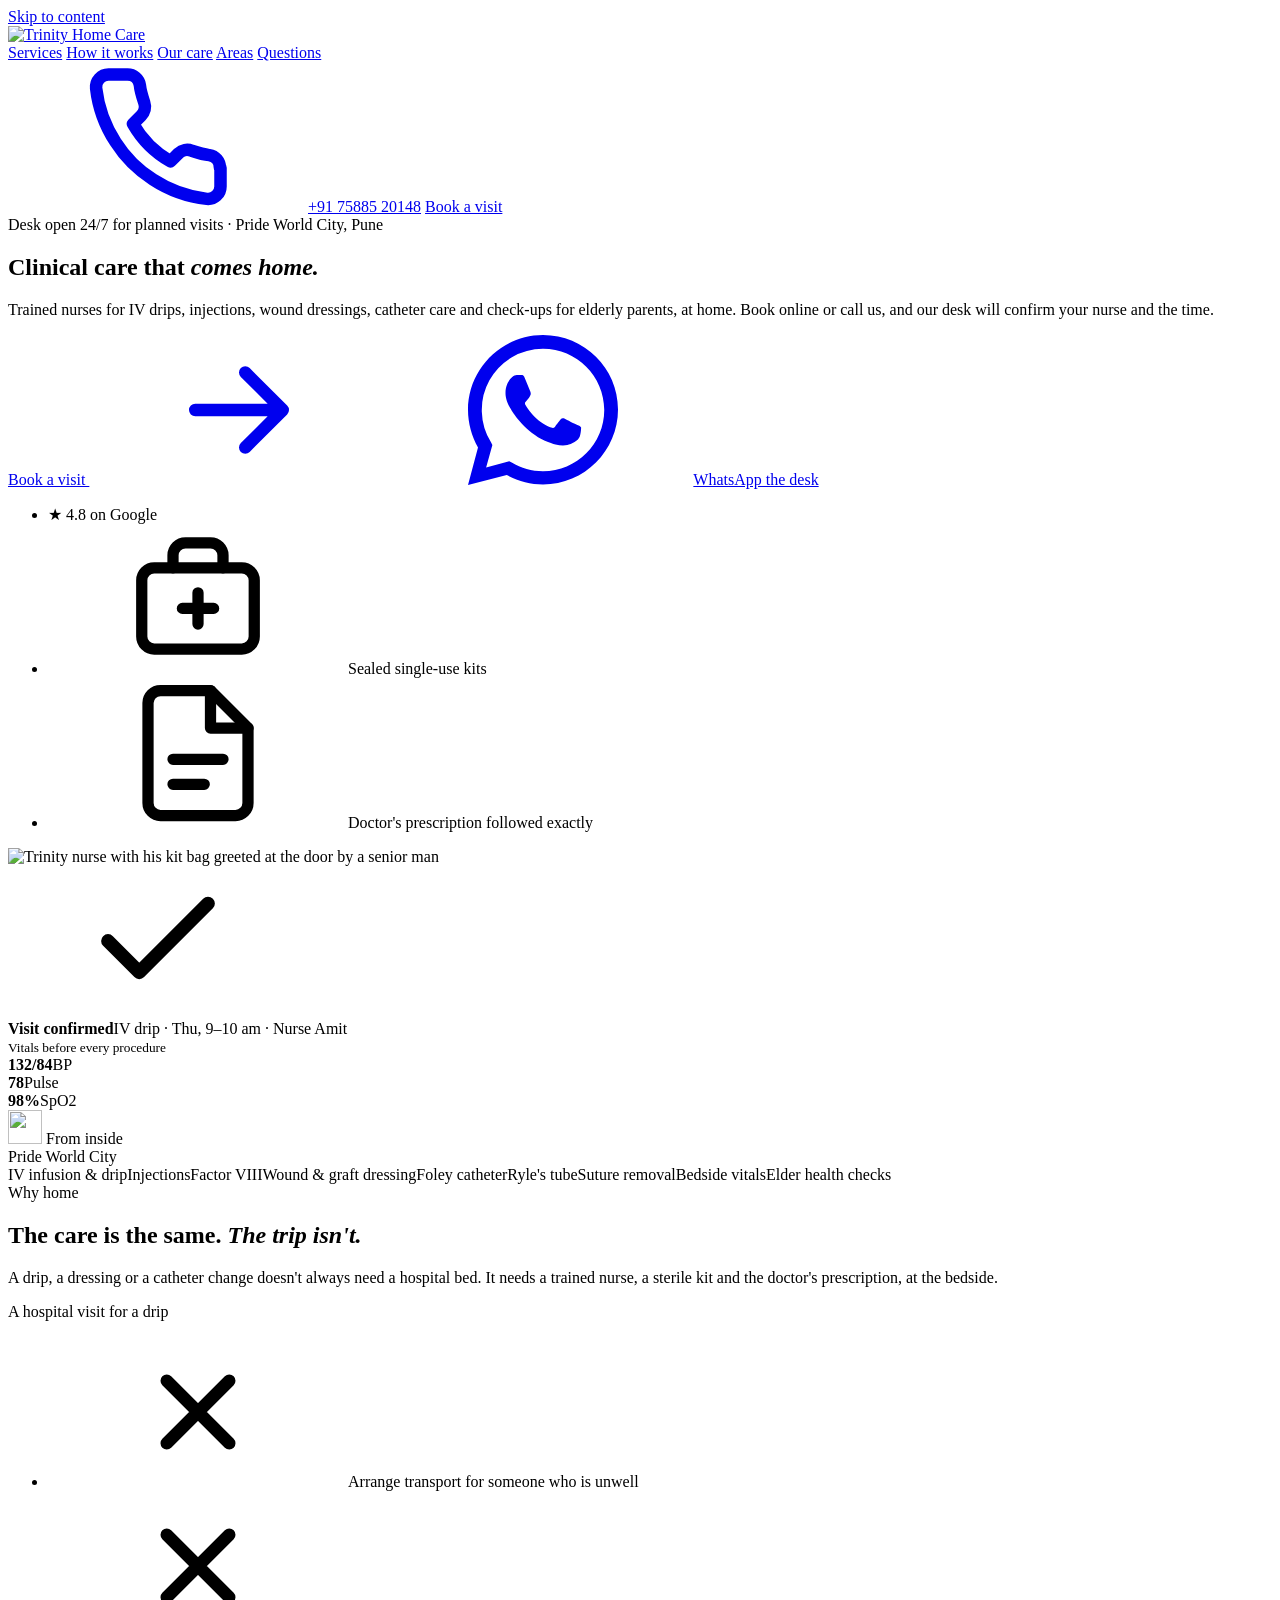
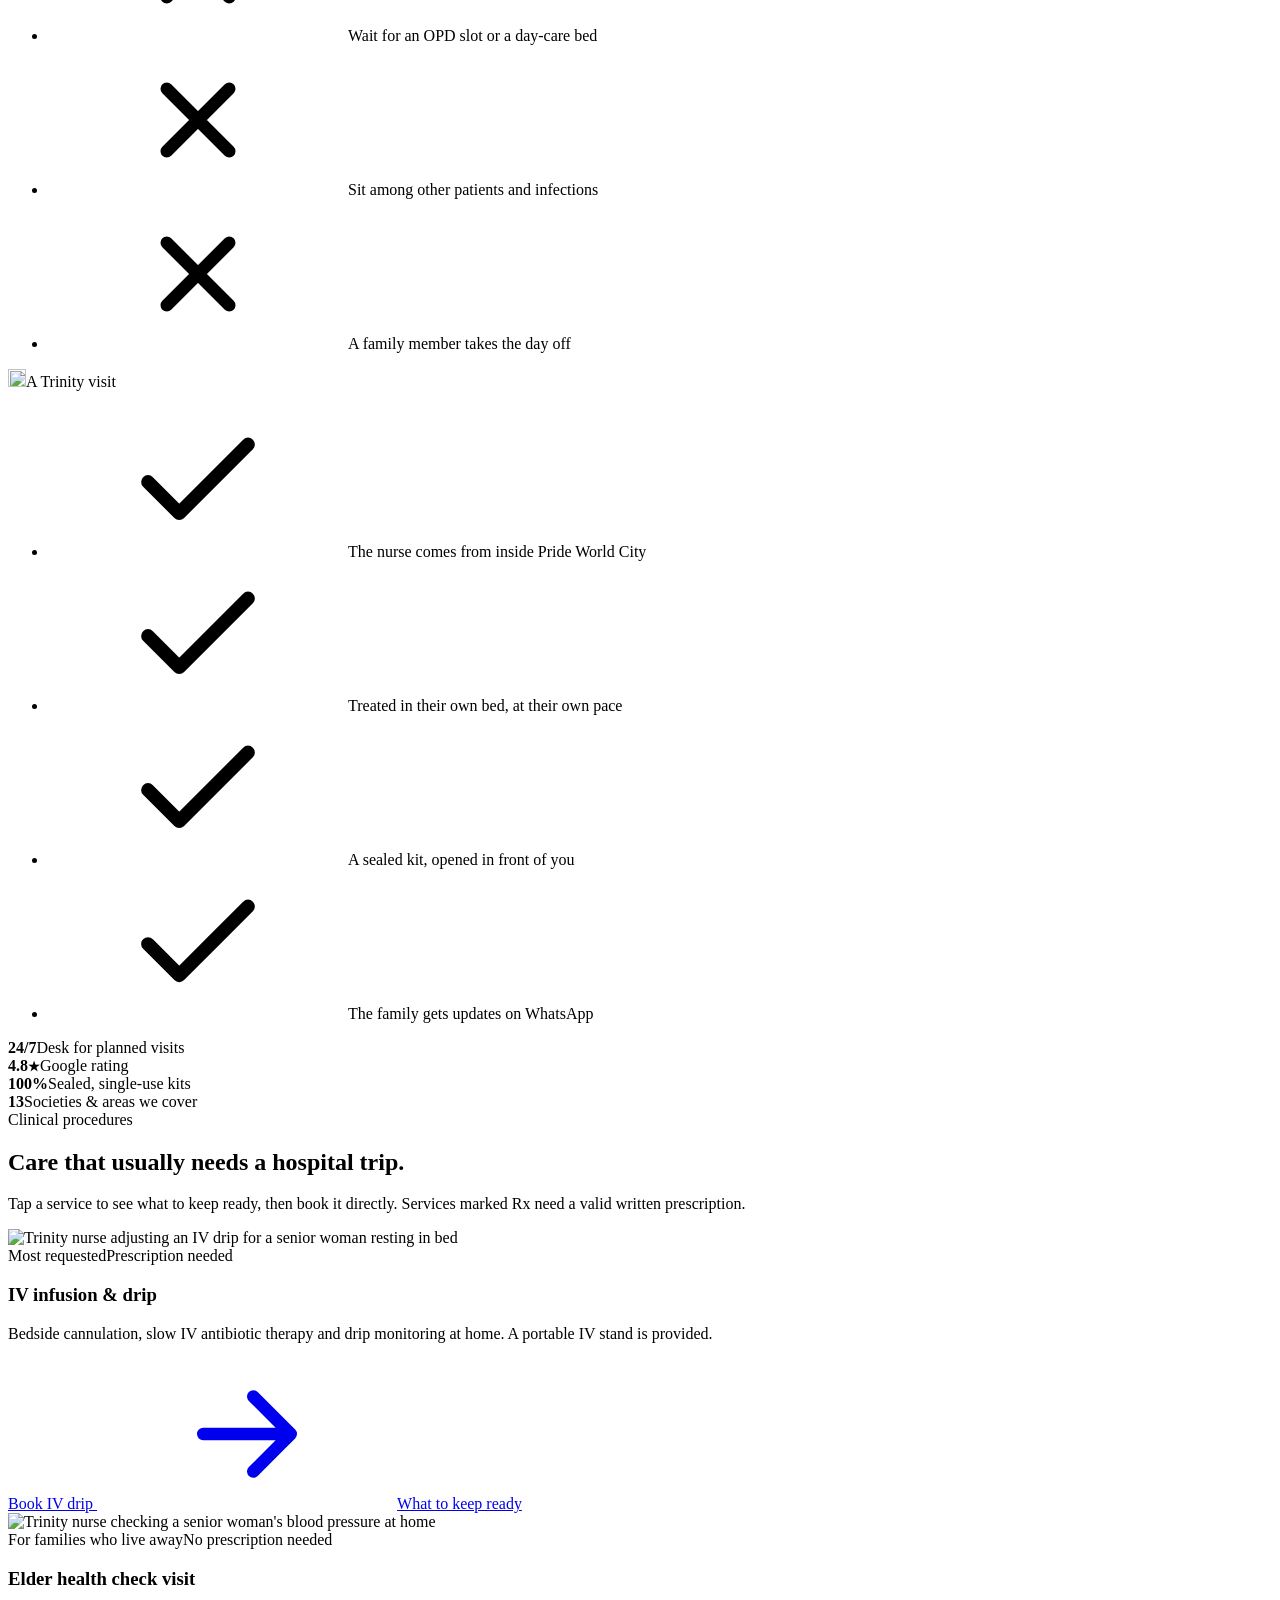
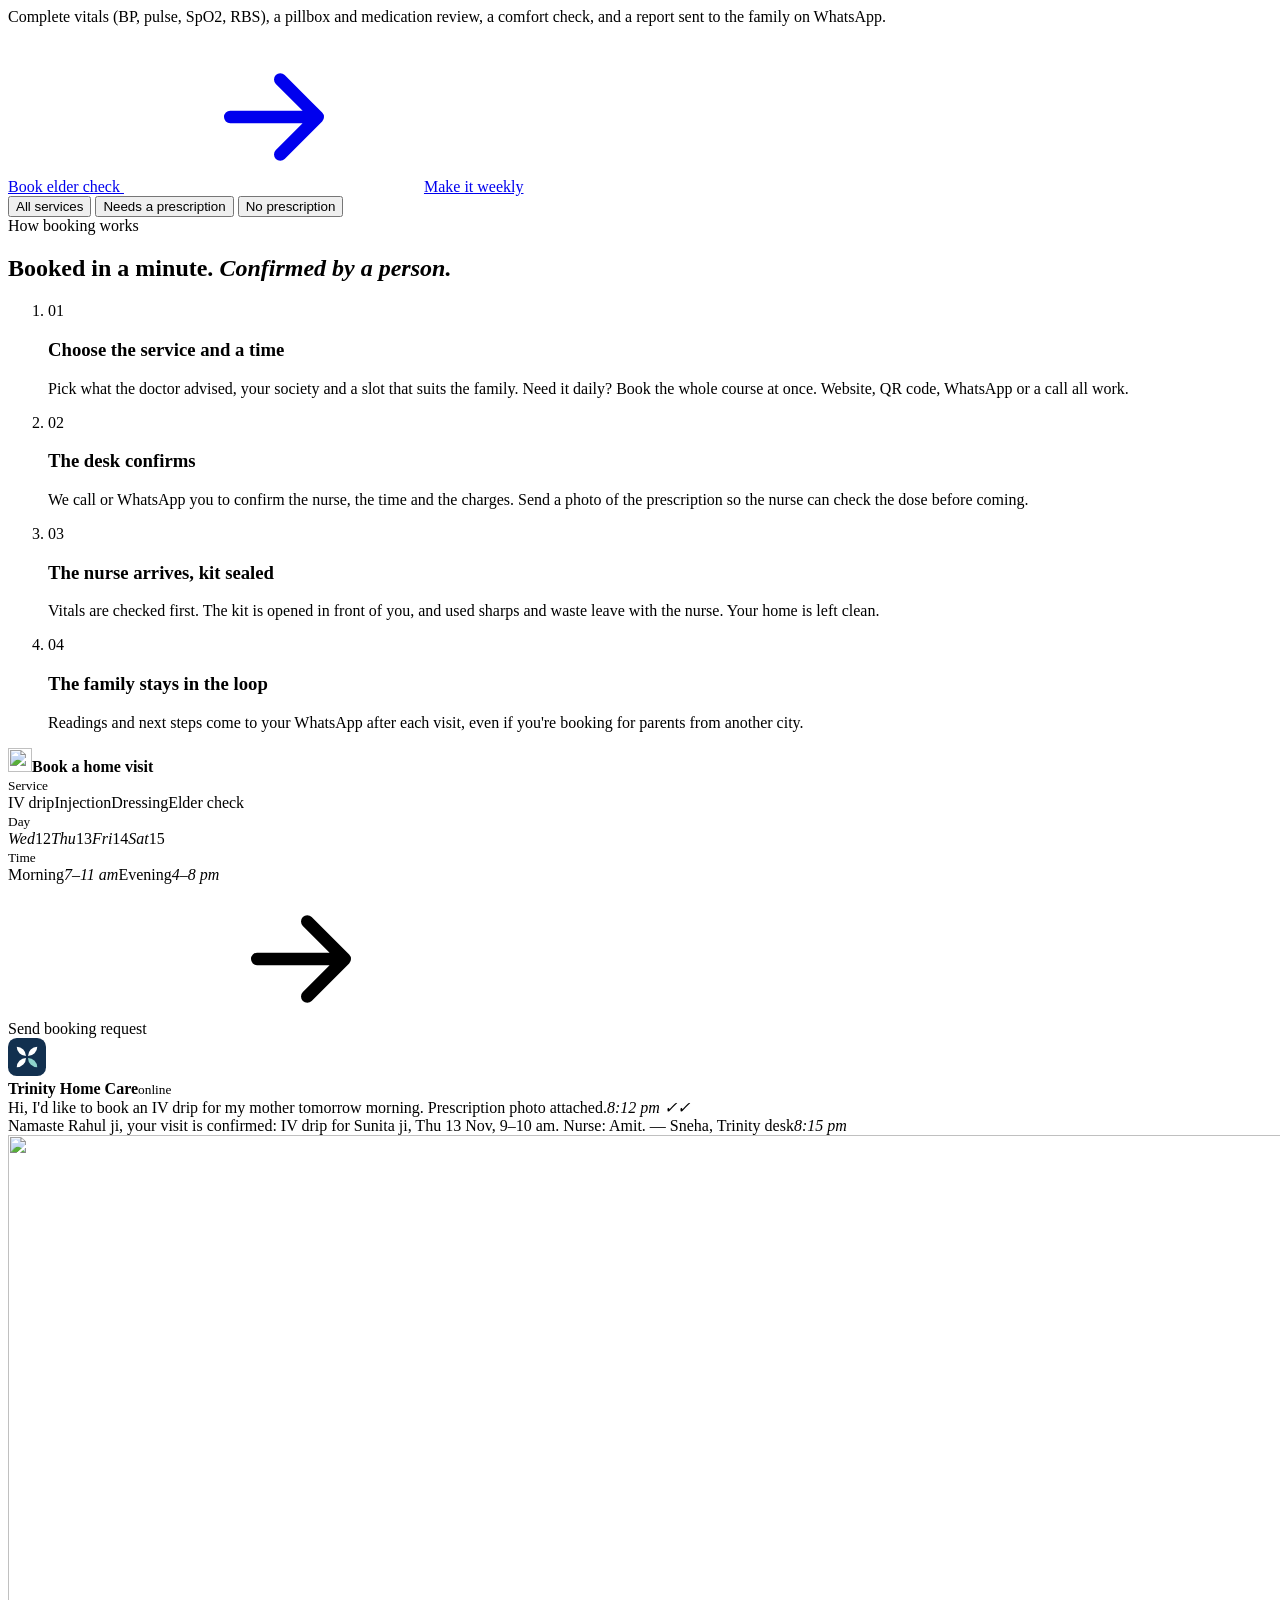
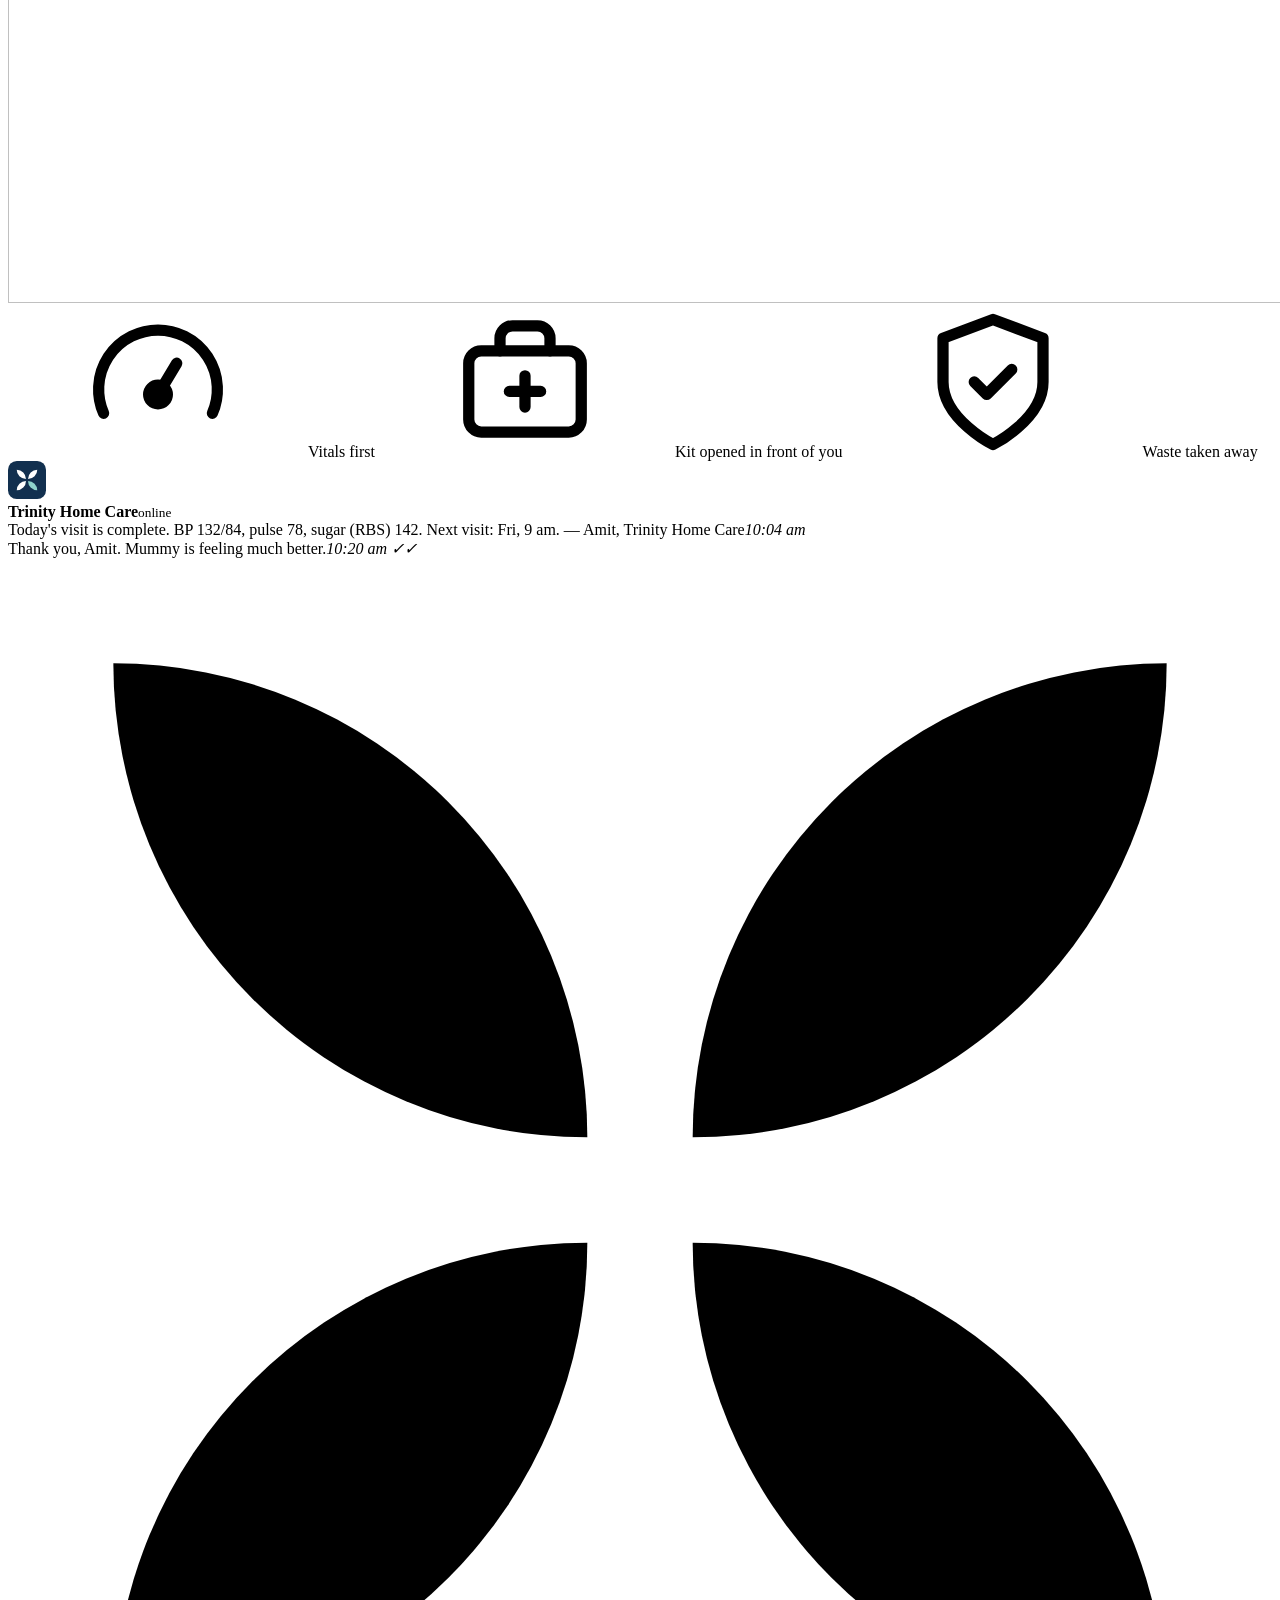
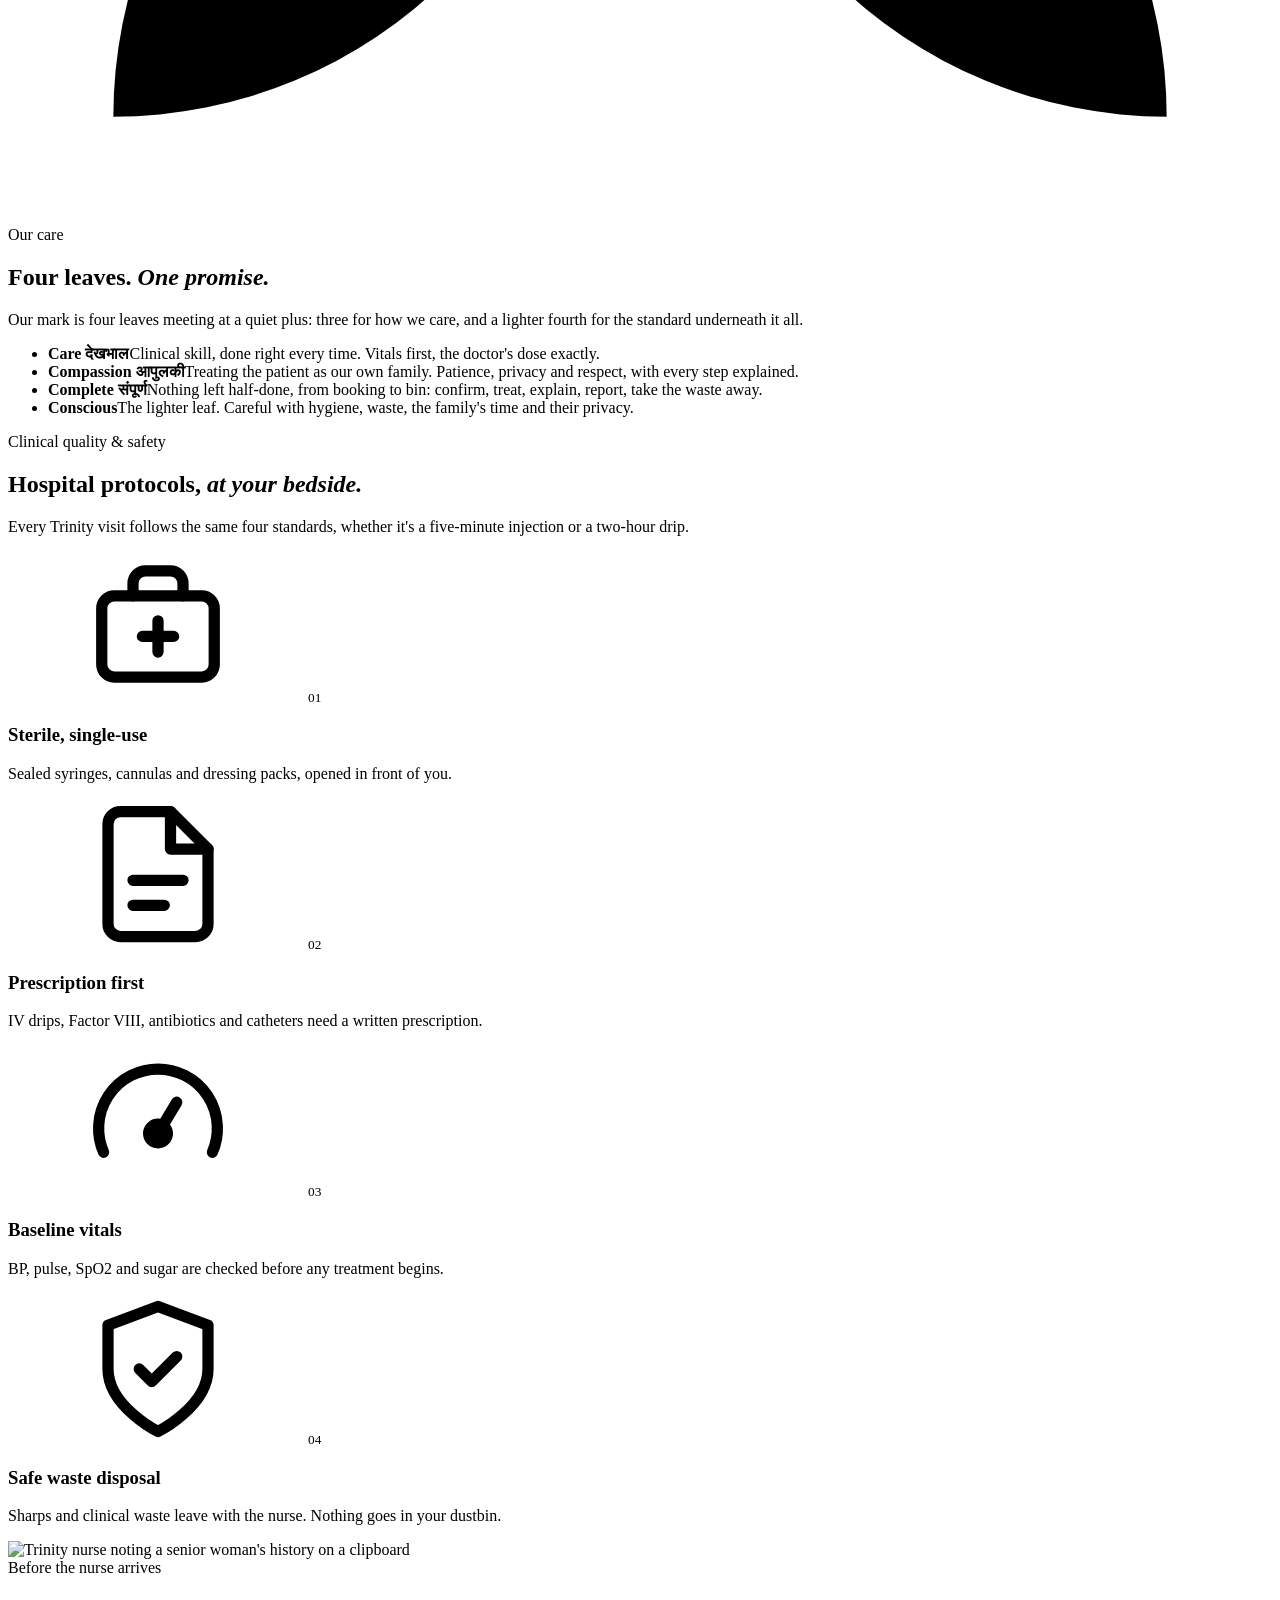
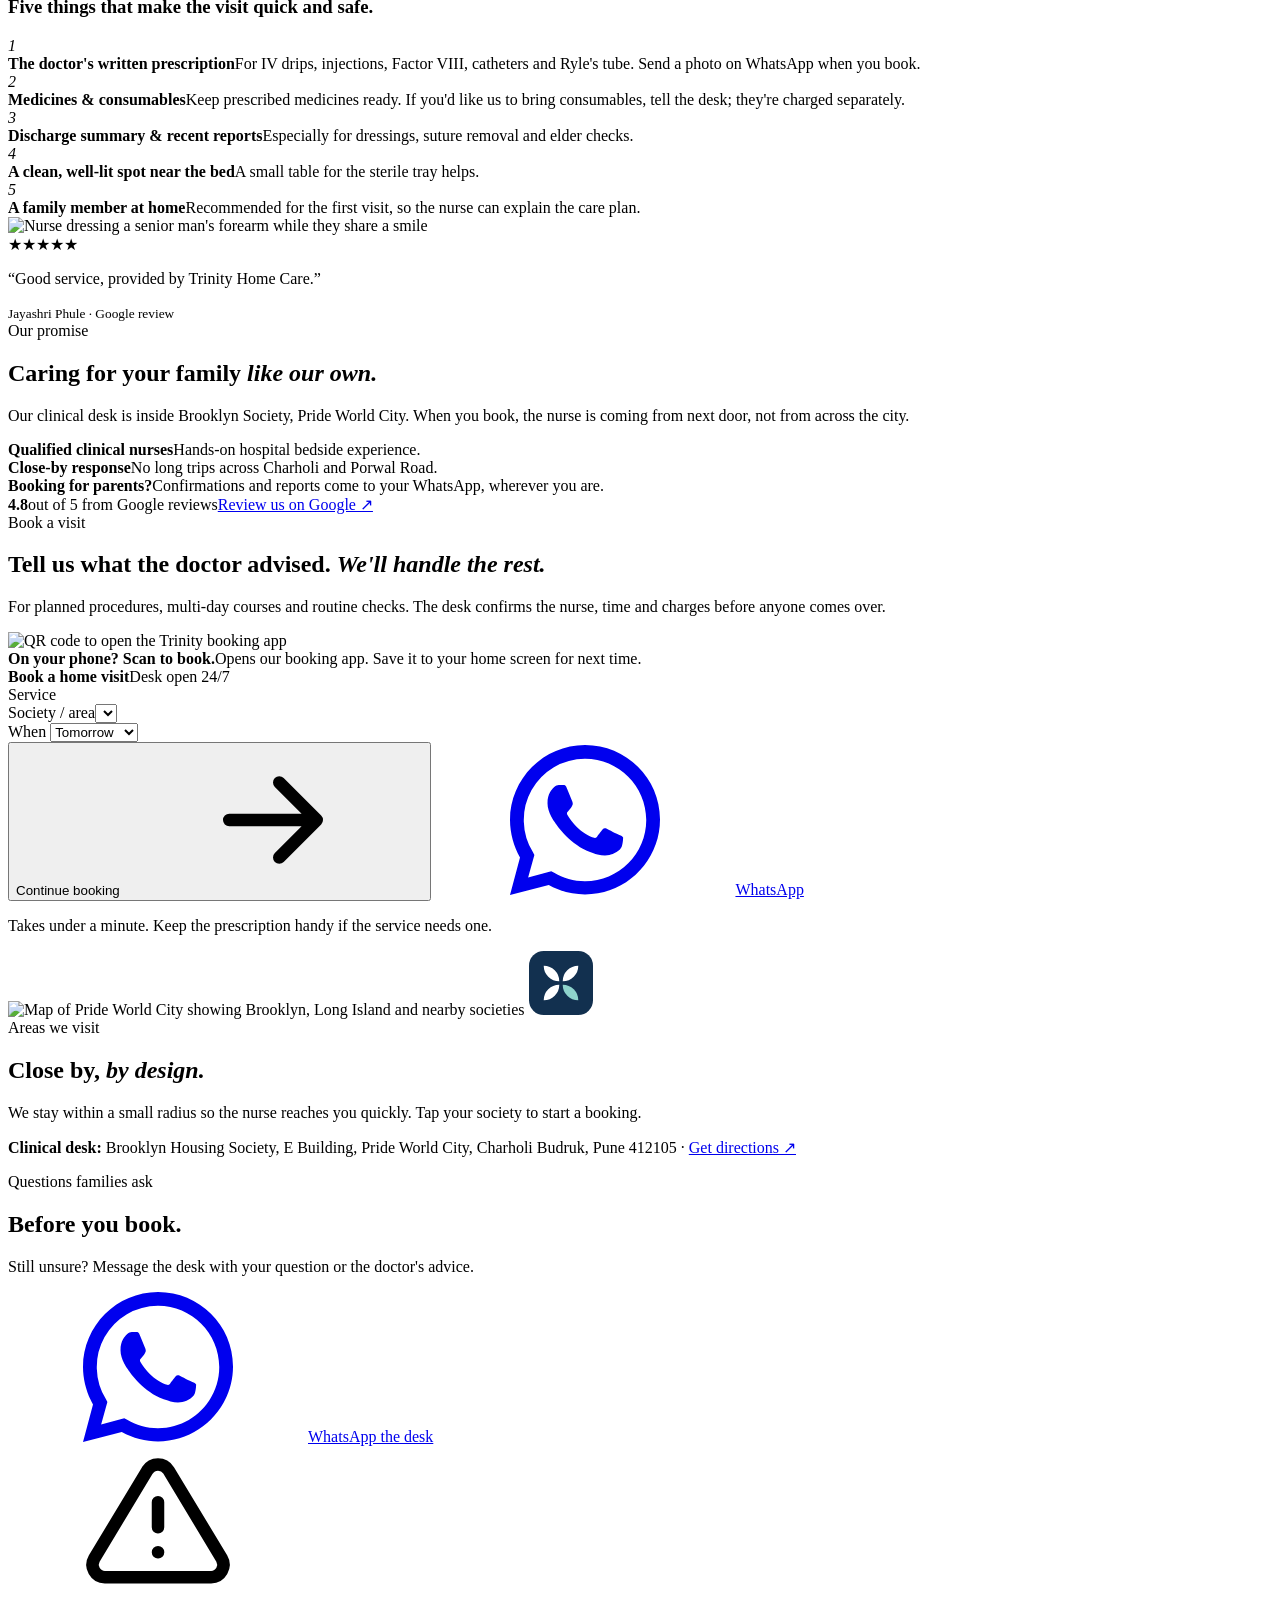
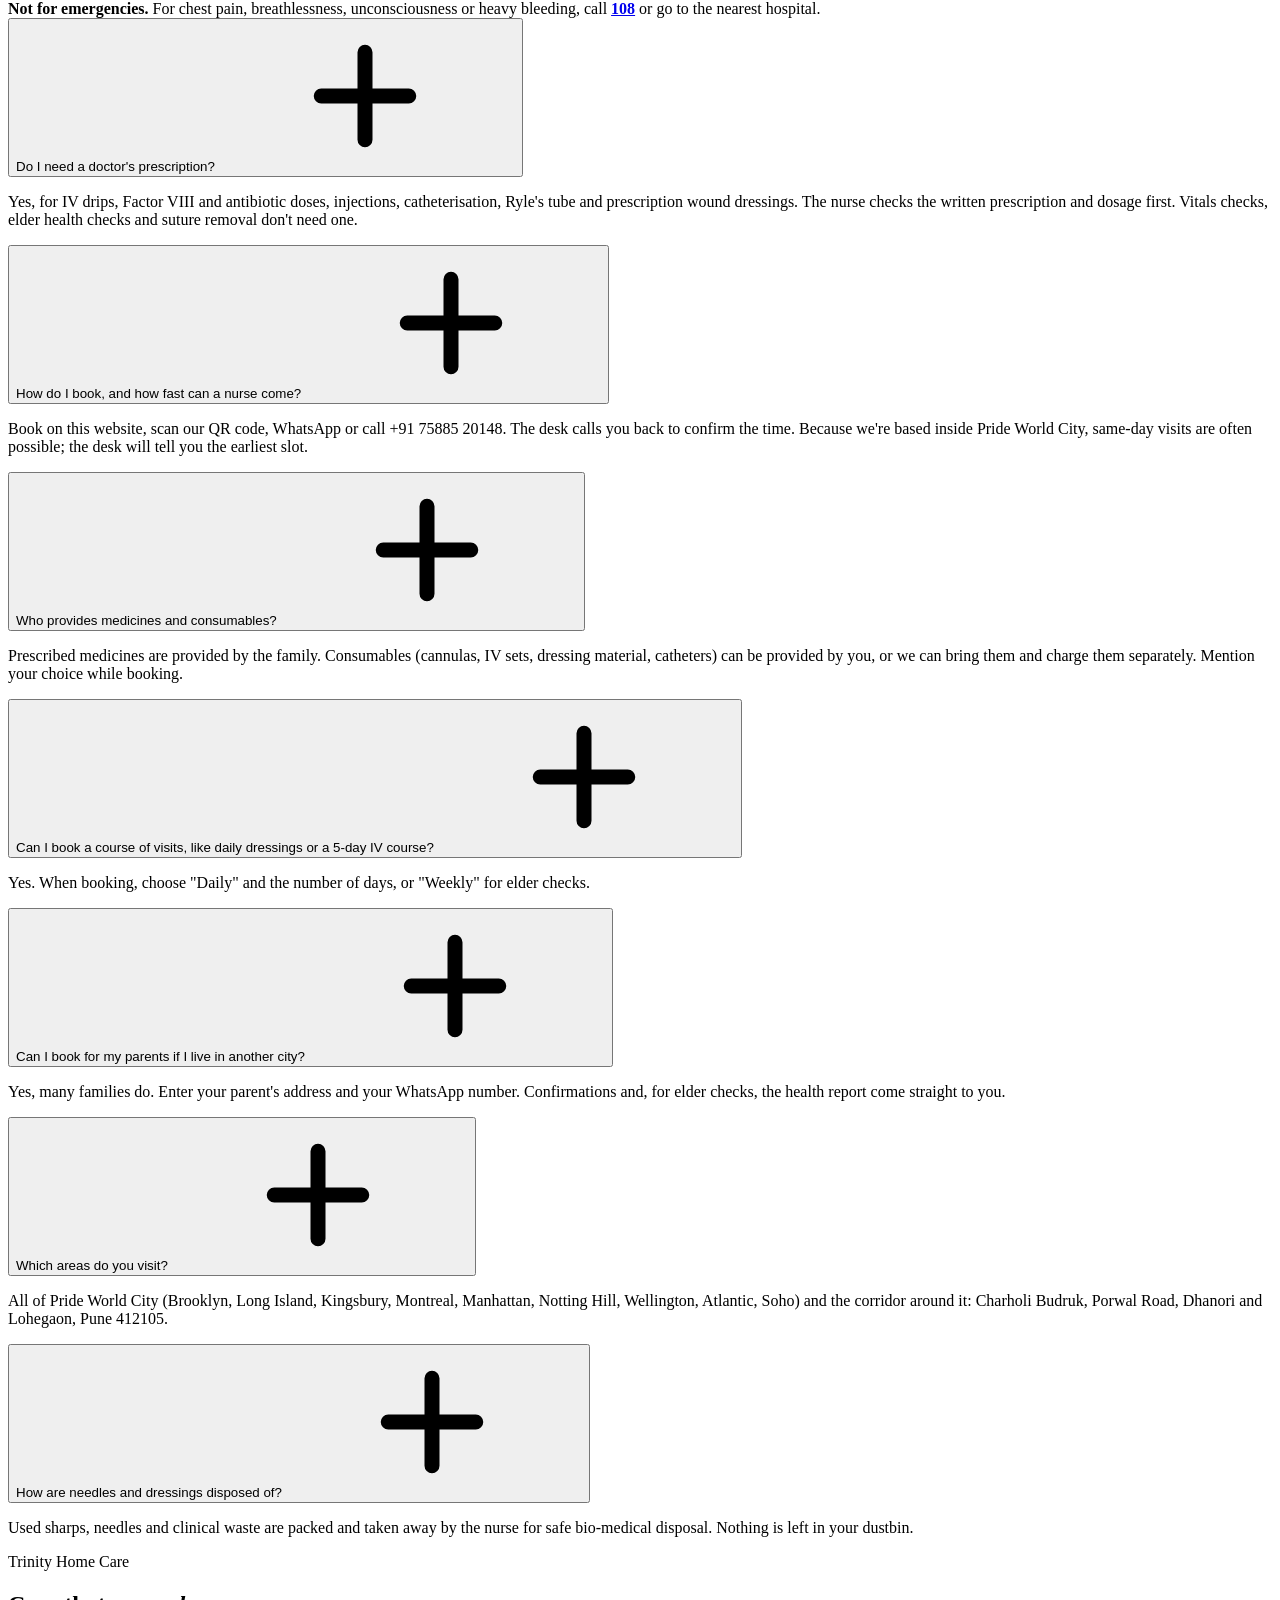
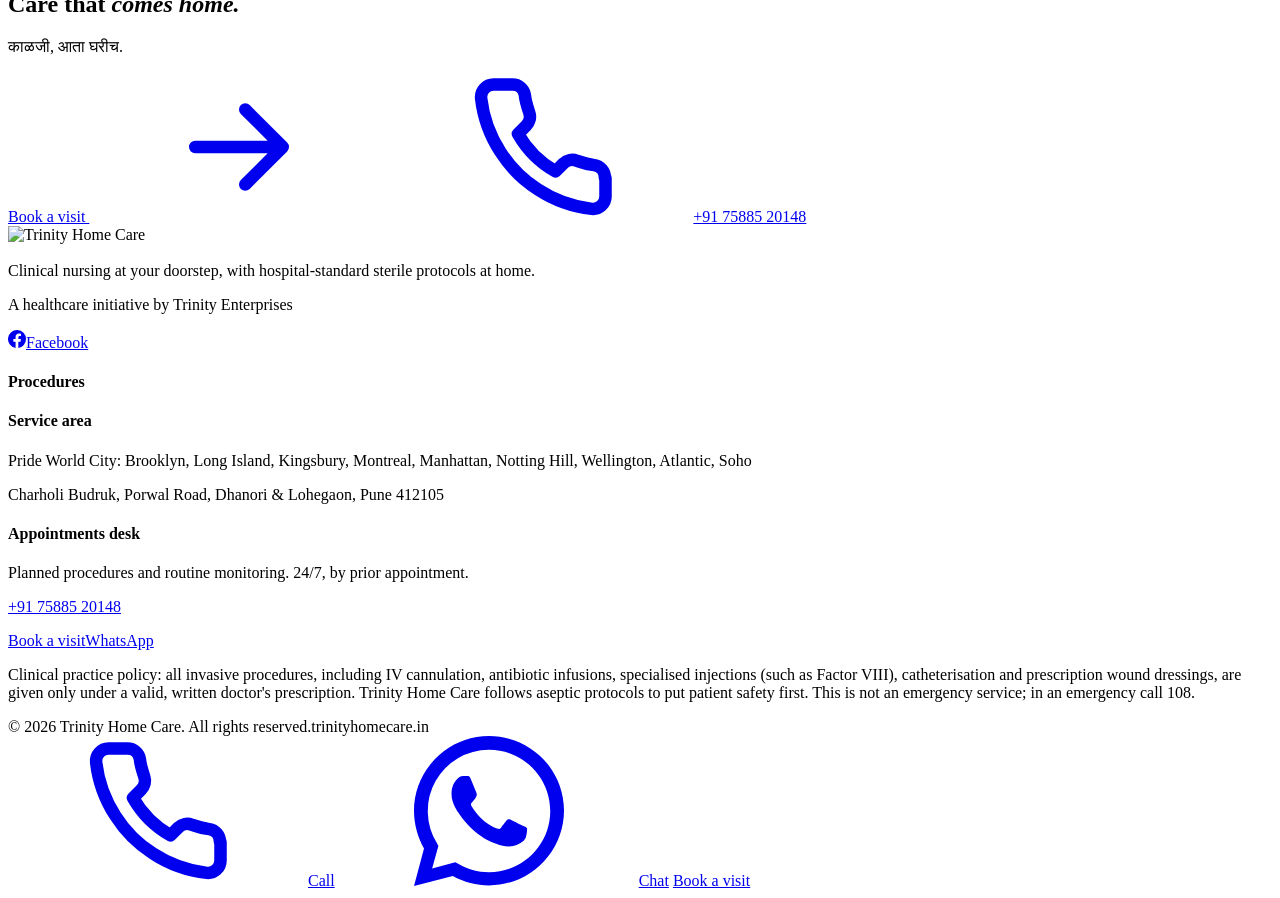
==== index.html @ 2295a2dd "Add files via upload" ====
<!doctype html>
<html lang="en">
<head>
<meta charset="utf-8">
<meta name="viewport" content="width=device-width,initial-scale=1,viewport-fit=cover">
<title>Trinity Home Care · Clinical nursing at home in Pride World City, Pune</title>
<meta name="description" content="Book a qualified nurse at home in Pride World City, Charholi, Porwal Road, Dhanori and Lohegaon. IV drips, injections, wound dressing, catheter and Ryle's tube care, and elder health checks. Sealed single-use kits. Desk open 24/7 for planned visits.">
<meta name="theme-color" content="#12304F">
<link rel="icon" href="favicon.svg" type="image/svg+xml">
<link rel="icon" href="favicon.png" sizes="32x32">
<link rel="apple-touch-icon" href="img/apple-touch-icon.png">
<meta property="og:title" content="Trinity Home Care · Care that comes home">
<meta property="og:description" content="Qualified nurses for IV drips, injections, dressings and elder checks in Pride World City & Porwal Road. Book in a minute; a real person confirms.">
<meta property="og:image" content="https://trinityhomecare.in/img/hero-main.webp">
<meta property="og:url" content="https://trinityhomecare.in/">
<link rel="preload" href="assets/fonts/newsreader-latin-500-normal.woff2" as="font" type="font/woff2" crossorigin>
<link rel="stylesheet" href="assets/fonts.css">
<link rel="stylesheet" href="assets/site.css">
<script type="application/ld+json">
{"@context":"https://schema.org","@type":"MedicalBusiness","name":"Trinity Home Care","url":"https://trinityhomecare.in/","telephone":"+917588520148","image":"https://trinityhomecare.in/img/hero-main.webp","logo":"https://trinityhomecare.in/img/logo-512.png","slogan":"Care that comes home","description":"Doorstep clinical nursing: IV infusions, injections, wound and graft dressing, catheter and Ryle's tube care, elder health checks.","address":{"@type":"PostalAddress","streetAddress":"Brooklyn Housing Society, E Building, Pride World City","addressLocality":"Charholi Budruk, Pune","postalCode":"412105","addressRegion":"Maharashtra","addressCountry":"IN"},"areaServed":["Pride World City","Charholi Budruk","Porwal Road","Dhanori","Lohegaon"],"openingHours":"Mo-Su 00:00-23:59","parentOrganization":{"@type":"Organization","name":"Trinity Enterprises"}}
</script>
</head>
<body>
<svg width="0" height="0" style="position:absolute" aria-hidden="true">
  <symbol id="i-phone" viewBox="0 0 24 24" fill="none" stroke="currentColor" stroke-width="2" stroke-linecap="round" stroke-linejoin="round"><path d="M22 16.9v3a2 2 0 0 1-2.2 2 19.8 19.8 0 0 1-8.6-3.1 19.5 19.5 0 0 1-6-6A19.8 19.8 0 0 1 2.1 4.2 2 2 0 0 1 4.1 2h3a2 2 0 0 1 2 1.7c.1 1 .4 1.9.7 2.8a2 2 0 0 1-.5 2.1L8 9.9a16 16 0 0 0 6 6l1.3-1.3a2 2 0 0 1 2.1-.4c.9.3 1.8.6 2.8.7a2 2 0 0 1 1.7 2z"/></symbol>
  <symbol id="i-wa" viewBox="0 0 24 24" fill="currentColor"><path d="M17.5 14.4c-.3-.1-1.8-.9-2-1-.3-.1-.5-.1-.7.1-.2.3-.8 1-.9 1.2-.2.2-.3.2-.6.1-.3-.1-1.3-.5-2.4-1.5-.9-.8-1.5-1.8-1.7-2.1-.2-.3 0-.5.1-.6l.4-.5c.2-.2.2-.3.3-.5.1-.2 0-.4 0-.5l-.9-2.2c-.2-.6-.5-.5-.7-.5h-.6c-.2 0-.5.1-.8.4-.3.3-1 1-1 2.5s1.1 2.9 1.2 3.1c.1.2 2.1 3.2 5.1 4.5.7.3 1.3.5 1.7.6.7.2 1.4.2 1.9.1.6-.1 1.8-.7 2-1.4.2-.7.2-1.3.2-1.4-.1-.2-.3-.3-.6-.4zM12 21.8c-1.8 0-3.5-.5-5-1.4l-.4-.2-3.7 1 1-3.6-.2-.4A9.8 9.8 0 0 1 12 2.2c5.4 0 9.8 4.4 9.8 9.8s-4.4 9.8-9.8 9.8zM12 0C5.4 0 0 5.4 0 12c0 2.1.6 4.2 1.6 6L0 24l6.2-1.6c1.8 1 3.8 1.5 5.8 1.5 6.6 0 12-5.4 12-12S18.6 0 12 0z"/></symbol>
  <symbol id="i-arrow" viewBox="0 0 24 24" fill="none" stroke="currentColor" stroke-width="2" stroke-linecap="round" stroke-linejoin="round"><path d="M5 12h14M13 6l6 6-6 6"/></symbol>
  <symbol id="i-plus" viewBox="0 0 24 24" fill="none" stroke="currentColor" stroke-width="2.4" stroke-linecap="round"><path d="M12 5v14M5 12h14"/></symbol>
  <symbol id="i-pin" viewBox="0 0 24 24" fill="none" stroke="currentColor" stroke-width="2" stroke-linecap="round" stroke-linejoin="round"><path d="M20 10c0 6-8 12-8 12S4 16 4 10a8 8 0 0 1 16 0z"/><circle cx="12" cy="10" r="3"/></symbol>
  <symbol id="i-clock" viewBox="0 0 24 24" fill="none" stroke="currentColor" stroke-width="2" stroke-linecap="round"><circle cx="12" cy="12" r="9"/><path d="M12 7v5l3 2"/></symbol>
  <symbol id="i-shield" viewBox="0 0 24 24" fill="none" stroke="currentColor" stroke-width="1.8" stroke-linecap="round" stroke-linejoin="round"><path d="M12 22s8-4 8-10V5l-8-3-8 3v7c0 6 8 10 8 10z"/><path d="m9 12 2 2 4-4"/></symbol>
  <symbol id="i-kit" viewBox="0 0 24 24" fill="none" stroke="currentColor" stroke-width="1.8" stroke-linecap="round" stroke-linejoin="round"><rect x="3" y="7" width="18" height="13" rx="2"/><path d="M8 7V5a2 2 0 0 1 2-2h4a2 2 0 0 1 2 2v2M12 11v5M9.5 13.5h5"/></symbol>
  <symbol id="i-rx" viewBox="0 0 24 24" fill="none" stroke="currentColor" stroke-width="1.8" stroke-linecap="round" stroke-linejoin="round"><path d="M14 2H6a2 2 0 0 0-2 2v16a2 2 0 0 0 2 2h12a2 2 0 0 0 2-2V8z"/><path d="M14 2v6h6M8 13h8M8 17h5"/></symbol>
  <symbol id="i-home" viewBox="0 0 24 24" fill="none" stroke="currentColor" stroke-width="1.8" stroke-linecap="round" stroke-linejoin="round"><path d="m3 10 9-7 9 7v10a2 2 0 0 1-2 2H5a2 2 0 0 1-2-2z"/><path d="M9 22V12h6v10"/></symbol>
  <symbol id="i-drop" viewBox="0 0 24 24" fill="none" stroke="currentColor" stroke-width="1.8" stroke-linecap="round" stroke-linejoin="round"><path d="M12 2.7s6 6.4 6 11.3a6 6 0 0 1-12 0c0-4.9 6-11.3 6-11.3z"/></symbol>
  <symbol id="i-syringe" viewBox="0 0 24 24" fill="none" stroke="currentColor" stroke-width="1.8" stroke-linecap="round" stroke-linejoin="round"><path d="m18 2 4 4M17 7l3-3M19 9 8.7 19.3a1 1 0 0 1-1.4 0l-2.6-2.6a1 1 0 0 1 0-1.4L15 5M9 11l4 4M5 19l-3 3M14 4l6 6"/></symbol>
  <symbol id="i-band" viewBox="0 0 24 24" fill="none" stroke="currentColor" stroke-width="1.8" stroke-linecap="round" stroke-linejoin="round"><path d="M18.5 5.5a3.5 3.5 0 0 0-5 0l-8 8a3.5 3.5 0 0 0 5 5l8-8a3.5 3.5 0 0 0 0-5z"/><path d="M12 12h.01M14 10h.01M10 14h.01M12 8.5l3.5 3.5M8.5 12l3.5 3.5"/></symbol>
  <symbol id="i-heart" viewBox="0 0 24 24" fill="none" stroke="currentColor" stroke-width="1.8" stroke-linecap="round" stroke-linejoin="round"><path d="M20.8 4.6a5.5 5.5 0 0 0-7.8 0L12 5.7l-1-1.1a5.5 5.5 0 0 0-7.8 7.8l1 1L12 21l7.8-7.6 1-1a5.5 5.5 0 0 0 0-7.8z"/><path d="M3.5 12h4l2-3 3 6 2-3h6"/></symbol>
  <symbol id="i-tube" viewBox="0 0 24 24" fill="none" stroke="currentColor" stroke-width="1.8" stroke-linecap="round" stroke-linejoin="round"><path d="M6 3v6a6 6 0 0 0 12 0V3M18 9v4a4 4 0 0 1-4 4h-1v4"/></symbol>
  <symbol id="i-cut" viewBox="0 0 24 24" fill="none" stroke="currentColor" stroke-width="1.8" stroke-linecap="round" stroke-linejoin="round"><circle cx="6" cy="6" r="3"/><circle cx="6" cy="18" r="3"/><path d="M20 4 8.1 15.9M14.5 14.5 20 20M8.1 8.1 12 12"/></symbol>
  <symbol id="i-gauge" viewBox="0 0 24 24" fill="none" stroke="currentColor" stroke-width="1.8" stroke-linecap="round" stroke-linejoin="round"><path d="M12 14 15 9"/><circle cx="12" cy="14" r="1.5"/><path d="M3.3 17a9.5 9.5 0 1 1 17.4 0"/></symbol>
  <symbol id="i-users" viewBox="0 0 24 24" fill="none" stroke="currentColor" stroke-width="1.8" stroke-linecap="round" stroke-linejoin="round"><path d="M17 21v-2a4 4 0 0 0-4-4H5a4 4 0 0 0-4 4v2"/><circle cx="9" cy="7" r="4"/><path d="M23 21v-2a4 4 0 0 0-3-3.9M16 3.1a4 4 0 0 1 0 7.8"/></symbol>
  <symbol id="i-pills" viewBox="0 0 24 24" fill="none" stroke="currentColor" stroke-width="1.8" stroke-linecap="round" stroke-linejoin="round"><path d="m10.5 20.5 10-10a4.9 4.9 0 1 0-7-7l-10 10a4.9 4.9 0 1 0 7 7zM8.5 8.5l7 7"/></symbol>
  <symbol id="i-file" viewBox="0 0 24 24" fill="none" stroke="currentColor" stroke-width="1.8" stroke-linecap="round" stroke-linejoin="round"><path d="M9 2h6v4H9zM16 4h2a2 2 0 0 1 2 2v14a2 2 0 0 1-2 2H6a2 2 0 0 1-2-2V6a2 2 0 0 1 2-2h2"/><path d="m9 14 2 2 4-4"/></symbol>
  <symbol id="i-alert" viewBox="0 0 24 24" fill="none" stroke="currentColor" stroke-width="2" stroke-linecap="round" stroke-linejoin="round"><path d="M10.3 3.9 1.8 18a2 2 0 0 0 1.7 3h17a2 2 0 0 0 1.7-3L13.7 3.9a2 2 0 0 0-3.4 0zM12 9v4M12 17h.01"/></symbol>
  <symbol id="i-ext" viewBox="0 0 24 24" fill="none" stroke="currentColor" stroke-width="2" stroke-linecap="round" stroke-linejoin="round"><path d="M18 13v6a2 2 0 0 1-2 2H5a2 2 0 0 1-2-2V8a2 2 0 0 1 2-2h6M15 3h6v6M10 14 21 3"/></symbol>
  <symbol id="i-star" viewBox="0 0 24 24" fill="currentColor"><path d="m12 2 3.1 6.3 6.9 1-5 4.9 1.2 6.8L12 17.8 5.8 21l1.2-6.8-5-4.9 6.9-1z"/></symbol>
  <symbol id="i-fb" viewBox="0 0 24 24" fill="currentColor"><path d="M24 12a12 12 0 1 0-13.9 11.9v-8.4h-3V12h3V9.4c0-3 1.8-4.7 4.5-4.7 1.3 0 2.7.2 2.7.2v3h-1.5c-1.5 0-2 .9-2 1.9V12h3.4l-.5 3.5h-2.9v8.4A12 12 0 0 0 24 12z"/></symbol>
  <symbol id="i-check" viewBox="0 0 24 24" fill="none" stroke="currentColor" stroke-width="2.2" stroke-linecap="round" stroke-linejoin="round"><path d="M20 6 9 17l-5-5"/></symbol>
  <symbol id="i-x" viewBox="0 0 24 24" fill="none" stroke="currentColor" stroke-width="2" stroke-linecap="round"><path d="M17 7 7 17M7 7l10 10"/></symbol>
</svg>
<a class="skip" href="#main">Skip to content</a>

<header class="site" id="top">
  <div class="wrap">
    <a class="brand" href="#top" aria-label="Trinity Home Care, back to top"><img src="img/logo.svg" alt="Trinity Home Care" width="174" height="50"></a>
    <nav class="main" aria-label="Main">
      <a href="#services">Services</a>
      <a href="#how">How it works</a>
      <a href="#care">Our care</a>
      <a href="#areas">Areas</a>
      <a href="#faq">Questions</a>
    </nav>
    <div class="head-cta">
      <a class="tel" href="tel:+917588520148"><svg><use href="#i-phone"/></svg><span>+91 75885 20148</span></a>
      <a class="btn btn-teal btn-sm" href="book/">Book a visit</a>
    </div>
  </div>
</header>

<main id="main">

<!-- HERO: a statement, then the picture -->
<section class="hero">
  <div class="wrap hero-txt">
    <span class="pill fade" style="--d:0ms"><span class="live"></span>Desk open 24/7 for planned visits · Pride World City, Pune</span>
    <h1 data-split>Clinical care that <em>comes home.</em></h1>
    <p class="lead fade" style="--d:420ms">Trained nurses for IV drips, injections, wound dressings, catheter care and check-ups for elderly parents, at home. Book online or call us, and our desk will confirm your nurse and the time.</p>
    <div class="hero-cta fade" style="--d:540ms">
      <a class="btn btn-teal btn-lg" href="book/">Book a visit <svg><use href="#i-arrow"/></svg></a>
      <a class="btn btn-ghost btn-lg" data-wa="Hi Trinity Home Care, I'd like to book a nurse visit." href="#" target="_blank" rel="noopener"><svg><use href="#i-wa"/></svg>WhatsApp the desk</a>
    </div>
    <ul class="proof fade" style="--d:660ms">
      <li><span class="star">★</span> 4.8 on Google</li>
      <li><svg><use href="#i-kit"/></svg>Sealed single-use kits</li>
      <li><svg><use href="#i-rx"/></svg>Doctor's prescription followed exactly</li>
    </ul>
  </div>

  <div class="hero-media" id="heroMedia">
    <div class="frame">
      <img src="img/hero-main.webp" alt="Trinity nurse with his kit bag greeted at the door by a senior man" width="1536" height="1024" fetchpriority="high">
      <div class="shade"></div>
    </div>
    <div class="float f1" data-speed="-0.06">
      <span class="ok"><svg><use href="#i-check"/></svg></span>
      <div><b>Visit confirmed</b><span>IV drip · Thu, 9–10 am · Nurse Amit</span></div>
    </div>
    <div class="float f2" data-speed="0.05">
      <small>Vitals before every procedure</small>
      <div class="vit"><div><b>132/84</b><span>BP</span></div><div><b>78</b><span>Pulse</span></div><div><b>98%</b><span>SpO2</span></div></div>
    </div>
    <div class="float f3" data-speed="-0.03" aria-hidden="true">
      <img class="bloom-s" src="img/symbol-reversed.svg" alt="" width="34" height="34">
      <span>From inside<br>Pride World City</span>
    </div>
  </div>

  <div class="marquee" aria-label="Services we offer">
    <div class="track">
      <span>IV infusion &amp; drip</span><i></i><span>Injections</span><i></i><span>Factor VIII</span><i></i><span>Wound &amp; graft dressing</span><i></i><span>Foley catheter</span><i></i><span>Ryle's tube</span><i></i><span>Suture removal</span><i></i><span>Bedside vitals</span><i></i><span>Elder health checks</span><i></i>
    </div>
  </div>
</section>

<!-- COMPARISON -->
<section class="compare" id="why">
  <div class="wrap">
    <div class="sec-head center rv">
      <span class="eyebrow">Why home</span>
      <h2>The care is the same. <em>The trip isn't.</em></h2>
      <p>A drip, a dressing or a catheter change doesn't always need a hospital bed. It needs a trained nurse, a sterile kit and the doctor's prescription, at the bedside.</p>
    </div>
    <div class="vs">
      <div class="vs-card old rv">
        <span class="tag">A hospital visit for a drip</span>
        <ul>
          <li><svg><use href="#i-x"/></svg>Arrange transport for someone who is unwell</li>
          <li><svg><use href="#i-x"/></svg>Wait for an OPD slot or a day-care bed</li>
          <li><svg><use href="#i-x"/></svg>Sit among other patients and infections</li>
          <li><svg><use href="#i-x"/></svg>A family member takes the day off</li>
        </ul>
      </div>
      <div class="vs-card new rv">
        <span class="tag"><img class="bloom-xs" src="img/symbol-reversed.svg" alt="" width="18" height="18">A Trinity visit</span>
        <ul>
          <li><svg><use href="#i-check"/></svg>The nurse comes from inside Pride World City</li>
          <li><svg><use href="#i-check"/></svg>Treated in their own bed, at their own pace</li>
          <li><svg><use href="#i-check"/></svg>A sealed kit, opened in front of you</li>
          <li><svg><use href="#i-check"/></svg>The family gets updates on WhatsApp</li>
        </ul>
      </div>
    </div>
    <div class="stats">
      <div class="rv"><b><span data-count="24">24</span>/7</b><span>Desk for planned visits</span></div>
      <div class="rv"><b><span data-count="4.8" data-dec="1">4.8</span><small>★</small></b><span>Google rating</span></div>
      <div class="rv"><b><span data-count="100">100</span>%</b><span>Sealed, single-use kits</span></div>
      <div class="rv"><b><span data-count="13">13</span></b><span>Societies &amp; areas we cover</span></div>
    </div>
  </div>
</section>

<!-- SERVICES -->
<section id="services" class="services">
  <div class="wrap">
    <div class="sec-head split rv">
      <div><span class="eyebrow">Clinical procedures</span><h2>Care that usually needs a hospital trip.</h2></div>
      <p>Tap a service to see what to keep ready, then book it directly. Services marked <span class="rx">Rx</span> need a valid written prescription.</p>
    </div>
    <div class="feat">
      <article class="fcard rv">
        <div class="ph"><img src="img/service-iv.webp" alt="Trinity nurse adjusting an IV drip for a senior woman resting in bed" loading="lazy" width="1536" height="1024"></div>
        <div class="bd">
          <div class="k"><span class="eyebrow">Most requested</span><span class="rx">Prescription needed</span></div>
          <h3>IV infusion &amp; drip</h3>
          <p>Bedside cannulation, slow IV antibiotic therapy and drip monitoring at home. A portable IV stand is provided.</p>
          <div class="act"><a class="btn btn-teal btn-sm" href="book/?service=iv">Book IV drip <svg><use href="#i-arrow"/></svg></a><a class="lnk" href="#svc-iv" data-open="iv">What to keep ready</a></div>
        </div>
      </article>
      <article class="fcard rv">
        <div class="ph"><img src="img/service-elder.webp" alt="Trinity nurse checking a senior woman's blood pressure at home" loading="lazy" width="1536" height="1024" style="object-position:60% 40%"></div>
        <div class="bd">
          <div class="k"><span class="eyebrow">For families who live away</span><span class="norx">No prescription needed</span></div>
          <h3>Elder health check visit</h3>
          <p>Complete vitals (BP, pulse, SpO2, RBS), a pillbox and medication review, a comfort check, and a report sent to the family on WhatsApp.</p>
          <div class="act"><a class="btn btn-teal btn-sm" href="book/?service=elder">Book elder check <svg><use href="#i-arrow"/></svg></a><a class="lnk" href="book/?service=elder&amp;repeat=weekly">Make it weekly</a></div>
        </div>
      </article>
    </div>
    <div class="filter rv" role="group" aria-label="Filter services">
      <button aria-pressed="true" data-f="all">All services</button>
      <button aria-pressed="false" data-f="rx">Needs a prescription</button>
      <button aria-pressed="false" data-f="norx">No prescription</button>
    </div>
    <div class="list" id="svclist"></div>
  </div>
</section>

<!-- HOW IT WORKS (pinned) -->
<section id="how" class="how">
  <div class="wrap">
    <div class="sec-head center rv">
      <span class="eyebrow">How booking works</span>
      <h2>Booked in a minute. <em>Confirmed by a person.</em></h2>
    </div>
  </div>
  <div class="how-pin" id="howPin">
    <div class="how-sticky">
      <div class="wrap how-grid">
        <ol class="how-steps" id="howSteps">
          <li class="hs on"><span class="n">01</span><div><h3>Choose the service and a time</h3><p>Pick what the doctor advised, your society and a slot that suits the family. Need it daily? Book the whole course at once. Website, QR code, WhatsApp or a call all work.</p></div></li>
          <li class="hs"><span class="n">02</span><div><h3>The desk confirms</h3><p>We call or WhatsApp you to confirm the nurse, the time and the charges. Send a photo of the prescription so the nurse can check the dose before coming.</p></div></li>
          <li class="hs"><span class="n">03</span><div><h3>The nurse arrives, kit sealed</h3><p>Vitals are checked first. The kit is opened in front of you, and used sharps and waste leave with the nurse. Your home is left clean.</p></div></li>
          <li class="hs"><span class="n">04</span><div><h3>The family stays in the loop</h3><p>Readings and next steps come to your WhatsApp after each visit, even if you're booking for parents from another city.</p></div></li>
        </ol>
        <div class="how-stage" id="howStage" aria-hidden="true">
          <div class="hv on">
            <div class="ui-card">
              <div class="ui-top"><img src="img/symbol.svg" alt="" width="24" height="24"><b>Book a home visit</b></div>
              <small>Service</small>
              <div class="ui-chips"><span class="sel">IV drip</span><span>Injection</span><span>Dressing</span><span>Elder check</span></div>
              <small>Day</small>
              <div class="ui-dates"><span><i>Wed</i>12</span><span class="sel"><i>Thu</i>13</span><span><i>Fri</i>14</span><span><i>Sat</i>15</span></div>
              <small>Time</small>
              <div class="ui-slots"><span class="sel">Morning<i>7–11 am</i></span><span>Evening<i>4–8 pm</i></span></div>
              <div class="ui-btn">Send booking request <svg><use href="#i-arrow"/></svg></div>
            </div>
          </div>
          <div class="hv">
            <div class="wa-phone">
              <div class="wa-head"><img class="av" src="favicon.svg" alt="" width="38" height="38"><div><b>Trinity Home Care</b><small>online</small></div></div>
              <div class="wa-body">
                <div class="bub me">Hi, I'd like to book an IV drip for my mother tomorrow morning. Prescription photo attached.<i>8:12 pm ✓✓</i></div>
                <div class="bub">Namaste Rahul ji, your visit is confirmed: IV drip for Sunita ji, Thu 13 Nov, 9–10 am. Nurse: Amit. — Sneha, Trinity desk<i>8:15 pm</i></div>
              </div>
            </div>
          </div>
          <div class="hv">
            <div class="photo-card">
              <img src="img/hero-bottom.webp" alt="" loading="lazy" width="1376" height="768">
              <div class="chip-row"><span><svg><use href="#i-gauge"/></svg>Vitals first</span><span><svg><use href="#i-kit"/></svg>Kit opened in front of you</span><span><svg><use href="#i-shield"/></svg>Waste taken away</span></div>
            </div>
          </div>
          <div class="hv">
            <div class="wa-phone">
              <div class="wa-head"><img class="av" src="favicon.svg" alt="" width="38" height="38"><div><b>Trinity Home Care</b><small>online</small></div></div>
              <div class="wa-body">
                <div class="bub">Today's visit is complete. BP 132/84, pulse 78, sugar (RBS) 142. Next visit: Fri, 9 am. — Amit, Trinity Home Care<i>10:04 am</i></div>
                <div class="bub me">Thank you, Amit. Mummy is feeling much better.<i>10:20 am ✓✓</i></div>
              </div>
            </div>
          </div>
        </div>
      </div>
      <div class="how-rail" aria-hidden="true"><span id="howBar"></span></div>
    </div>
  </div>
</section>

<!-- THE BLOOM: values -->
<section id="care" class="care">
  <div class="wrap care-grid">
    <div class="bloom-big" id="bloomBig" aria-hidden="true">
      <svg viewBox="-10 -10 120 120">
        <path class="lf l1" data-v="care" d="M0 0 A45 45 0 0 1 45 45 A45 45 0 0 1 0 0Z"/>
        <path class="lf l2" data-v="compassion" d="M100 0 A45 45 0 0 1 55 45 A45 45 0 0 1 100 0Z"/>
        <path class="lf l3" data-v="complete" d="M45 55 A45 45 0 0 1 0 100 A45 45 0 0 1 45 55Z"/>
        <path class="lf l4" data-v="conscious" d="M55 55 A45 45 0 0 1 100 100 A45 45 0 0 1 55 55Z"/>
      </svg>
    </div>
    <div class="care-txt">
      <span class="eyebrow">Our care</span>
      <h2 class="rv">Four leaves. <em>One promise.</em></h2>
      <p class="rv">Our mark is four leaves meeting at a quiet plus: three for how we care, and a lighter fourth for the standard underneath it all.</p>
      <ul class="values">
        <li class="rv" data-v="care"><b>Care <span lang="mr">देखभाल</span></b><span>Clinical skill, done right every time. Vitals first, the doctor's dose exactly.</span></li>
        <li class="rv" data-v="compassion"><b>Compassion <span lang="mr">आपुलकी</span></b><span>Treating the patient as our own family. Patience, privacy and respect, with every step explained.</span></li>
        <li class="rv" data-v="complete"><b>Complete <span lang="mr">संपूर्ण</span></b><span>Nothing left half-done, from booking to bin: confirm, treat, explain, report, take the waste away.</span></li>
        <li class="rv c4" data-v="conscious"><b>Conscious</b><span>The lighter leaf. Careful with hygiene, waste, the family's time and their privacy.</span></li>
      </ul>
    </div>
  </div>
</section>

<!-- STANDARDS + PREPARE -->
<section class="std" id="standards">
  <div class="wrap">
    <div class="sec-head split rv">
      <div><span class="eyebrow">Clinical quality &amp; safety</span><h2>Hospital protocols, <em>at your bedside.</em></h2></div>
      <p>Every Trinity visit follows the same four standards, whether it's a five-minute injection or a two-hour drip.</p>
    </div>
    <div class="std-grid">
      <div class="sc rv"><span class="ci"><svg><use href="#i-kit"/></svg></span><small>01</small><h3>Sterile, single-use</h3><p>Sealed syringes, cannulas and dressing packs, opened in front of you.</p></div>
      <div class="sc rv"><span class="ci"><svg><use href="#i-rx"/></svg></span><small>02</small><h3>Prescription first</h3><p>IV drips, Factor VIII, antibiotics and catheters need a written prescription.</p></div>
      <div class="sc rv"><span class="ci"><svg><use href="#i-gauge"/></svg></span><small>03</small><h3>Baseline vitals</h3><p>BP, pulse, SpO2 and sugar are checked before any treatment begins.</p></div>
      <div class="sc rv"><span class="ci"><svg><use href="#i-shield"/></svg></span><small>04</small><h3>Safe waste disposal</h3><p>Sharps and clinical waste leave with the nurse. Nothing goes in your dustbin.</p></div>
    </div>

    <div class="prep" id="prepare">
      <div class="prep-img rv"><img src="img/before-visit.webp" alt="Trinity nurse noting a senior woman's history on a clipboard" loading="lazy" width="1536" height="1024" data-speed="0.04"></div>
      <div>
        <span class="eyebrow">Before the nurse arrives</span>
        <h3 class="h2s rv">Five things that make the visit quick and safe.</h3>
        <div class="checks">
          <div class="check rv"><i>1</i><div><b>The doctor's written prescription</b><span>For IV drips, injections, Factor VIII, catheters and Ryle's tube. Send a photo on WhatsApp when you book.</span></div></div>
          <div class="check rv"><i>2</i><div><b>Medicines &amp; consumables</b><span>Keep prescribed medicines ready. If you'd like us to bring consumables, tell the desk; they're charged separately.</span></div></div>
          <div class="check rv"><i>3</i><div><b>Discharge summary &amp; recent reports</b><span>Especially for dressings, suture removal and elder checks.</span></div></div>
          <div class="check rv"><i>4</i><div><b>A clean, well-lit spot near the bed</b><span>A small table for the sterile tray helps.</span></div></div>
          <div class="check rv"><i>5</i><div><b>A family member at home</b><span>Recommended for the first visit, so the nurse can explain the care plan.</span></div></div>
        </div>
      </div>
    </div>
  </div>
</section>

<!-- FAMILY + REVIEW -->
<section class="family">
  <div class="wrap fam-grid">
    <div class="fam-img rv">
      <img src="img/banner-family.webp" alt="Nurse dressing a senior man's forearm while they share a smile" loading="lazy" width="1536" height="1024">
      <div class="review">
        <div class="stars" aria-label="5 stars">★★★★★</div>
        <p>“Good service, provided by Trinity Home Care.”</p>
        <small>Jayashri Phule · Google review</small>
      </div>
    </div>
    <div>
      <span class="eyebrow">Our promise</span>
      <h2 class="rv">Caring for your family <em>like our own.</em></h2>
      <p class="lead rv">Our clinical desk is inside Brooklyn Society, Pride World City. When you book, the nurse is coming from next door, not from across the city.</p>
      <div class="pts">
        <div class="rv"><b>Qualified clinical nurses</b><span>Hands-on hospital bedside experience.</span></div>
        <div class="rv"><b>Close-by response</b><span>No long trips across Charholi and Porwal Road.</span></div>
        <div class="rv"><b>Booking for parents?</b><span>Confirmations and reports come to your WhatsApp, wherever you are.</span></div>
      </div>
      <div class="rbar rv"><b>4.8</b><span>out of 5 from Google reviews</span><a class="lnk" data-href="reviewUrl" href="#" target="_blank" rel="noopener">Review us on Google ↗</a></div>
    </div>
  </div>
</section>

<!-- BOOK CARD -->
<section class="book" id="book">
  <div class="wrap book-grid">
    <div class="book-txt">
      <span class="eyebrow">Book a visit</span>
      <h2 class="rv">Tell us what the doctor advised. <em>We'll handle the rest.</em></h2>
      <p class="rv">For planned procedures, multi-day courses and routine checks. The desk confirms the nurse, time and charges before anyone comes over.</p>
      <div class="qr rv"><img src="img/qr-book.png" alt="QR code to open the Trinity booking app" width="96" height="96" loading="lazy"><div><b>On your phone? Scan to book.</b>Opens our booking app. Save it to your home screen for next time.</div></div>
    </div>
    <form class="quick rv" id="quick" action="book/" method="get">
      <div class="quick-head"><b>Book a home visit</b><span class="live-t"><span class="live"></span>Desk open 24/7</span></div>
      <label class="lbl">Service</label>
      <div class="chips" role="group" aria-label="Choose a service" id="qchips"></div>
      <div class="qrow">
        <div class="field"><label for="qarea">Society / area</label><select id="qarea" name="area"></select></div>
        <div class="field"><label for="qwhen">When</label>
          <select id="qwhen" name="when"><option value="today">Today</option><option value="tomorrow" selected>Tomorrow</option><option value="later">Pick a date</option></select></div>
      </div>
      <input type="hidden" name="service" id="qservice" value="iv">
      <div class="qbtns">
        <button class="btn btn-teal" type="submit">Continue booking <svg><use href="#i-arrow"/></svg></button>
        <a class="btn btn-wa" id="qwa" href="#" target="_blank" rel="noopener"><svg><use href="#i-wa"/></svg>WhatsApp</a>
      </div>
      <p class="qnote">Takes under a minute. Keep the prescription handy if the service needs one.</p>
    </form>
  </div>
</section>

<!-- AREAS -->
<section id="areas" class="areas">
  <div class="wrap areas-grid">
    <div class="map rv">
      <img src="img/area-map.webp" alt="Map of Pride World City showing Brooklyn, Long Island and nearby societies" loading="lazy" width="1600" height="900">
      <span class="pin" aria-hidden="true"><img src="favicon.svg" alt="" width="64" height="64"></span>
    </div>
    <div>
      <span class="eyebrow">Areas we visit</span>
      <h2 class="rv">Close by, <em>by design.</em></h2>
      <p class="lead rv">We stay within a small radius so the nurse reaches you quickly. Tap your society to start a booking.</p>
      <div id="areaGroups"></div>
      <p class="addr"><b>Clinical desk:</b> Brooklyn Housing Society, E Building, Pride World City, Charholi Budruk, Pune 412105 · <a data-href="mapsUrl" href="#" target="_blank" rel="noopener">Get directions ↗</a></p>
    </div>
  </div>
</section>

<!-- FAQ -->
<section id="faq" class="faq-sec">
  <div class="wrap faq">
    <aside>
      <span class="eyebrow">Questions families ask</span>
      <h2>Before you book.</h2>
      <p>Still unsure? Message the desk with your question or the doctor's advice.</p>
      <a class="btn btn-wa" data-wa="Hi, I have a question about home nursing." href="#" target="_blank" rel="noopener"><svg><use href="#i-wa"/></svg>WhatsApp the desk</a>
      <div class="note-emg"><svg><use href="#i-alert"/></svg><div><b>Not for emergencies.</b> For chest pain, breathlessness, unconsciousness or heavy bleeding, call <a href="tel:108"><b>108</b></a> or go to the nearest hospital.</div></div>
    </aside>
    <div id="faqlist">
      <div class="q open"><button aria-expanded="true">Do I need a doctor's prescription?<span class="plus"><svg><use href="#i-plus"/></svg></span></button><div class="a"><div><p>Yes, for IV drips, Factor VIII and antibiotic doses, injections, catheterisation, Ryle's tube and prescription wound dressings. The nurse checks the written prescription and dosage first. Vitals checks, elder health checks and suture removal don't need one.</p></div></div></div>
      <div class="q"><button aria-expanded="false">How do I book, and how fast can a nurse come?<span class="plus"><svg><use href="#i-plus"/></svg></span></button><div class="a"><div><p>Book on this website, scan our QR code, WhatsApp or call +91 75885 20148. The desk calls you back to confirm the time. Because we're based inside Pride World City, same-day visits are often possible; the desk will tell you the earliest slot.</p></div></div></div>
      <div class="q"><button aria-expanded="false">Who provides medicines and consumables?<span class="plus"><svg><use href="#i-plus"/></svg></span></button><div class="a"><div><p>Prescribed medicines are provided by the family. Consumables (cannulas, IV sets, dressing material, catheters) can be provided by you, or we can bring them and charge them separately. Mention your choice while booking.</p></div></div></div>
      <div class="q"><button aria-expanded="false">Can I book a course of visits, like daily dressings or a 5-day IV course?<span class="plus"><svg><use href="#i-plus"/></svg></span></button><div class="a"><div><p>Yes. When booking, choose "Daily" and the number of days, or "Weekly" for elder checks.</p></div></div></div>
      <div class="q"><button aria-expanded="false">Can I book for my parents if I live in another city?<span class="plus"><svg><use href="#i-plus"/></svg></span></button><div class="a"><div><p>Yes, many families do. Enter your parent's address and your WhatsApp number. Confirmations and, for elder checks, the health report come straight to you.</p></div></div></div>
      <div class="q"><button aria-expanded="false">Which areas do you visit?<span class="plus"><svg><use href="#i-plus"/></svg></span></button><div class="a"><div><p>All of Pride World City (Brooklyn, Long Island, Kingsbury, Montreal, Manhattan, Notting Hill, Wellington, Atlantic, Soho) and the corridor around it: Charholi Budruk, Porwal Road, Dhanori and Lohegaon, Pune 412105.</p></div></div></div>
      <div class="q"><button aria-expanded="false">How are needles and dressings disposed of?<span class="plus"><svg><use href="#i-plus"/></svg></span></button><div class="a"><div><p>Used sharps, needles and clinical waste are packed and taken away by the nurse for safe bio-medical disposal. Nothing is left in your dustbin.</p></div></div></div>
    </div>
  </div>
</section>

<!-- CLOSING CTA -->
<section class="close">
  <div class="wrap">
    <div class="close-card rv">
      <span class="eyebrow">Trinity Home Care</span>
      <h2>Care that <em>comes home.</em></h2>
      <p class="mr" lang="mr">काळजी, आता घरीच.</p>
      <div class="cta-row">
        <a class="btn btn-mint btn-lg" href="book/">Book a visit <svg><use href="#i-arrow"/></svg></a>
        <a class="btn btn-ghost-w btn-lg" href="tel:+917588520148"><svg><use href="#i-phone"/></svg>+91 75885 20148</a>
      </div>
    </div>
  </div>
</section>
</main>

<footer>
  <div class="wrap">
    <div class="fgrid">
      <div>
        <img src="img/logo-reversed.svg" alt="Trinity Home Care" width="190" height="55">
        <p style="margin:18px 0 10px">Clinical nursing at your doorstep, with hospital-standard sterile protocols at home.</p>
        <p class="initiative">A healthcare initiative by Trinity Enterprises</p>
        <p style="margin-top:14px"><a data-href="facebookUrl" href="#" target="_blank" rel="noopener" class="fb"><svg width="18" height="18"><use href="#i-fb"/></svg>Facebook</a></p>
      </div>
      <div><h4>Procedures</h4><ul id="fsvc"></ul></div>
      <div><h4>Service area</h4><p>Pride World City: Brooklyn, Long Island, Kingsbury, Montreal, Manhattan, Notting Hill, Wellington, Atlantic, Soho</p><p style="margin-top:12px">Charholi Budruk, Porwal Road, Dhanori &amp; Lohegaon, Pune 412105</p></div>
      <div><h4>Appointments desk</h4><p>Planned procedures and routine monitoring. 24/7, by prior appointment.</p><p class="big"><a href="tel:+917588520148">+91 75885 20148</a></p>
        <div class="frow"><a class="btn btn-mint btn-sm" href="book/">Book a visit</a><a class="btn btn-wa btn-sm" data-wa="Hi Trinity Home Care, I'd like to book a nurse visit." href="#" target="_blank" rel="noopener">WhatsApp</a></div></div>
    </div>
    <div class="fine">
      <p>Clinical practice policy: all invasive procedures, including IV cannulation, antibiotic infusions, specialised injections (such as Factor VIII), catheterisation and prescription wound dressings, are given only under a valid, written doctor's prescription. Trinity Home Care follows aseptic protocols to put patient safety first. This is not an emergency service; in an emergency call 108.</p>
      <div class="row"><span>© 2026 Trinity Home Care. All rights reserved.</span><span>trinityhomecare.in</span></div>
    </div>
  </div>
</footer>

<div class="mbar" id="mbar">
  <a class="btn btn-line" href="tel:+917588520148"><svg><use href="#i-phone"/></svg>Call</a>
  <a class="btn btn-wa" data-wa="Hi Trinity Home Care, I'd like to book a nurse visit." href="#" target="_blank" rel="noopener"><svg><use href="#i-wa"/></svg>Chat</a>
  <a class="btn btn-teal" href="book/">Book a visit</a>
</div>

<script src="assets/data.js"></script>
<script src="assets/site.js"></script>
</body>
</html>
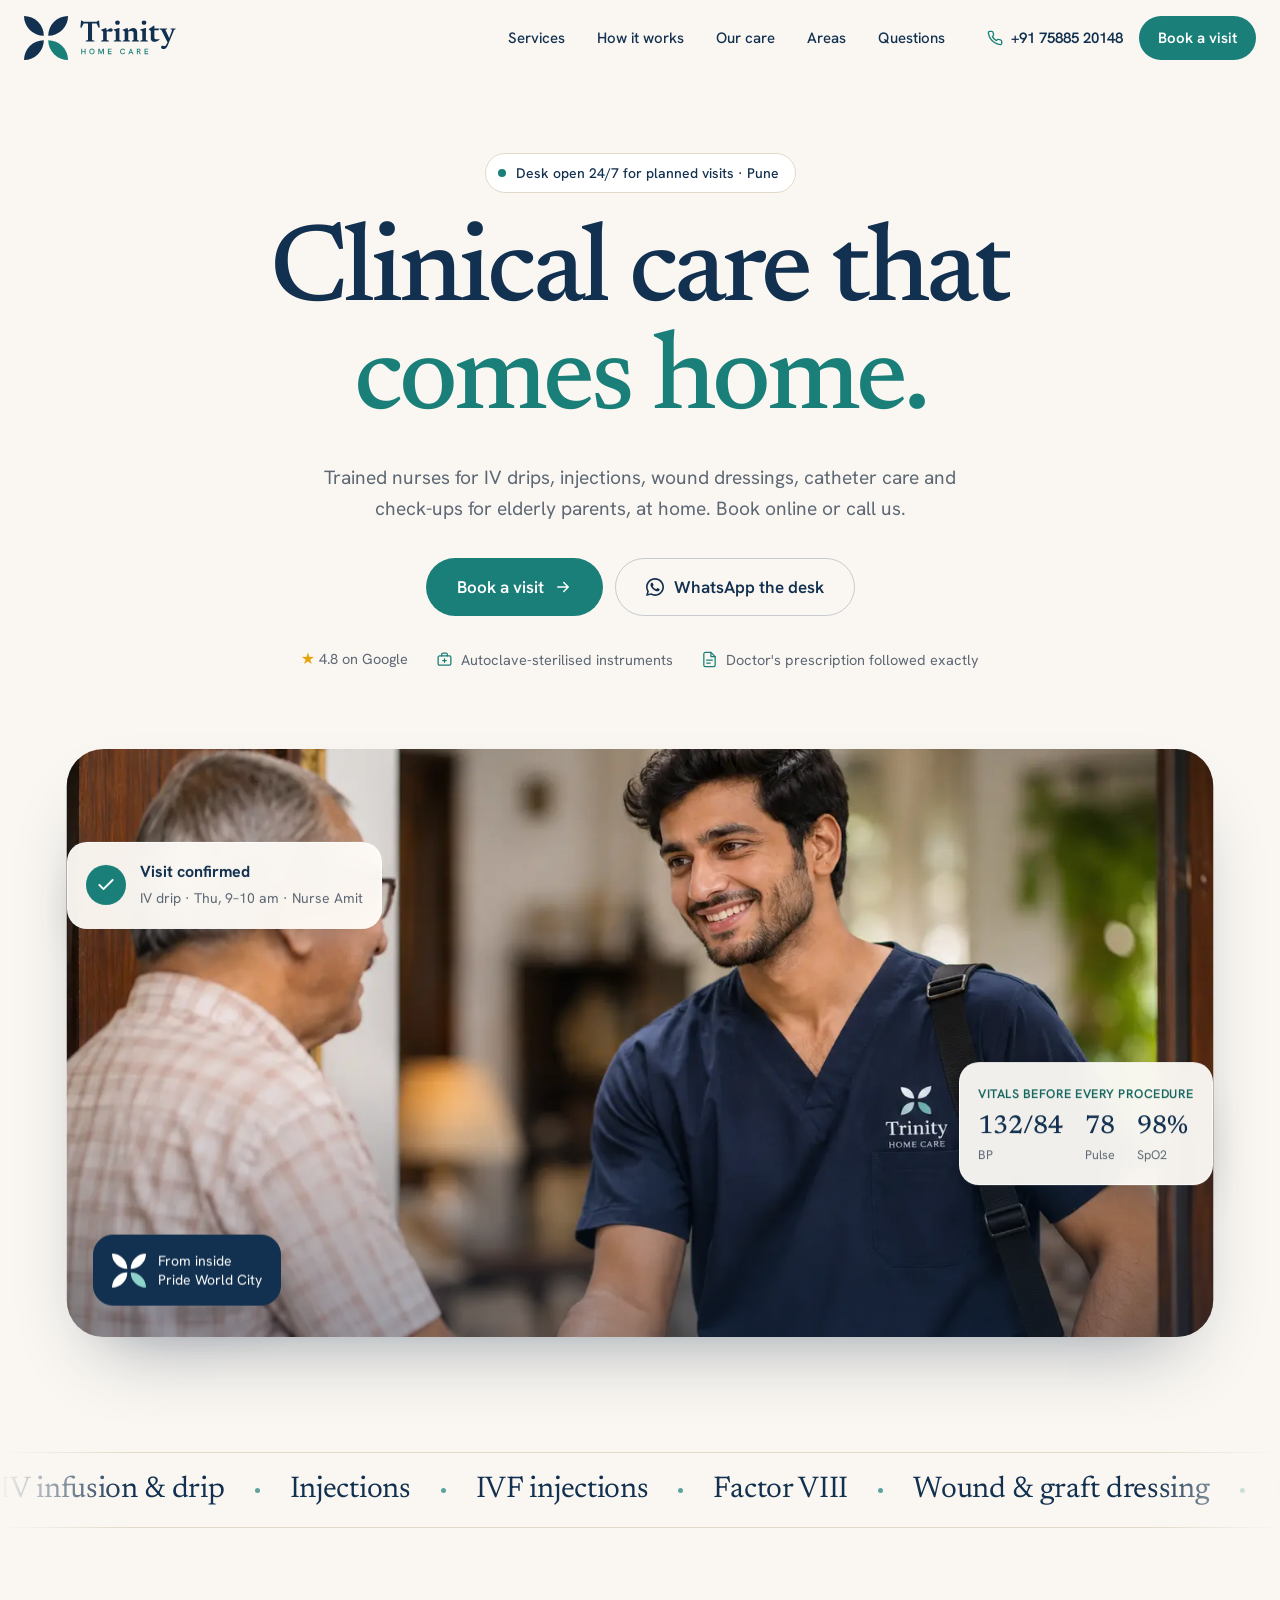
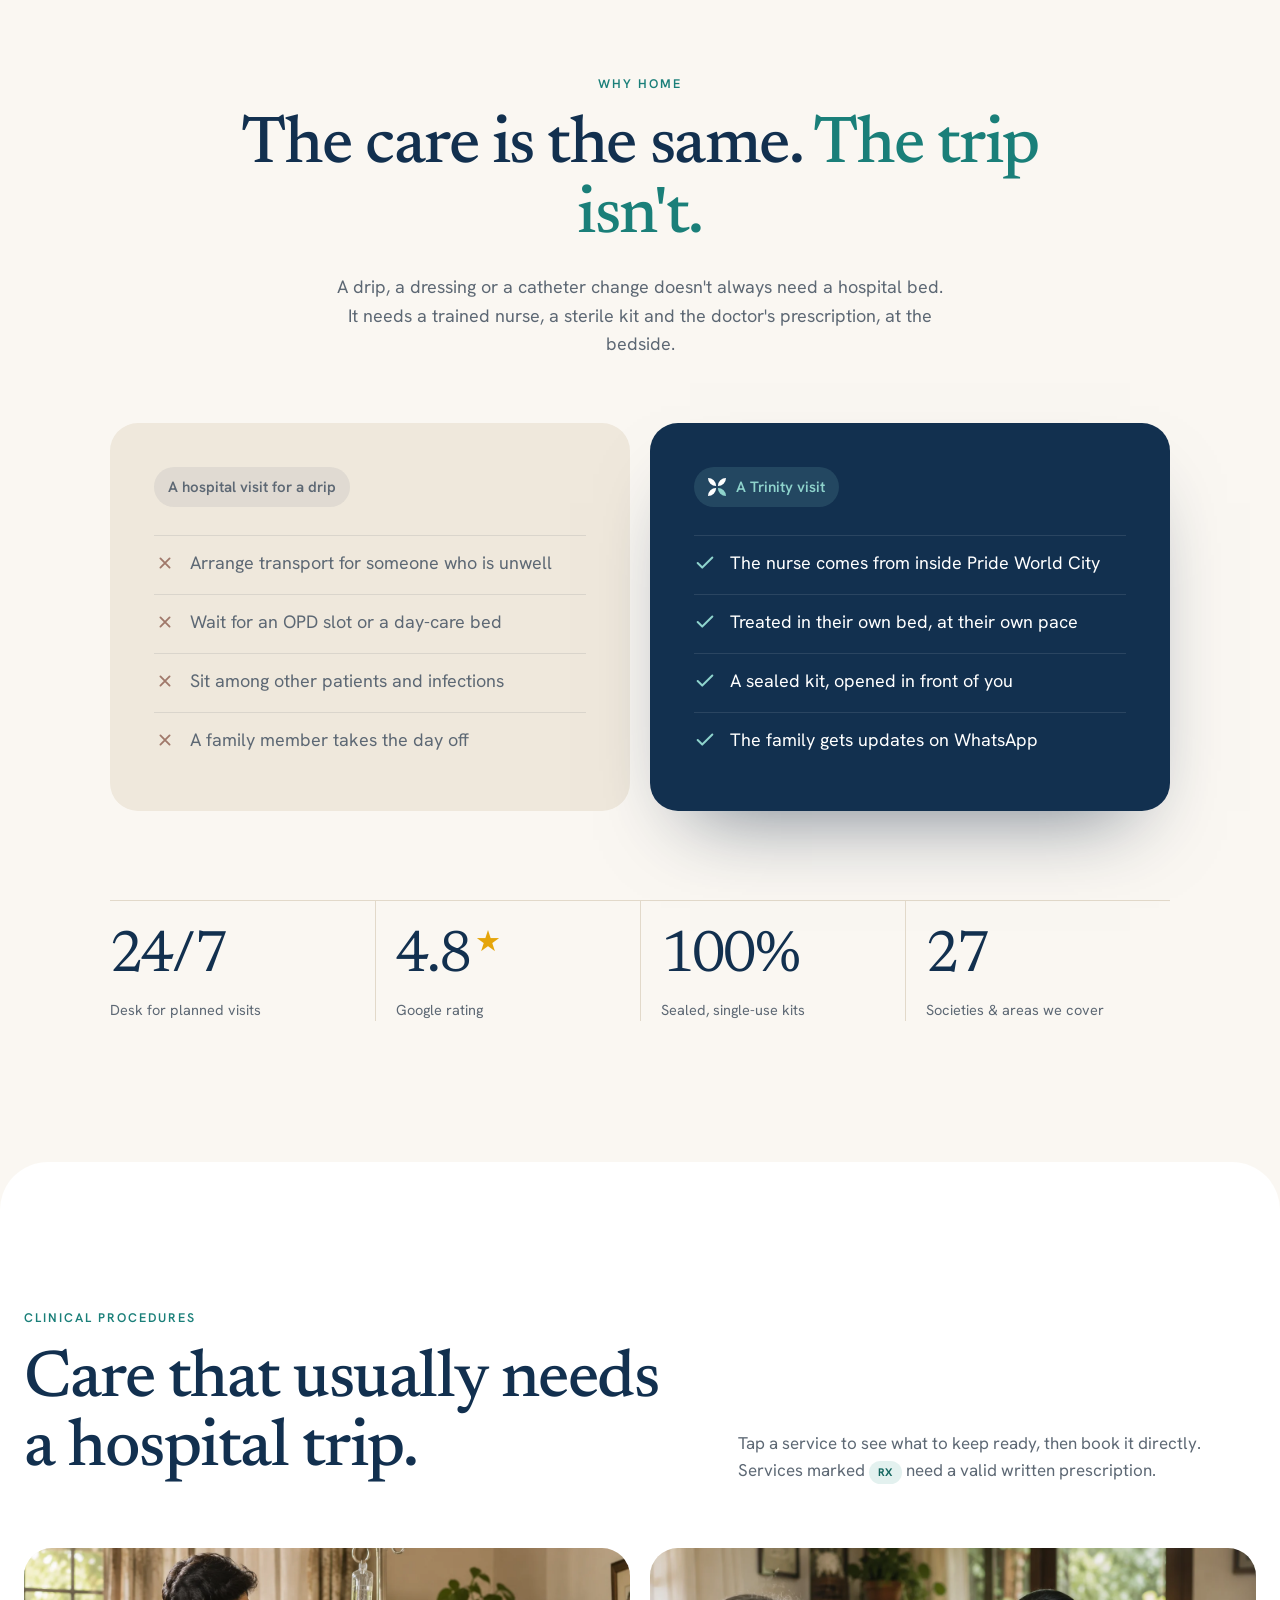
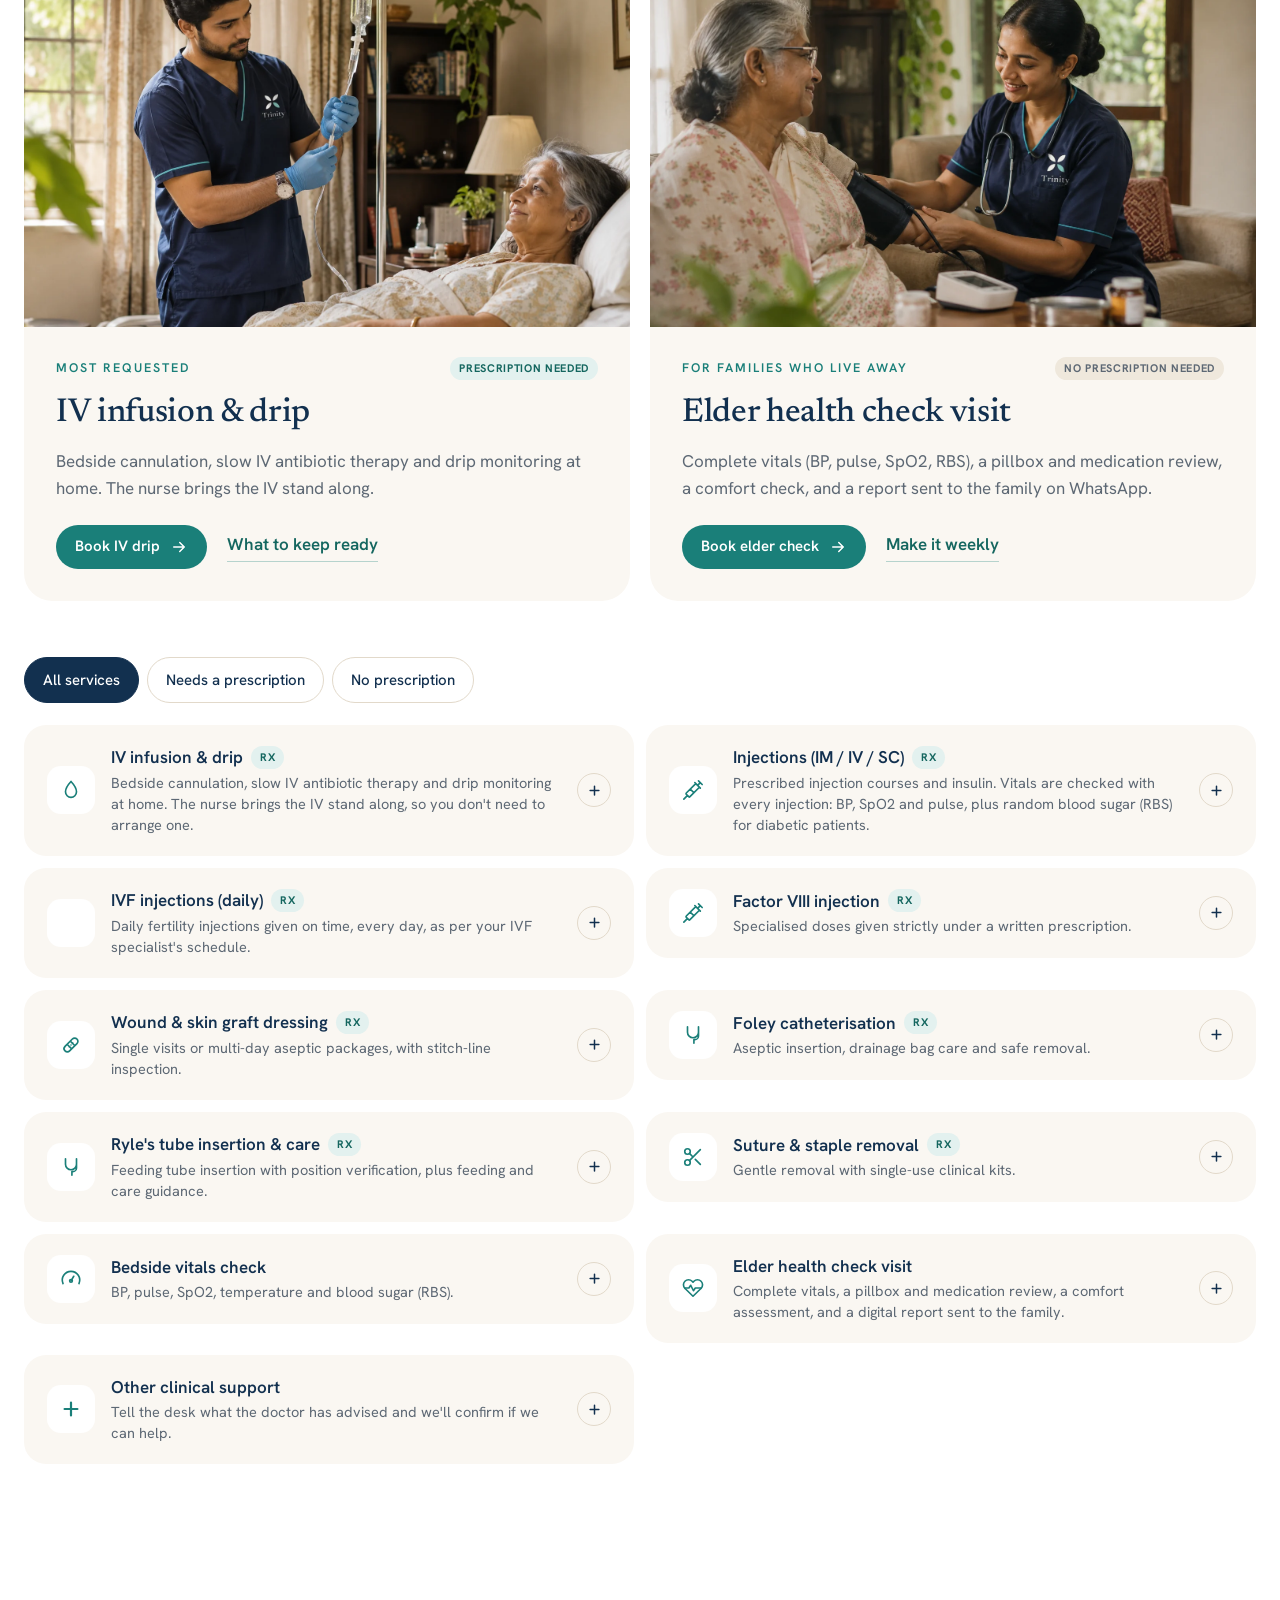
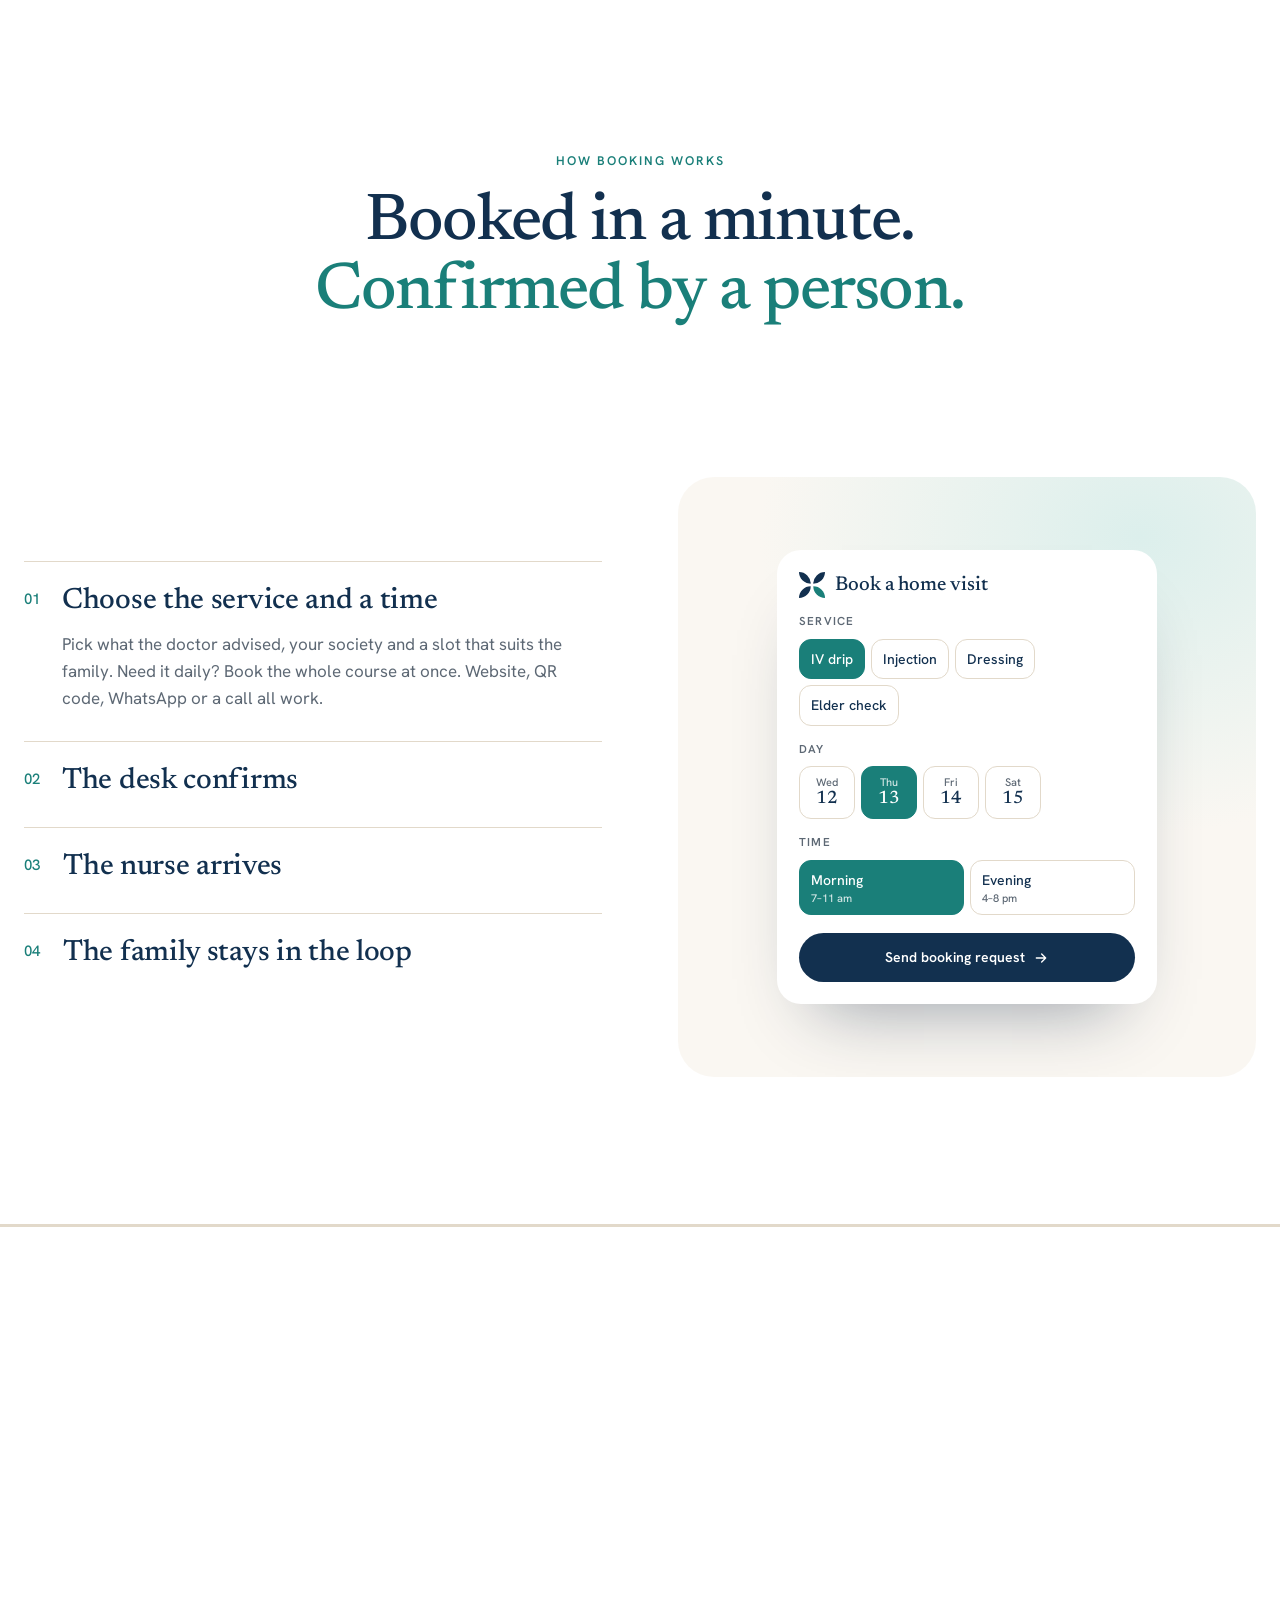
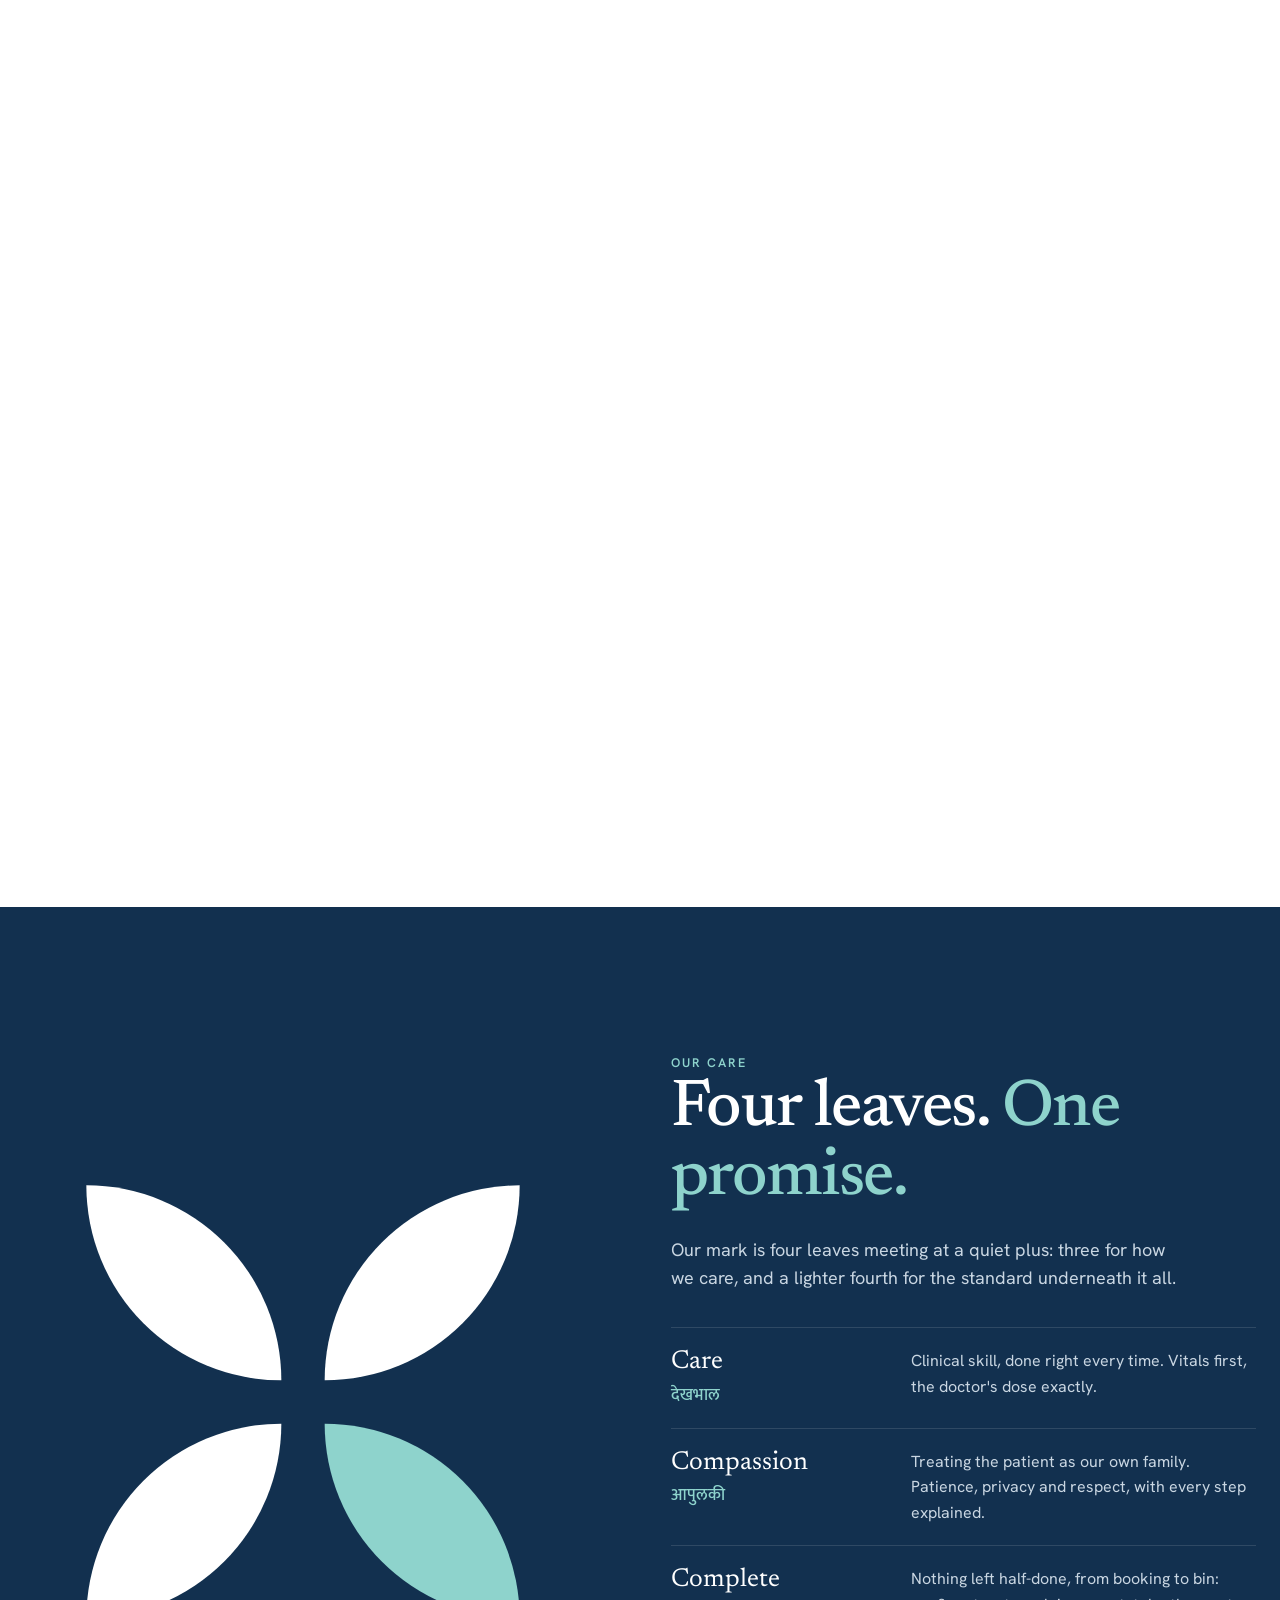
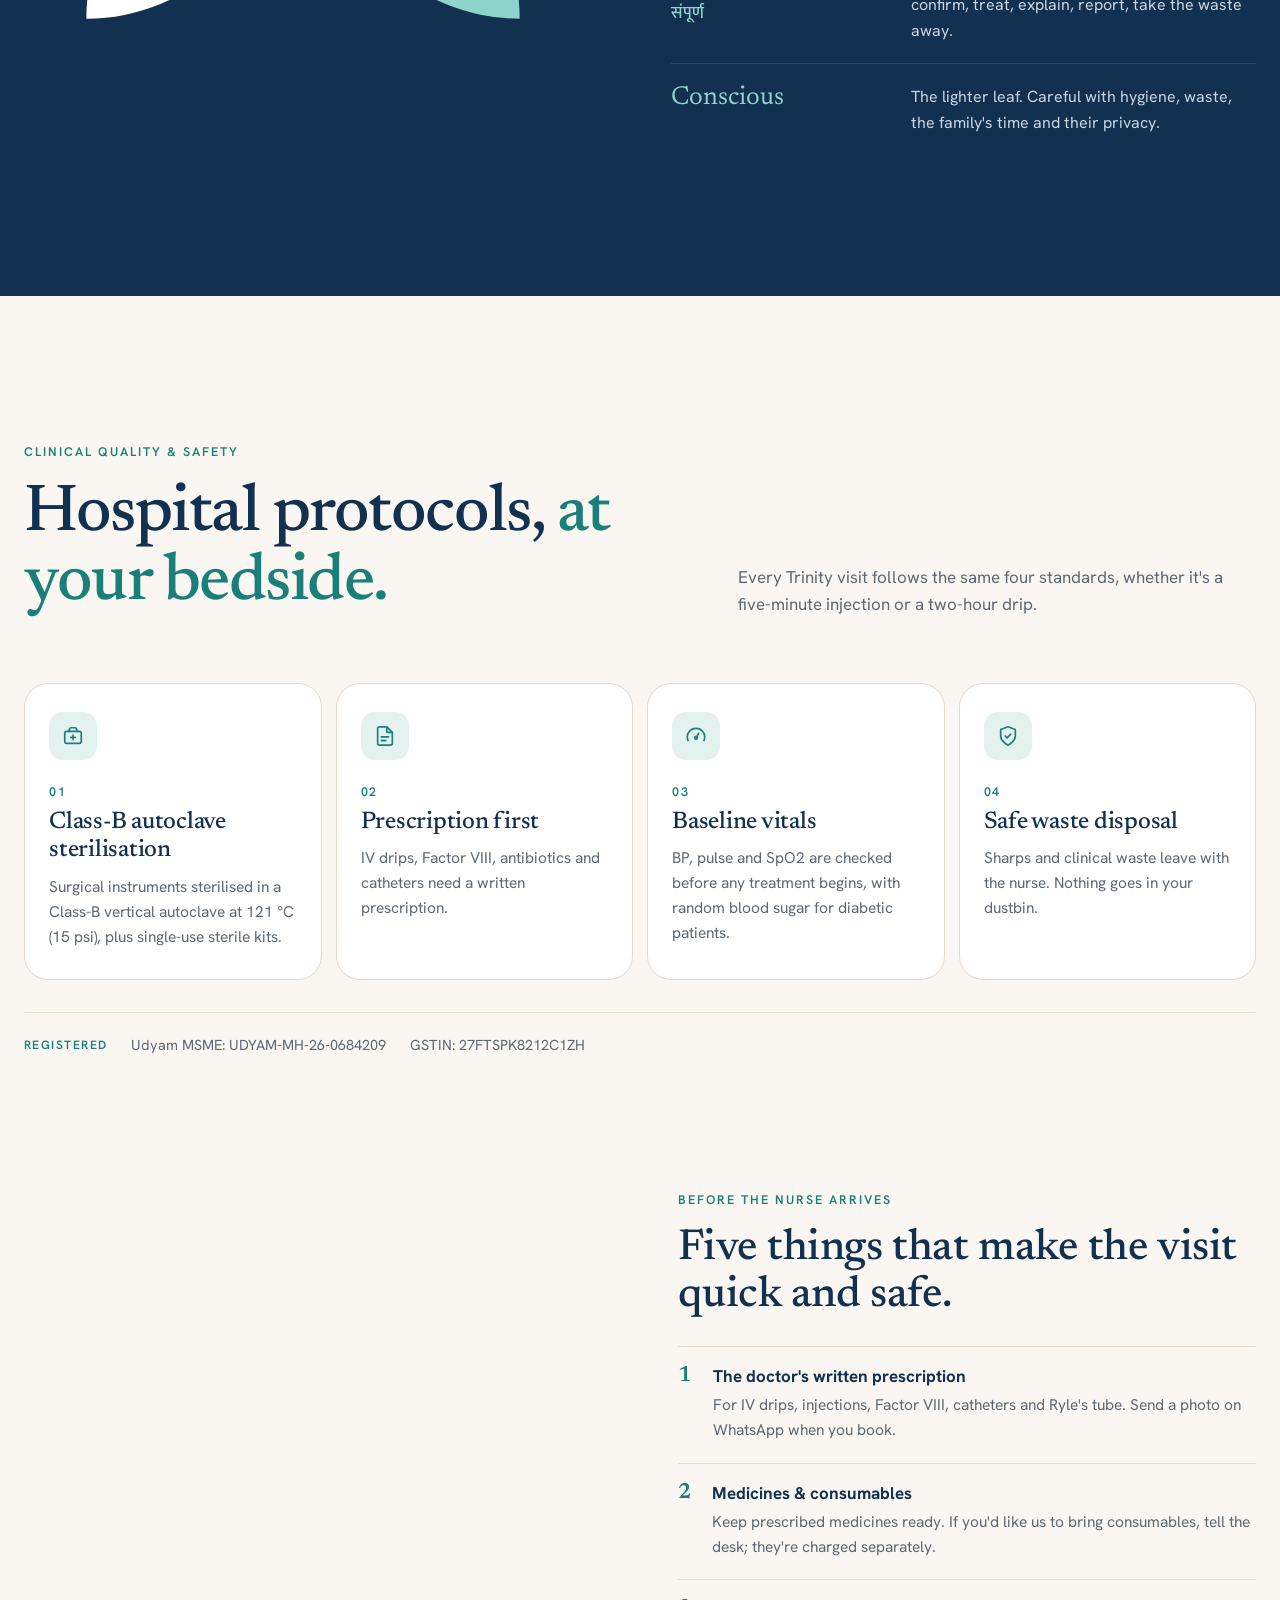
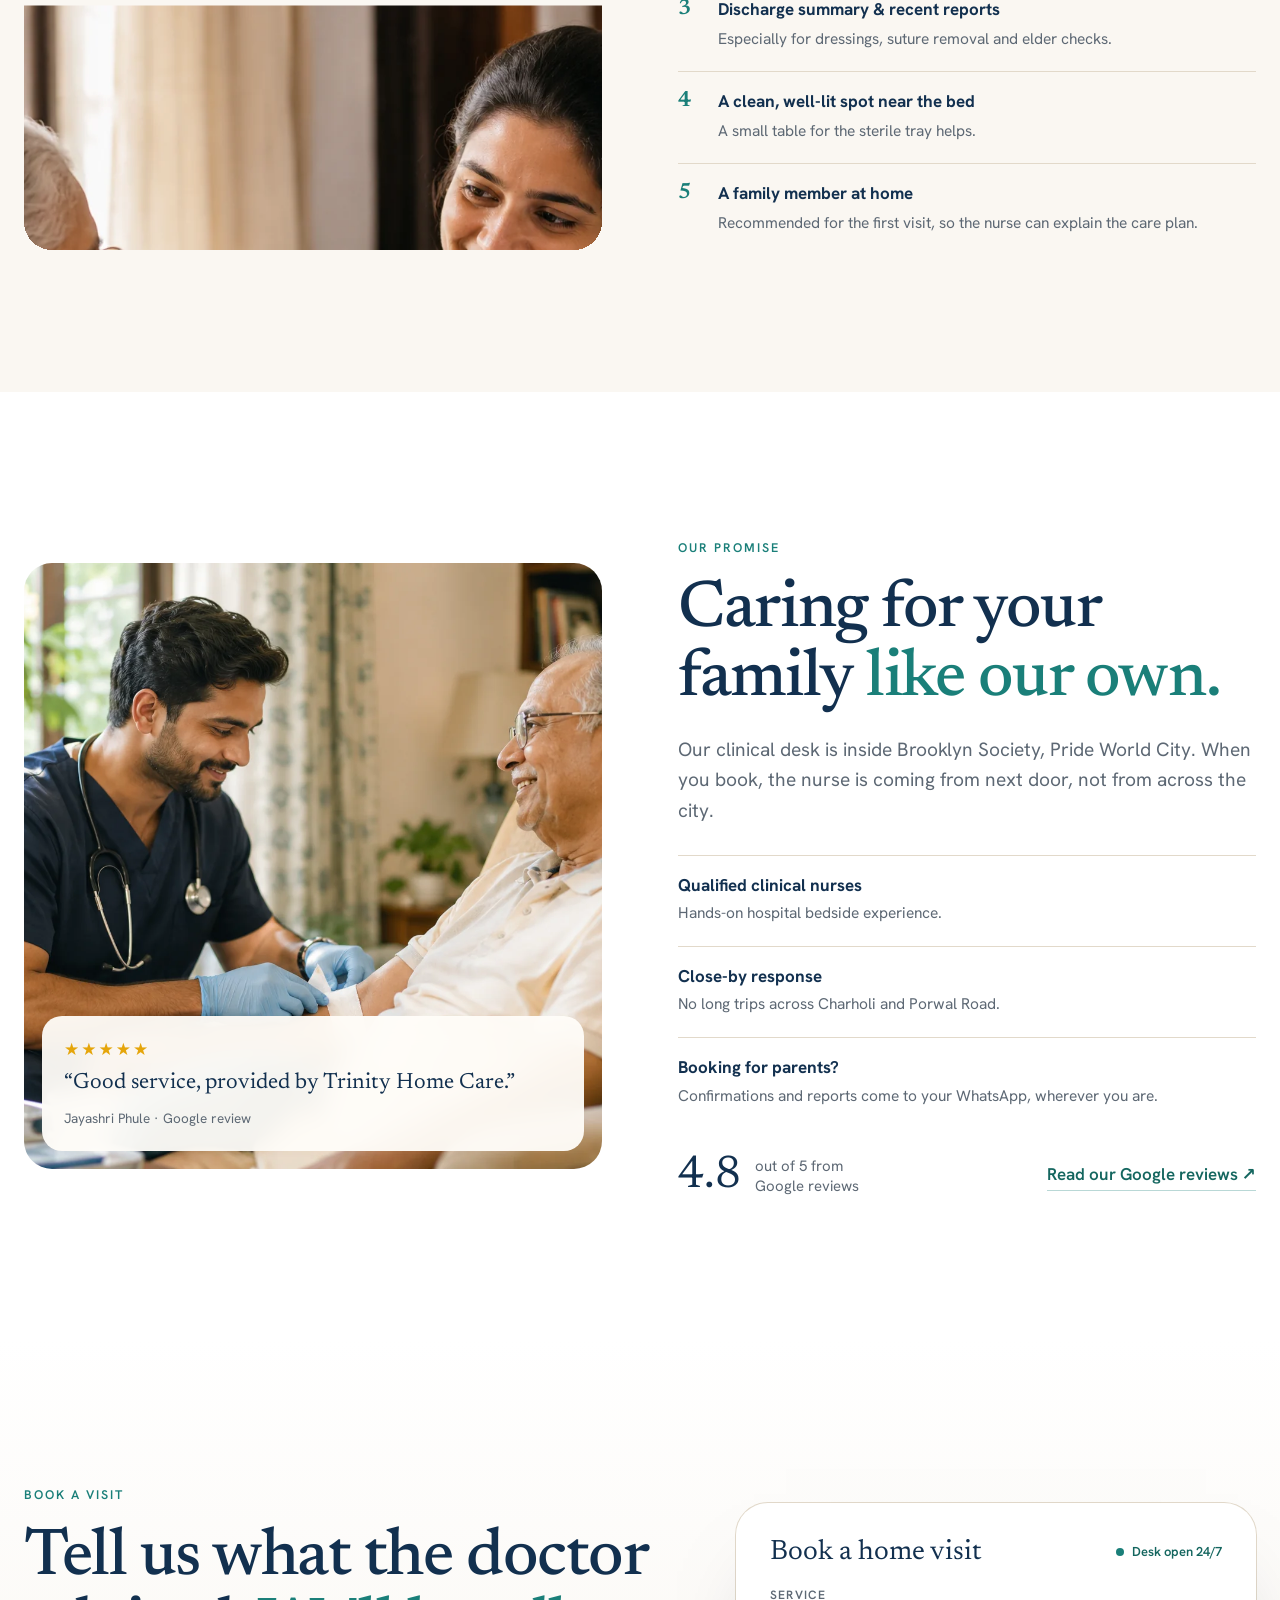
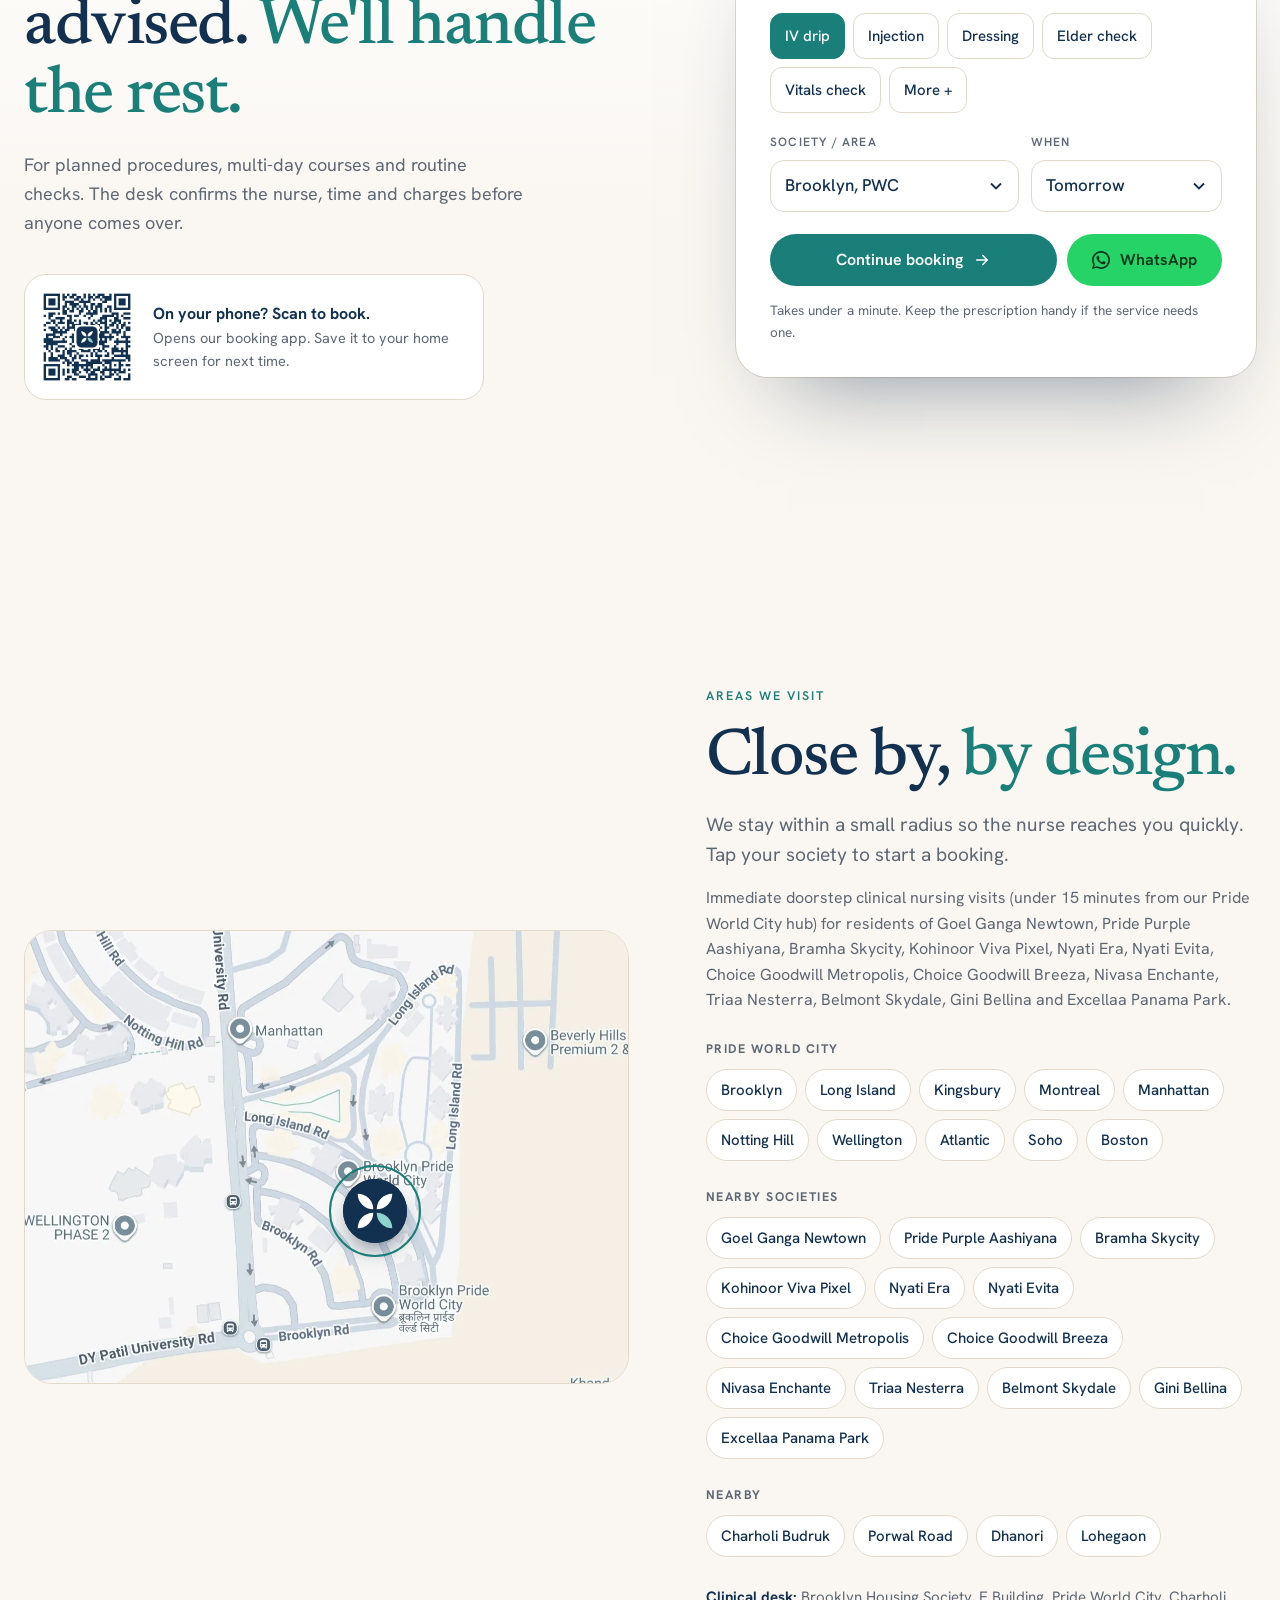
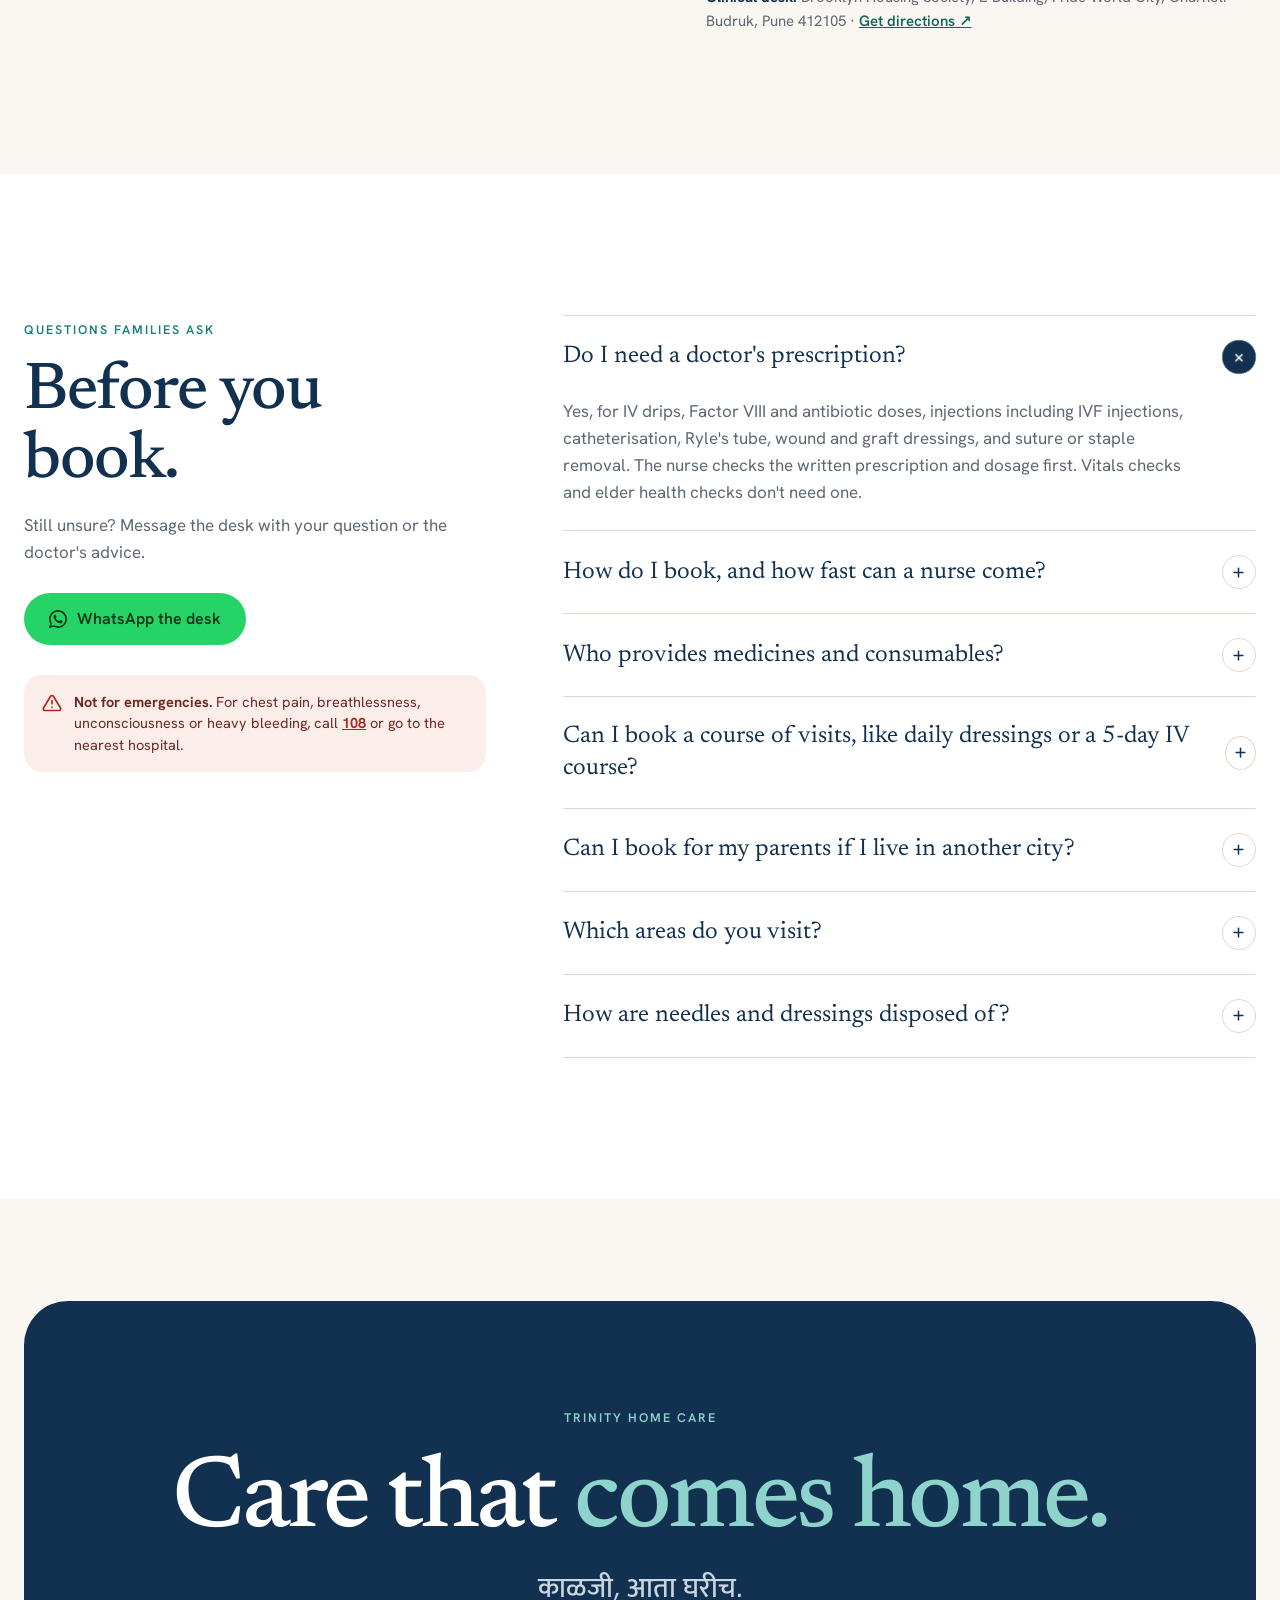
==== commit 163f3883: "Add files via upload" ====
--- a/index.html
+++ b/index.html
@@ -4,8 +4,9 @@
 <meta charset="utf-8">
 <meta name="viewport" content="width=device-width,initial-scale=1,viewport-fit=cover">
 <title>Trinity Home Care · Clinical nursing at home in Pride World City, Pune</title>
-<meta name="description" content="Book a qualified nurse at home in Pride World City, Charholi, Porwal Road, Dhanori and Lohegaon. IV drips, injections, wound dressing, catheter and Ryle's tube care, and elder health checks. Sealed single-use kits. Desk open 24/7 for planned visits.">
+<meta name="description" content="Book a qualified nurse at home in Pride World City, Charholi, Porwal Road, Dhanori and Lohegaon. IV drips, injections, wound dressing, catheter and Ryle's tube care, IVF injections and elder health checks. Autoclave-sterilised instruments. Desk open 24/7 for planned visits.">
 <meta name="theme-color" content="#12304F">
+<script>if(!/(^|\.)trinityhomecare\.in$/.test(location.hostname)){var r=document.createElement("meta");r.name="robots";r.content="noindex, nofollow";document.head.appendChild(r);}</script>
 <link rel="icon" href="favicon.svg" type="image/svg+xml">
 <link rel="icon" href="favicon.png" sizes="32x32">
 <link rel="apple-touch-icon" href="img/apple-touch-icon.png">
@@ -17,7 +18,7 @@
 <link rel="stylesheet" href="assets/fonts.css">
 <link rel="stylesheet" href="assets/site.css">
 <script type="application/ld+json">
-{"@context":"https://schema.org","@type":"MedicalBusiness","name":"Trinity Home Care","url":"https://trinityhomecare.in/","telephone":"+917588520148","image":"https://trinityhomecare.in/img/hero-main.webp","logo":"https://trinityhomecare.in/img/logo-512.png","slogan":"Care that comes home","description":"Doorstep clinical nursing: IV infusions, injections, wound and graft dressing, catheter and Ryle's tube care, elder health checks.","address":{"@type":"PostalAddress","streetAddress":"Brooklyn Housing Society, E Building, Pride World City","addressLocality":"Charholi Budruk, Pune","postalCode":"412105","addressRegion":"Maharashtra","addressCountry":"IN"},"areaServed":["Pride World City","Charholi Budruk","Porwal Road","Dhanori","Lohegaon"],"openingHours":"Mo-Su 00:00-23:59","parentOrganization":{"@type":"Organization","name":"Trinity Enterprises"}}
+{"@context":"https://schema.org","@type":"MedicalBusiness","name":"Trinity Home Care","url":"https://trinityhomecare.in/","telephone":"+917588520148","image":"https://trinityhomecare.in/img/hero-main.webp","logo":"https://trinityhomecare.in/img/logo-512.png","slogan":"Care that comes home","description":"Doorstep clinical nursing: IV infusions, injections, IVF injections, wound and graft dressing, catheter and Ryle's tube care, elder health checks.","address":{"@type":"PostalAddress","streetAddress":"Brooklyn Housing Society, E Building, Pride World City","addressLocality":"Charholi Budruk, Pune","postalCode":"412105","addressRegion":"Maharashtra","addressCountry":"IN"},"areaServed":["Pride World City", "Goel Ganga Newtown", "Pride Purple Aashiyana", "Bramha Skycity", "Kohinoor Viva Pixel", "Nyati Era", "Nyati Evita", "Choice Goodwill Metropolis", "Choice Goodwill Breeza", "Nivasa Enchante", "Triaa Nesterra", "Belmont Skydale", "Gini Bellina", "Excellaa Panama Park", "Charholi Budruk", "Porwal Road", "Dhanori", "Lohegaon"],"openingHours":"Mo-Su 00:00-23:59","parentOrganization":{"@type":"Organization","name":"Trinity Enterprises"},"sameAs":["https://www.instagram.com/trinityhomecare.in/"]}
 </script>
 </head>
 <body>
@@ -73,16 +74,16 @@
 <!-- HERO: a statement, then the picture -->
 <section class="hero">
   <div class="wrap hero-txt">
-    <span class="pill fade" style="--d:0ms"><span class="live"></span>Desk open 24/7 for planned visits · Pride World City, Pune</span>
+    <span class="pill fade" style="--d:0ms"><span class="live"></span>Desk open 24/7 for planned visits · Pune</span>
     <h1 data-split>Clinical care that <em>comes home.</em></h1>
-    <p class="lead fade" style="--d:420ms">Trained nurses for IV drips, injections, wound dressings, catheter care and check-ups for elderly parents, at home. Book online or call us, and our desk will confirm your nurse and the time.</p>
+    <p class="lead fade" style="--d:420ms">Trained nurses for IV drips, injections, wound dressings, catheter care and check-ups for elderly parents, at home. Book online or call us.</p>
     <div class="hero-cta fade" style="--d:540ms">
       <a class="btn btn-teal btn-lg" href="book/">Book a visit <svg><use href="#i-arrow"/></svg></a>
       <a class="btn btn-ghost btn-lg" data-wa="Hi Trinity Home Care, I'd like to book a nurse visit." href="#" target="_blank" rel="noopener"><svg><use href="#i-wa"/></svg>WhatsApp the desk</a>
     </div>
     <ul class="proof fade" style="--d:660ms">
-      <li><span class="star">★</span> 4.8 on Google</li>
-      <li><svg><use href="#i-kit"/></svg>Sealed single-use kits</li>
+      <li><a class="glink" data-href="reviewUrl" href="#" target="_blank" rel="noopener"><span class="star">★</span> 4.8 on Google</a></li>
+      <li><svg><use href="#i-kit"/></svg>Autoclave-sterilised instruments</li>
       <li><svg><use href="#i-rx"/></svg>Doctor's prescription followed exactly</li>
     </ul>
   </div>
@@ -108,7 +109,7 @@
 
   <div class="marquee" aria-label="Services we offer">
     <div class="track">
-      <span>IV infusion &amp; drip</span><i></i><span>Injections</span><i></i><span>Factor VIII</span><i></i><span>Wound &amp; graft dressing</span><i></i><span>Foley catheter</span><i></i><span>Ryle's tube</span><i></i><span>Suture removal</span><i></i><span>Bedside vitals</span><i></i><span>Elder health checks</span><i></i>
+      <span>IV infusion &amp; drip</span><i></i><span>Injections</span><i></i><span>IVF injections</span><i></i><span>Factor VIII</span><i></i><span>Wound &amp; graft dressing</span><i></i><span>Foley catheter</span><i></i><span>Ryle's tube</span><i></i><span>Suture &amp; staple removal</span><i></i><span>Bedside vitals</span><i></i><span>Elder health checks</span><i></i>
     </div>
   </div>
 </section>
@@ -145,7 +146,7 @@
       <div class="rv"><b><span data-count="24">24</span>/7</b><span>Desk for planned visits</span></div>
       <div class="rv"><b><span data-count="4.8" data-dec="1">4.8</span><small>★</small></b><span>Google rating</span></div>
       <div class="rv"><b><span data-count="100">100</span>%</b><span>Sealed, single-use kits</span></div>
-      <div class="rv"><b><span data-count="13">13</span></b><span>Societies &amp; areas we cover</span></div>
+      <div class="rv"><b><span data-count="27">27</span></b><span>Societies &amp; areas we cover</span></div>
     </div>
   </div>
 </section>
@@ -163,7 +164,7 @@
         <div class="bd">
           <div class="k"><span class="eyebrow">Most requested</span><span class="rx">Prescription needed</span></div>
           <h3>IV infusion &amp; drip</h3>
-          <p>Bedside cannulation, slow IV antibiotic therapy and drip monitoring at home. A portable IV stand is provided.</p>
+          <p>Bedside cannulation, slow IV antibiotic therapy and drip monitoring at home. The nurse brings the IV stand along.</p>
           <div class="act"><a class="btn btn-teal btn-sm" href="book/?service=iv">Book IV drip <svg><use href="#i-arrow"/></svg></a><a class="lnk" href="#svc-iv" data-open="iv">What to keep ready</a></div>
         </div>
       </article>
@@ -200,7 +201,7 @@
         <ol class="how-steps" id="howSteps">
           <li class="hs on"><span class="n">01</span><div><h3>Choose the service and a time</h3><p>Pick what the doctor advised, your society and a slot that suits the family. Need it daily? Book the whole course at once. Website, QR code, WhatsApp or a call all work.</p></div></li>
           <li class="hs"><span class="n">02</span><div><h3>The desk confirms</h3><p>We call or WhatsApp you to confirm the nurse, the time and the charges. Send a photo of the prescription so the nurse can check the dose before coming.</p></div></li>
-          <li class="hs"><span class="n">03</span><div><h3>The nurse arrives, kit sealed</h3><p>Vitals are checked first. The kit is opened in front of you, and used sharps and waste leave with the nurse. Your home is left clean.</p></div></li>
+          <li class="hs"><span class="n">03</span><div><h3>The nurse arrives</h3><p>Vitals are checked first, then the procedure. Used sharps and waste leave with the nurse, and your home is left clean.</p></div></li>
           <li class="hs"><span class="n">04</span><div><h3>The family stays in the loop</h3><p>Readings and next steps come to your WhatsApp after each visit, even if you're booking for parents from another city.</p></div></li>
         </ol>
         <div class="how-stage" id="howStage" aria-hidden="true">
@@ -227,8 +228,8 @@
           </div>
           <div class="hv">
             <div class="photo-card">
-              <img src="img/hero-bottom.webp" alt="" loading="lazy" width="1376" height="768">
-              <div class="chip-row"><span><svg><use href="#i-gauge"/></svg>Vitals first</span><span><svg><use href="#i-kit"/></svg>Kit opened in front of you</span><span><svg><use href="#i-shield"/></svg>Waste taken away</span></div>
+              <img src="img/hero-bottom.webp" alt="" loading="lazy" width="1269" height="1240">
+              <div class="chip-row"><span><svg><use href="#i-gauge"/></svg>Vitals first</span><span><svg><use href="#i-kit"/></svg>Sterilised instruments</span><span><svg><use href="#i-shield"/></svg>Waste taken away</span></div>
             </div>
           </div>
           <div class="hv">
@@ -280,11 +281,12 @@
       <p>Every Trinity visit follows the same four standards, whether it's a five-minute injection or a two-hour drip.</p>
     </div>
     <div class="std-grid">
-      <div class="sc rv"><span class="ci"><svg><use href="#i-kit"/></svg></span><small>01</small><h3>Sterile, single-use</h3><p>Sealed syringes, cannulas and dressing packs, opened in front of you.</p></div>
+      <div class="sc rv"><span class="ci"><svg><use href="#i-kit"/></svg></span><small>01</small><h3>Class-B autoclave sterilisation</h3><p>Surgical instruments sterilised in a Class-B vertical autoclave at 121 °C (15 psi), plus single-use sterile kits.</p></div>
       <div class="sc rv"><span class="ci"><svg><use href="#i-rx"/></svg></span><small>02</small><h3>Prescription first</h3><p>IV drips, Factor VIII, antibiotics and catheters need a written prescription.</p></div>
-      <div class="sc rv"><span class="ci"><svg><use href="#i-gauge"/></svg></span><small>03</small><h3>Baseline vitals</h3><p>BP, pulse, SpO2 and sugar are checked before any treatment begins.</p></div>
+      <div class="sc rv"><span class="ci"><svg><use href="#i-gauge"/></svg></span><small>03</small><h3>Baseline vitals</h3><p>BP, pulse and SpO2 are checked before any treatment begins, with random blood sugar for diabetic patients.</p></div>
       <div class="sc rv"><span class="ci"><svg><use href="#i-shield"/></svg></span><small>04</small><h3>Safe waste disposal</h3><p>Sharps and clinical waste leave with the nurse. Nothing goes in your dustbin.</p></div>
     </div>
+    <p class="creds rv"><b>Registered</b><span>Udyam MSME: UDYAM-MH-26-0684209</span><span>GSTIN: 27FTSPK8212C1ZH</span></p>
 
     <div class="prep" id="prepare">
       <div class="prep-img rv"><img src="img/before-visit.webp" alt="Trinity nurse noting a senior woman's history on a clipboard" loading="lazy" width="1536" height="1024" data-speed="0.04"></div>
@@ -323,7 +325,7 @@
         <div class="rv"><b>Close-by response</b><span>No long trips across Charholi and Porwal Road.</span></div>
         <div class="rv"><b>Booking for parents?</b><span>Confirmations and reports come to your WhatsApp, wherever you are.</span></div>
       </div>
-      <div class="rbar rv"><b>4.8</b><span>out of 5 from Google reviews</span><a class="lnk" data-href="reviewUrl" href="#" target="_blank" rel="noopener">Review us on Google ↗</a></div>
+      <div class="rbar rv"><b>4.8</b><span>out of 5 from Google reviews</span><a class="lnk" data-href="reviewUrl" href="#" target="_blank" rel="noopener">Read our Google reviews ↗</a></div>
     </div>
   </div>
 </section>
@@ -367,6 +369,7 @@
       <span class="eyebrow">Areas we visit</span>
       <h2 class="rv">Close by, <em>by design.</em></h2>
       <p class="lead rv">We stay within a small radius so the nurse reaches you quickly. Tap your society to start a booking.</p>
+      <p class="near rv">Immediate doorstep clinical nursing visits (under 15 minutes from our Pride World City hub) for residents of Goel Ganga Newtown, Pride Purple Aashiyana, Bramha Skycity, Kohinoor Viva Pixel, Nyati Era, Nyati Evita, Choice Goodwill Metropolis, Choice Goodwill Breeza, Nivasa Enchante, Triaa Nesterra, Belmont Skydale, Gini Bellina and Excellaa Panama Park.</p>
       <div id="areaGroups"></div>
       <p class="addr"><b>Clinical desk:</b> Brooklyn Housing Society, E Building, Pride World City, Charholi Budruk, Pune 412105 · <a data-href="mapsUrl" href="#" target="_blank" rel="noopener">Get directions ↗</a></p>
     </div>
@@ -384,12 +387,12 @@
       <div class="note-emg"><svg><use href="#i-alert"/></svg><div><b>Not for emergencies.</b> For chest pain, breathlessness, unconsciousness or heavy bleeding, call <a href="tel:108"><b>108</b></a> or go to the nearest hospital.</div></div>
     </aside>
     <div id="faqlist">
-      <div class="q open"><button aria-expanded="true">Do I need a doctor's prescription?<span class="plus"><svg><use href="#i-plus"/></svg></span></button><div class="a"><div><p>Yes, for IV drips, Factor VIII and antibiotic doses, injections, catheterisation, Ryle's tube and prescription wound dressings. The nurse checks the written prescription and dosage first. Vitals checks, elder health checks and suture removal don't need one.</p></div></div></div>
+      <div class="q open"><button aria-expanded="true">Do I need a doctor's prescription?<span class="plus"><svg><use href="#i-plus"/></svg></span></button><div class="a"><div><p>Yes, for IV drips, Factor VIII and antibiotic doses, injections including IVF injections, catheterisation, Ryle's tube, wound and graft dressings, and suture or staple removal. The nurse checks the written prescription and dosage first. Vitals checks and elder health checks don't need one.</p></div></div></div>
       <div class="q"><button aria-expanded="false">How do I book, and how fast can a nurse come?<span class="plus"><svg><use href="#i-plus"/></svg></span></button><div class="a"><div><p>Book on this website, scan our QR code, WhatsApp or call +91 75885 20148. The desk calls you back to confirm the time. Because we're based inside Pride World City, same-day visits are often possible; the desk will tell you the earliest slot.</p></div></div></div>
       <div class="q"><button aria-expanded="false">Who provides medicines and consumables?<span class="plus"><svg><use href="#i-plus"/></svg></span></button><div class="a"><div><p>Prescribed medicines are provided by the family. Consumables (cannulas, IV sets, dressing material, catheters) can be provided by you, or we can bring them and charge them separately. Mention your choice while booking.</p></div></div></div>
       <div class="q"><button aria-expanded="false">Can I book a course of visits, like daily dressings or a 5-day IV course?<span class="plus"><svg><use href="#i-plus"/></svg></span></button><div class="a"><div><p>Yes. When booking, choose "Daily" and the number of days, or "Weekly" for elder checks.</p></div></div></div>
       <div class="q"><button aria-expanded="false">Can I book for my parents if I live in another city?<span class="plus"><svg><use href="#i-plus"/></svg></span></button><div class="a"><div><p>Yes, many families do. Enter your parent's address and your WhatsApp number. Confirmations and, for elder checks, the health report come straight to you.</p></div></div></div>
-      <div class="q"><button aria-expanded="false">Which areas do you visit?<span class="plus"><svg><use href="#i-plus"/></svg></span></button><div class="a"><div><p>All of Pride World City (Brooklyn, Long Island, Kingsbury, Montreal, Manhattan, Notting Hill, Wellington, Atlantic, Soho) and the corridor around it: Charholi Budruk, Porwal Road, Dhanori and Lohegaon, Pune 412105.</p></div></div></div>
+      <div class="q"><button aria-expanded="false">Which areas do you visit?<span class="plus"><svg><use href="#i-plus"/></svg></span></button><div class="a"><div><p>All of Pride World City (Brooklyn, Long Island, Kingsbury, Montreal, Manhattan, Notting Hill, Wellington, Atlantic, Soho, Boston), nearby societies (Goel Ganga Newtown, Pride Purple Aashiyana, Bramha Skycity, Kohinoor Viva Pixel, Nyati Era, Nyati Evita, Choice Goodwill Metropolis, Choice Goodwill Breeza, Nivasa Enchante, Triaa Nesterra, Belmont Skydale, Gini Bellina and Excellaa Panama Park), and the corridor around it: Charholi Budruk, Porwal Road, Dhanori and Lohegaon, Pune 412105.</p></div></div></div>
       <div class="q"><button aria-expanded="false">How are needles and dressings disposed of?<span class="plus"><svg><use href="#i-plus"/></svg></span></button><div class="a"><div><p>Used sharps, needles and clinical waste are packed and taken away by the nurse for safe bio-medical disposal. Nothing is left in your dustbin.</p></div></div></div>
     </div>
   </div>
@@ -417,17 +420,18 @@
       <div>
         <img src="img/logo-reversed.svg" alt="Trinity Home Care" width="190" height="55">
         <p style="margin:18px 0 10px">Clinical nursing at your doorstep, with hospital-standard sterile protocols at home.</p>
-        <p class="initiative">A healthcare initiative by Trinity Enterprises</p>
-        <p style="margin-top:14px"><a data-href="facebookUrl" href="#" target="_blank" rel="noopener" class="fb"><svg width="18" height="18"><use href="#i-fb"/></svg>Facebook</a></p>
+        <p class="initiative">A unit of Trinity Enterprises</p>
+        <p class="fcred">Udyam MSME: UDYAM-MH-26-0684209<br>GSTIN: 27FTSPK8212C1ZH</p>
+        <p class="social"><a data-href="instagramUrl" href="#" target="_blank" rel="noopener" class="fb"><svg width="18" height="18" viewBox="0 0 24 24" fill="none" stroke="currentColor" stroke-width="1.8"><rect x="3" y="3" width="18" height="18" rx="5"/><circle cx="12" cy="12" r="4.2"/><circle cx="17.4" cy="6.6" r="1" fill="currentColor" stroke="none"/></svg>Instagram</a><a data-href="reviewUrl" href="#" target="_blank" rel="noopener" class="fb"><span class="star" aria-hidden="true">★</span>Google reviews</a></p>
       </div>
       <div><h4>Procedures</h4><ul id="fsvc"></ul></div>
-      <div><h4>Service area</h4><p>Pride World City: Brooklyn, Long Island, Kingsbury, Montreal, Manhattan, Notting Hill, Wellington, Atlantic, Soho</p><p style="margin-top:12px">Charholi Budruk, Porwal Road, Dhanori &amp; Lohegaon, Pune 412105</p></div>
+      <div><h4>Service area</h4><p>Pride World City: Brooklyn, Long Island, Kingsbury, Montreal, Manhattan, Notting Hill, Wellington, Atlantic, Soho, Boston</p><p style="margin-top:12px">Nearby societies: Goel Ganga Newtown, Pride Purple Aashiyana, Bramha Skycity, Kohinoor Viva Pixel, Nyati Era, Nyati Evita, Choice Goodwill Metropolis, Choice Goodwill Breeza, Nivasa Enchante, Triaa Nesterra, Belmont Skydale, Gini Bellina, Excellaa Panama Park</p><p style="margin-top:12px">Charholi Budruk, Porwal Road, Dhanori &amp; Lohegaon, Pune 412105</p></div>
       <div><h4>Appointments desk</h4><p>Planned procedures and routine monitoring. 24/7, by prior appointment.</p><p class="big"><a href="tel:+917588520148">+91 75885 20148</a></p>
         <div class="frow"><a class="btn btn-mint btn-sm" href="book/">Book a visit</a><a class="btn btn-wa btn-sm" data-wa="Hi Trinity Home Care, I'd like to book a nurse visit." href="#" target="_blank" rel="noopener">WhatsApp</a></div></div>
     </div>
     <div class="fine">
       <p>Clinical practice policy: all invasive procedures, including IV cannulation, antibiotic infusions, specialised injections (such as Factor VIII), catheterisation and prescription wound dressings, are given only under a valid, written doctor's prescription. Trinity Home Care follows aseptic protocols to put patient safety first. This is not an emergency service; in an emergency call 108.</p>
-      <div class="row"><span>© 2026 Trinity Home Care. All rights reserved.</span><span>trinityhomecare.in</span></div>
+      <div class="row"><span>© 2026 Trinity Home Care (a unit of Trinity Enterprises). All rights reserved.</span><span>trinityhomecare.in</span></div>
     </div>
   </div>
 </footer>
--- a/assets/fonts.css
+++ b/assets/fonts.css
@@ -0,0 +1,10 @@
+@font-face{font-family:"Newsreader";font-style:normal;font-weight:400;font-display:swap;src:url(fonts/newsreader-latin-400-normal.woff2) format("woff2")}
+@font-face{font-family:"Newsreader";font-style:normal;font-weight:500;font-display:swap;src:url(fonts/newsreader-latin-500-normal.woff2) format("woff2")}
+@font-face{font-family:"Newsreader";font-style:italic;font-weight:400;font-display:swap;src:url(fonts/newsreader-latin-400-italic.woff2) format("woff2")}
+@font-face{font-family:"Hanken Grotesk";font-style:normal;font-weight:400;font-display:swap;src:url(fonts/hanken-grotesk-latin-400-normal.woff2) format("woff2")}
+@font-face{font-family:"Hanken Grotesk";font-style:normal;font-weight:500;font-display:swap;src:url(fonts/hanken-grotesk-latin-500-normal.woff2) format("woff2")}
+@font-face{font-family:"Hanken Grotesk";font-style:normal;font-weight:600;font-display:swap;src:url(fonts/hanken-grotesk-latin-600-normal.woff2) format("woff2")}
+@font-face{font-family:"Hanken Grotesk";font-style:normal;font-weight:700;font-display:swap;src:url(fonts/hanken-grotesk-latin-700-normal.woff2) format("woff2")}
+@font-face{font-family:"Mukta";font-style:normal;font-weight:500;font-display:swap;src:url(fonts/mukta-devanagari-500-normal.woff2) format("woff2");unicode-range:U+0900-097F,U+1CD0-1CF9,U+200C-200D,U+20A8,U+20B9,U+25CC,U+A830-A839,U+A8E0-A8FF}
+@font-face{font-family:"Newsreader";font-style:italic;font-weight:500;font-display:swap;src:url(fonts/newsreader-latin-500-italic.woff2) format("woff2")}
+@font-face{font-family:"Newsreader";font-style:normal;font-weight:600;font-display:swap;src:url(fonts/newsreader-latin-600-normal.woff2) format("woff2")}
--- a/assets/site.css
+++ b/assets/site.css
@@ -0,0 +1,449 @@
+/* Trinity Home Care · website · Brand V2 (Navy & Teal) */
+:root{
+  --navy:#12304F;--ink:#0F2440;--teal:#1A7F79;--teal-d:#14665F;--mint:#8ED3CC;--mint-soft:#E3F1EF;
+  --cream:#FAF7F2;--sand:#EFE8DC;--card:#FFFDF9;--line:#E2D9CA;--muted:#5D6874;--on-navy:#C9D6E2;
+  --wa:#25D366;--err:#B3261E;
+  --serif:"Newsreader",Georgia,"Times New Roman",serif;
+  --sans:"Hanken Grotesk",system-ui,-apple-system,"Segoe UI",Roboto,sans-serif;
+  --deva:"Mukta","Hanken Grotesk",system-ui,sans-serif;
+  --ease:cubic-bezier(.22,.8,.24,1);--ease-io:cubic-bezier(.65,0,.35,1);
+  --r:28px;--hh:76px;
+}
+*{box-sizing:border-box}
+html{scroll-behavior:smooth;-webkit-text-size-adjust:100%}
+body{margin:0;font-optical-sizing:none;background:var(--cream);color:var(--ink);font:400 17px/1.6 var(--sans);-webkit-font-smoothing:antialiased;text-rendering:optimizeLegibility;overflow-x:clip}
+img{max-width:100%;display:block}
+a{color:inherit}
+svg{flex:none}
+button,input,select{font:inherit;color:inherit}
+[lang=mr]{font-family:var(--deva)}
+:focus-visible{outline:3px solid var(--teal);outline-offset:3px;border-radius:10px}
+.wrap{width:min(1240px,100% - 48px);margin-inline:auto}
+@media (max-width:600px){.wrap{width:calc(100% - 36px)}}
+section{position:relative;padding:clamp(80px,11vw,150px) 0}
+[id]{scroll-margin-top:calc(var(--hh) + 12px)}
+.skip{position:absolute;left:-999px;top:8px;background:var(--navy);color:#fff;padding:10px 16px;border-radius:10px;z-index:100}
+.skip:focus{left:12px}
+
+/* type */
+h1,h2,h3{font-family:var(--serif);font-weight:500;color:var(--navy);margin:0;letter-spacing:-.022em}
+h2{font-size:clamp(38px,5.2vw,68px);line-height:1.04}
+h2 em,h1 em{font-style:normal;color:var(--teal)}
+h3{font-size:24px;line-height:1.2;letter-spacing:-.01em}
+.h2s{font-size:clamp(30px,3.4vw,44px);line-height:1.08;margin:14px 0 26px}
+p{margin:0}
+.lead{font-size:clamp(17px,1.5vw,20px);color:var(--muted);line-height:1.6}
+.eyebrow{display:inline-block;font:600 12.5px/1 var(--sans);letter-spacing:.16em;text-transform:uppercase;color:var(--teal)}
+.sec-head{margin-bottom:clamp(40px,5vw,64px)}
+.sec-head h2{margin-top:16px}
+.sec-head.center{text-align:center;max-width:820px;margin-inline:auto}
+.sec-head.center p{margin:22px auto 0;max-width:620px;color:var(--muted);font-size:18px}
+.sec-head.split{display:grid;grid-template-columns:1.3fr 1fr;gap:40px;align-items:end}
+.sec-head.split p{color:var(--muted)}
+@media (max-width:860px){.sec-head.split{grid-template-columns:1fr;gap:18px}}
+.rx,.norx{display:inline-flex;align-items:center;font:700 11px/1 var(--sans);letter-spacing:.06em;text-transform:uppercase;padding:6px 9px;border-radius:999px;background:var(--mint-soft);color:var(--teal-d);vertical-align:middle}
+.norx{background:var(--sand);color:var(--muted)}
+
+/* buttons */
+.btn{--bg:var(--navy);--fg:#fff;display:inline-flex;align-items:center;justify-content:center;gap:10px;min-height:52px;padding:0 24px;border-radius:999px;border:1px solid transparent;background:var(--bg);color:var(--fg);font:600 16px/1 var(--sans);text-decoration:none;cursor:pointer;position:relative;overflow:hidden;isolation:isolate;transition:transform .35s var(--ease),box-shadow .35s var(--ease),background .25s}
+.btn svg{width:18px;height:18px;transition:transform .35s var(--ease)}
+.btn:hover svg[class=""],.btn:hover use[href="#i-arrow"]{transform:translateX(3px)}
+.btn:hover{transform:translateY(-2px);box-shadow:0 12px 28px -12px rgba(18,48,79,.45)}
+.btn:active{transform:translateY(0) scale(.98)}
+.btn-sm{min-height:44px;padding:0 18px;font-size:15px}
+.btn-lg{min-height:58px;padding:0 30px;font-size:17px}
+.btn-teal{--bg:var(--teal)}
+.btn-teal:hover{--bg:var(--teal-d)}
+.btn-mint{--bg:var(--mint);--fg:var(--navy)}
+.btn-wa{--bg:var(--wa);--fg:#06351c}
+.btn-ghost{--bg:transparent;--fg:var(--navy);border-color:rgba(18,48,79,.22)}
+.btn-ghost:hover{--bg:#fff}
+.btn-ghost-w{--bg:transparent;--fg:#fff;border-color:rgba(255,255,255,.35)}
+.btn-ghost-w:hover{--bg:rgba(255,255,255,.08)}
+.btn-line{--bg:#fff;--fg:var(--navy);border-color:var(--line)}
+.lnk{color:var(--teal-d);font-weight:600;text-decoration:none;border-bottom:1.5px solid rgba(26,127,121,.3);padding-bottom:2px;transition:border-color .2s}
+.lnk:hover{border-color:var(--teal)}
+
+/* header: hides on scroll down, returns on scroll up */
+header.site{position:sticky;top:0;z-index:50;height:var(--hh);transition:transform .5s var(--ease),background .3s,box-shadow .3s;background:rgba(250,247,242,0)}
+header.site.scrolled{background:rgba(250,247,242,.82);backdrop-filter:saturate(1.4) blur(16px);-webkit-backdrop-filter:saturate(1.4) blur(16px);box-shadow:0 1px 0 var(--line)}
+header.site.hide{transform:translateY(-100%)}
+header.site .wrap{height:100%;display:flex;align-items:center;gap:28px}
+.brand img{height:44px;width:auto}
+nav.main{display:flex;gap:4px;margin-left:auto}
+nav.main a{font-size:15px;font-weight:500;text-decoration:none;color:var(--navy);padding:9px 14px;border-radius:999px;transition:background .2s}
+nav.main a:hover{background:rgba(18,48,79,.06)}
+.head-cta{display:flex;align-items:center;gap:16px}
+.tel{display:inline-flex;align-items:center;gap:8px;text-decoration:none;font-weight:600;font-size:15px;color:var(--navy)}
+.tel svg{width:16px;height:16px;color:var(--teal)}
+@media (max-width:1100px){nav.main{display:none}.head-cta{margin-left:auto}}
+@media (max-width:560px){.tel span{display:none}.tel{width:44px;height:44px;border-radius:50%;border:1px solid var(--line);justify-content:center;background:#fff}.brand img{height:38px}}
+
+/* hero */
+.hero{padding:clamp(36px,6vw,84px) 0 0;overflow:hidden}
+.hero-txt{text-align:center;max-width:1000px}
+.pill{display:inline-flex;align-items:center;gap:10px;font-size:14px;font-weight:500;color:var(--navy);background:#fff;border:1px solid var(--line);padding:8px 16px 8px 12px;border-radius:999px}
+.live{width:8px;height:8px;border-radius:50%;background:var(--teal);box-shadow:0 0 0 0 rgba(26,127,121,.5);animation:pulse 2.4s infinite}
+@keyframes pulse{0%{box-shadow:0 0 0 0 rgba(26,127,121,.45)}70%{box-shadow:0 0 0 9px rgba(26,127,121,0)}100%{box-shadow:0 0 0 0 rgba(26,127,121,0)}}
+.hero h1{font-size:clamp(50px,8.6vw,124px);line-height:.98;letter-spacing:-.035em;margin:28px auto 26px;max-width:11.5ch}
+.hero .lead{max-width:640px;margin-inline:auto}
+.hero-cta{display:flex;gap:12px;justify-content:center;flex-wrap:wrap;margin-top:34px}
+.proof{list-style:none;padding:0;margin:30px 0 0;display:flex;justify-content:center;flex-wrap:wrap;gap:10px 28px;font-size:14.5px;color:var(--muted)}
+.proof li{display:flex;align-items:center;gap:8px}
+.proof svg{width:17px;height:17px;color:var(--teal)}
+.star{color:#E5A50A;font-size:16px}
+
+/* split headline words */
+[data-split] .w{display:inline-block;overflow:hidden;vertical-align:top;padding-bottom:.08em;margin-bottom:-.08em}
+[data-split] .w>span{display:inline-block;transform:translateY(105%);transition:transform 1.1s var(--ease);transition-delay:var(--d)}
+.ready [data-split] .w>span{transform:none}
+.fade{opacity:0;transform:translateY(14px);transition:opacity .9s var(--ease),transform .9s var(--ease);transition-delay:var(--d,0ms)}
+.ready .fade{opacity:1;transform:none}
+
+.hero-media{position:relative;width:min(1400px,100% - 32px);margin:clamp(48px,6vw,80px) auto 0;--p:0}
+.hero-media .frame{border-radius:calc(var(--r) + 12px);overflow:hidden;aspect-ratio:16/8.2;transform:scale(calc(.9 + .1 * var(--p)));transform-origin:50% 0;opacity:0;transition:opacity 1.2s var(--ease) .5s;box-shadow:0 40px 80px -40px rgba(15,36,64,.45);position:relative}
+.ready .hero-media .frame{opacity:1}
+.hero-media .frame img{width:100%;height:100%;object-fit:cover;object-position:55% 24%;transform:scale(calc(1.12 - .12 * var(--p)))}
+.hero-media .shade{position:absolute;inset:0;background:linear-gradient(180deg,rgba(15,36,64,0) 55%,rgba(15,36,64,.35))}
+@media (max-width:700px){.hero-media .frame{aspect-ratio:4/4.4}.hero-media .frame img{object-position:62% 30%}}
+.float{position:absolute;z-index:2;background:rgba(255,253,249,.94);backdrop-filter:blur(14px);-webkit-backdrop-filter:blur(14px);border:1px solid rgba(255,255,255,.7);border-radius:20px;padding:16px 18px;box-shadow:0 24px 50px -24px rgba(15,36,64,.45);opacity:0;transition:opacity .9s var(--ease),translate .9s var(--ease);translate:0 24px}
+.ready .float{opacity:1;translate:0 0}
+.f1{left:clamp(12px,4vw,64px);top:18%;display:flex;gap:14px;align-items:center;transition-delay:1s}
+.f1 b{display:block;color:var(--navy);font-size:16px}
+.f1 div span{font-size:14px;color:var(--muted)}
+.ok{width:40px;height:40px;border-radius:50%;background:var(--teal);color:#fff;display:grid;place-items:center}
+.ok svg{width:20px;height:20px}
+.f2{right:clamp(12px,4vw,64px);top:44%;transition-delay:1.15s}
+.f2 small{font-size:12.5px;font-weight:600;color:var(--teal-d);letter-spacing:.04em;text-transform:uppercase}
+.vit{display:flex;gap:22px;margin-top:8px}
+.vit b{display:block;font:500 26px/1 var(--serif);color:var(--navy)}
+.vit span{font-size:12.5px;color:var(--muted)}
+.f3{left:clamp(12px,6vw,110px);bottom:9%;display:flex;align-items:center;gap:12px;background:var(--navy);border-color:var(--navy);color:#fff;font-size:14px;line-height:1.3;transition-delay:1.3s}
+.bloom-s{width:34px;height:34px}
+@media (max-width:700px){.f1{top:auto;bottom:12px;left:10px;right:10px}.f2{display:none}.f3{display:none}.vit{gap:16px}.vit b{font-size:22px}}
+
+/* marquee */
+.marquee{margin-top:clamp(40px,5vw,64px);padding:22px 0;border-block:1px solid var(--line);overflow:hidden;-webkit-mask:linear-gradient(90deg,transparent,#000 10%,#000 90%,transparent);mask:linear-gradient(90deg,transparent,#000 10%,#000 90%,transparent)}
+.track{display:flex;width:max-content;align-items:center;gap:30px;animation:mq 46s linear infinite}
+.marquee:hover .track{animation-play-state:paused}
+.track span{font:400 clamp(22px,2.4vw,30px)/1 var(--serif);color:var(--navy);white-space:nowrap;letter-spacing:-.01em}
+.track i{width:5px;height:5px;background:var(--teal);border-radius:50%;opacity:.7}
+@keyframes mq{to{transform:translateX(-50%)}}
+
+/* reveal */
+.rv{opacity:0;transform:translateY(28px);transition:opacity 1s var(--ease),transform 1s var(--ease);transition-delay:var(--rd,0ms)}
+.rv.in{opacity:1;transform:none}
+
+/* comparison */
+.vs{display:grid;grid-template-columns:1fr 1fr;gap:20px;max-width:1060px;margin:0 auto}
+.vs-card{border-radius:var(--r);padding:clamp(28px,3.4vw,44px)}
+.vs-card .tag{display:inline-flex;align-items:center;gap:10px;font-weight:600;font-size:15px;padding:8px 14px;border-radius:999px}
+.vs-card ul{list-style:none;padding:0;margin:28px 0 0;display:grid;gap:4px}
+.vs-card li{display:flex;gap:14px;align-items:flex-start;padding:14px 0;font-size:18px;line-height:1.45;border-top:1px solid}
+.vs-card li svg{width:22px;height:22px;margin-top:2px}
+.vs-card.old{background:var(--sand);color:var(--muted)}
+.vs-card.old .tag{background:rgba(93,104,116,.1)}
+.vs-card.old li{border-color:rgba(93,104,116,.15)}
+.vs-card.old li svg{color:#A0786A}
+.vs-card.new{background:var(--navy);color:#fff;box-shadow:0 40px 80px -40px rgba(15,36,64,.6)}
+.vs-card.new .tag{background:rgba(142,211,204,.14);color:var(--mint)}
+.vs-card.new li{border-color:rgba(255,255,255,.1)}
+.vs-card.new li svg{color:var(--mint)}
+.bloom-xs{width:18px;height:18px}
+.vs-card.new.rv{transition-delay:.12s}
+@media (max-width:760px){.vs{grid-template-columns:1fr}}
+.stats{display:grid;grid-template-columns:repeat(4,1fr);margin:clamp(56px,7vw,96px) auto 0;max-width:1060px;border-top:1px solid var(--line)}
+.stats>div{padding:28px 20px 0;border-left:1px solid var(--line)}
+.stats>div:first-child{border-left:0;padding-left:0}
+.stats b{display:block;font:400 clamp(40px,4.6vw,60px)/1 var(--serif);color:var(--navy);letter-spacing:-.03em}
+.stats b small{font-size:.5em;color:#E5A50A;margin-left:4px;vertical-align:super}
+.stats>div>span{display:block;margin-top:10px;font-size:14.5px;color:var(--muted)}
+@media (max-width:760px){.stats{grid-template-columns:1fr 1fr}.stats>div{padding:24px 16px 4px}.stats>div:nth-child(3){border-left:0;padding-left:0}}
+
+/* services */
+.services{background:#fff;border-radius:48px 48px 0 0}
+.feat{display:grid;grid-template-columns:1fr 1fr;gap:20px}
+.fcard{background:var(--cream);border-radius:var(--r);overflow:hidden;display:flex;flex-direction:column}
+.fcard .ph{aspect-ratio:16/10;overflow:hidden}
+.fcard .ph img{width:100%;height:100%;object-fit:cover;transition:transform 1.4s var(--ease)}
+.fcard:hover .ph img{transform:scale(1.05)}
+.fcard .bd{padding:30px 32px 32px;display:flex;flex-direction:column;gap:14px;flex:1}
+.fcard .k{display:flex;justify-content:space-between;gap:10px;flex-wrap:wrap;align-items:center}
+.fcard h3{font-size:clamp(28px,2.6vw,36px)}
+.fcard p{color:var(--muted)}
+.fcard .act{display:flex;gap:20px;align-items:center;flex-wrap:wrap;margin-top:auto;padding-top:8px}
+@media (max-width:800px){.feat{grid-template-columns:1fr}}
+.filter{display:flex;gap:8px;flex-wrap:wrap;margin:56px 0 22px}
+.filter button{border:1px solid var(--line);background:#fff;border-radius:999px;padding:10px 18px;font-size:15px;font-weight:500;color:var(--navy);cursor:pointer;transition:all .25s}
+.filter button:hover{border-color:var(--navy)}
+.filter button[aria-pressed=true]{background:var(--navy);color:#fff;border-color:var(--navy)}
+.list{display:grid;grid-template-columns:1fr 1fr;gap:12px;align-items:start}
+@media (max-width:800px){.list{grid-template-columns:1fr}}
+.svc{background:var(--cream);border:1px solid transparent;border-radius:22px;transition:border-color .3s,background .3s,opacity .4s,transform .4s}
+.svc.hidden{display:none}
+.svc.open{background:#fff;border-color:var(--line);box-shadow:0 20px 40px -30px rgba(15,36,64,.3)}
+.svc-top{width:100%;display:flex;gap:16px;align-items:center;text-align:left;background:none;border:0;padding:20px 22px;cursor:pointer}
+.svc-ic{width:48px;height:48px;border-radius:14px;background:#fff;display:grid;place-items:center;color:var(--teal);transition:background .3s,color .3s}
+.svc.open .svc-ic,.svc-top:hover .svc-ic{background:var(--teal);color:#fff}
+.svc-ic svg{width:22px;height:22px}
+.svc-top>span:nth-child(2){flex:1;min-width:0}
+.svc h3{font:600 17px/1.3 var(--sans);color:var(--navy);letter-spacing:0;display:flex;gap:8px;align-items:center;flex-wrap:wrap}
+.svc small{display:block;font-size:14.5px;color:var(--muted);margin-top:3px;line-height:1.45}
+.plus{width:34px;height:34px;border-radius:50%;border:1px solid var(--line);display:grid;place-items:center;color:var(--navy);transition:transform .4s var(--ease),background .3s}
+.plus svg{width:15px;height:15px}
+.open>button .plus{transform:rotate(45deg);background:var(--navy);color:#fff;border-color:var(--navy)}
+.svc-body,.q .a{display:grid;grid-template-rows:0fr;transition:grid-template-rows .5s var(--ease)}
+.svc.open .svc-body,.q.open .a{grid-template-rows:1fr}
+.svc-body>div,.q .a>div{overflow:hidden}
+.svc-in{padding:0 22px 22px 86px}
+.svc-in h4{margin:0 0 8px;font-size:12.5px;letter-spacing:.12em;text-transform:uppercase;color:var(--teal-d)}
+.svc-in ul{margin:0 0 18px;padding-left:18px;color:var(--ink);font-size:15.5px}
+.svc-in li{margin:4px 0}
+@media (max-width:560px){.svc-in{padding-left:22px}}
+
+/* how it works: pinned */
+.how{background:#fff;padding-bottom:0}
+.how .sec-head{margin-bottom:0}
+.how-pin{position:relative;height:420vh}
+.how-sticky{position:sticky;top:0;height:100vh;display:flex;align-items:center}
+.how-grid{display:grid;grid-template-columns:1fr 1fr;gap:clamp(40px,6vw,96px);align-items:center}
+.how-steps{list-style:none;margin:0;padding:0;display:grid;gap:6px}
+.hs{display:flex;gap:22px;padding:22px 0;border-top:1px solid var(--line);opacity:.38;transition:opacity .5s var(--ease)}
+.hs.on{opacity:1}
+.hs .n{font:500 15px/1 var(--sans);color:var(--teal);padding-top:8px;width:28px}
+.hs h3{font-size:clamp(24px,2.3vw,32px)}
+.hs p{color:var(--muted);overflow:hidden;max-height:0;margin-top:0;transition:max-height .6s var(--ease),margin .6s var(--ease)}
+.hs.on p{max-height:160px;margin-top:12px}
+.hs .vis-m{display:none}
+.how-stage{position:relative;height:min(600px,74vh);border-radius:36px;background:radial-gradient(120% 90% at 80% 10%,#DCEFEC 0%,var(--cream) 55%);overflow:hidden}
+.hv{position:absolute;inset:0;display:grid;place-items:center;padding:32px;opacity:0;transform:translateY(40px) scale(.97);transition:opacity .7s var(--ease),transform .9s var(--ease);pointer-events:none}
+.hv.on{opacity:1;transform:none}
+.hv.past{transform:translateY(-40px) scale(.97)}
+.how-rail{position:absolute;left:0;right:0;bottom:0;height:3px;background:var(--line)}
+.how-rail span{display:block;height:100%;width:0;background:var(--teal);transform-origin:left}
+/* stage UI pieces */
+.ui-card{width:min(380px,100%);background:#fff;border-radius:24px;padding:22px;box-shadow:0 40px 70px -40px rgba(15,36,64,.45);font-size:14px}
+.ui-top{display:flex;gap:10px;align-items:center;margin-bottom:14px}
+.ui-top img{width:26px;height:26px}
+.ui-top b{font:500 20px/1 var(--serif);color:var(--navy)}
+.ui-card small{display:block;font-size:11.5px;font-weight:600;letter-spacing:.1em;text-transform:uppercase;color:var(--muted);margin:14px 0 8px}
+.ui-chips,.ui-dates,.ui-slots{display:flex;gap:6px;flex-wrap:wrap}
+.ui-chips span,.ui-dates span,.ui-slots span{border:1px solid var(--line);border-radius:12px;padding:8px 11px;color:var(--navy);font-weight:500;transition:all .4s}
+.ui-dates span{text-align:center;min-width:56px;font:500 18px/1.1 var(--serif)}
+.ui-dates i,.ui-slots i{display:block;font:500 11px/1.4 var(--sans);font-style:normal;color:var(--muted)}
+.ui-slots span{flex:1}
+.ui-card .sel{background:var(--teal);border-color:var(--teal);color:#fff}
+.ui-card .sel i{color:rgba(255,255,255,.8)}
+.ui-btn{margin-top:18px;background:var(--navy);color:#fff;border-radius:999px;padding:13px;text-align:center;font-weight:600;display:flex;justify-content:center;gap:8px;align-items:center}
+.ui-btn svg{width:16px;height:16px}
+.hv.on .ui-chips .sel{animation:tap .6s var(--ease) .4s both}
+.hv.on .ui-dates .sel{animation:tap .6s var(--ease) .8s both}
+.hv.on .ui-slots .sel{animation:tap .6s var(--ease) 1.2s both}
+@keyframes tap{0%{background:#fff;color:var(--navy);border-color:var(--line);transform:scale(1)}50%{transform:scale(.94)}100%{transform:scale(1)}}
+.wa-phone{width:min(380px,100%);border-radius:28px;overflow:hidden;background:#EFE7DC;box-shadow:0 40px 70px -40px rgba(15,36,64,.5)}
+.wa-head{display:flex;gap:12px;align-items:center;background:#0B4F4A;color:#fff;padding:14px 18px}
+.wa-head .av{width:38px;height:38px;border-radius:50%;background:var(--navy);display:grid;place-items:center}
+.wa-head b{display:block;font-size:15px}
+.wa-head small{font-size:12px;opacity:.75}
+.wa-body{padding:22px 16px 26px;display:flex;flex-direction:column;gap:10px;min-height:260px;justify-content:flex-end}
+.bub{max-width:86%;background:#fff;border-radius:4px 16px 16px 16px;padding:10px 12px 18px;font-size:14.5px;line-height:1.45;position:relative;color:#1b2a33;box-shadow:0 1px 1px rgba(0,0,0,.06);opacity:0;transform:translateY(12px);transition:all .6s var(--ease)}
+.bub.me{align-self:flex-end;background:#D9FDD3;border-radius:16px 4px 16px 16px}
+.bub i{position:absolute;right:10px;bottom:4px;font-style:normal;font-size:10.5px;color:#7b8a90}
+.hv.on .bub{opacity:1;transform:none}
+.hv.on .bub:nth-child(1){transition-delay:.25s}
+.hv.on .bub:nth-child(2){transition-delay:.9s}
+.photo-card{width:min(460px,100%);border-radius:24px;overflow:hidden;background:#fff;box-shadow:0 40px 70px -40px rgba(15,36,64,.5)}
+.photo-card img{aspect-ratio:1/1;height:auto;object-fit:cover;object-position:60% 40%;width:100%}
+.chip-row{display:flex;flex-wrap:wrap;gap:8px;padding:16px}
+.chip-row span{display:inline-flex;align-items:center;gap:7px;background:var(--mint-soft);color:var(--teal-d);font-size:13.5px;font-weight:600;padding:8px 12px;border-radius:999px}
+.chip-row svg{width:15px;height:15px}
+/* mobile: no pinning; each step carries its own visual */
+@media (max-width:900px){
+  .how{padding-bottom:clamp(80px,11vw,150px)}
+  .how-pin{height:auto;margin-top:40px}
+  .how-sticky{position:static;height:auto;display:block}
+  .how-grid{grid-template-columns:1fr}
+  .how-stage,.how-rail{display:none}
+  .hs{opacity:1;flex-wrap:wrap}
+  .hs>div{flex:1;min-width:0}
+  .hs p{max-height:none;margin-top:10px}
+  .hs .vis-m{display:block;flex:0 0 100%;margin-top:6px}
+  .hs .vis-m .hv{position:relative;inset:auto;opacity:1;transform:none;padding:28px 18px;border-radius:26px;background:radial-gradient(120% 90% at 80% 10%,#DCEFEC 0%,var(--cream) 60%)}
+  .hs .vis-m .bub{opacity:1;transform:none}
+}
+
+/* bloom values */
+.care{background:var(--navy);color:#fff;overflow:hidden}
+.care h2{color:#fff}
+.care h2 em{color:var(--mint)}
+.care .eyebrow{color:var(--mint)}
+.care-grid{display:grid;grid-template-columns:1fr 1.05fr;gap:clamp(40px,7vw,110px);align-items:center}
+.care-txt>p{color:var(--on-navy);font-size:18px;margin:22px 0 34px;max-width:520px}
+.bloom-big svg{width:100%;max-width:520px;margin:auto;display:block;overflow:visible}
+.lf{fill:#fff;transform-box:fill-box;transform-origin:center;opacity:0;transition:opacity 1s var(--ease),transform 1.4s var(--ease),fill .4s}
+.l4{fill:var(--mint)}
+.l1{transform:translate(-30%,-30%) rotate(-25deg)}
+.l2{transform:translate(30%,-30%) rotate(25deg);transition-delay:.12s}
+.l3{transform:translate(-30%,30%) rotate(25deg);transition-delay:.24s}
+.l4{transform:translate(30%,30%) rotate(-25deg);transition-delay:.42s}
+.bloom-big.in .lf{opacity:1;transform:none}
+.bloom-big.dim .lf{opacity:.18}
+.bloom-big.dim .lf.hi{opacity:1}
+.values{list-style:none;margin:0;padding:0}
+.values li{padding:20px 0 20px 0;border-top:1px solid rgba(255,255,255,.12);display:grid;grid-template-columns:220px 1fr;gap:20px;cursor:default;transition:padding .4s var(--ease)}
+.values li:hover{padding-left:10px}
+.values b{font:400 26px/1.15 var(--serif);color:#fff}
+.values b span{display:block;font:400 17px/1.5 var(--deva);color:var(--mint);margin-top:4px}
+.values li>span{color:var(--on-navy);font-size:16px}
+.values .c4 b{color:var(--mint)}
+@media (max-width:900px){.care-grid{grid-template-columns:1fr}.bloom-big svg{max-width:260px}.values li{grid-template-columns:1fr;gap:6px}}
+
+/* standards + prepare */
+.std-grid{display:grid;grid-template-columns:repeat(4,1fr);gap:14px}
+.sc{background:#fff;border-radius:24px;padding:28px 24px 30px;border:1px solid var(--line);transition:transform .5s var(--ease),box-shadow .5s var(--ease)}
+.sc:hover{transform:translateY(-6px);box-shadow:0 30px 50px -30px rgba(15,36,64,.35)}
+.ci{width:48px;height:48px;border-radius:14px;background:var(--mint-soft);color:var(--teal);display:grid;place-items:center}
+.ci svg{width:22px;height:22px}
+.sc small{display:block;margin:22px 0 6px;font-weight:600;font-size:12.5px;letter-spacing:.12em;color:var(--teal)}
+.sc h3{font-size:24px;margin-bottom:10px}
+.sc p{color:var(--muted);font-size:15.5px}
+@media (max-width:980px){.std-grid{grid-template-columns:1fr 1fr}}
+@media (max-width:520px){.std-grid{grid-template-columns:1fr}}
+.prep{display:grid;grid-template-columns:1fr 1fr;gap:clamp(40px,6vw,90px);align-items:center;margin-top:clamp(80px,10vw,140px)}
+.prep-img{border-radius:var(--r);overflow:hidden;aspect-ratio:4/4.6}
+.prep-img img{width:100%;height:115%;object-fit:cover;margin-top:-7%}
+.checks{display:grid;gap:4px}
+.check{display:flex;gap:18px;padding:16px 0;border-top:1px solid var(--line)}
+.check i{font:600 22px/1 var(--serif);font-style:normal;color:var(--teal);width:22px;padding-top:2px}
+.check b{display:block;color:var(--navy);font-size:17px}
+.check span{display:block;color:var(--muted);font-size:15.5px;margin-top:3px}
+@media (max-width:860px){.prep{grid-template-columns:1fr}.prep-img{aspect-ratio:4/3.2}}
+
+/* family */
+.family{background:#fff}
+.fam-grid{display:grid;grid-template-columns:1fr 1fr;gap:clamp(40px,6vw,90px);align-items:center}
+.fam-img{position:relative;border-radius:var(--r);overflow:hidden;aspect-ratio:1/1.05}
+.fam-img img{width:100%;height:100%;object-fit:cover;object-position:64% 40%}
+.review{position:absolute;left:18px;right:18px;bottom:18px;background:rgba(255,253,249,.95);backdrop-filter:blur(12px);border-radius:20px;padding:20px 22px}
+.review .stars{color:#E5A50A;letter-spacing:2px}
+.review p{font:400 22px/1.3 var(--serif);color:var(--navy);margin:6px 0}
+.review small{color:var(--muted);font-size:13.5px}
+.family h2{margin:16px 0 20px}
+.pts{display:grid;gap:4px;margin:28px 0}
+.pts div{padding:16px 0;border-top:1px solid var(--line)}
+.pts b{display:block;color:var(--navy)}
+.pts span{color:var(--muted);font-size:15.5px}
+.rbar{display:flex;align-items:center;gap:14px;flex-wrap:wrap}
+.rbar b{font:400 46px/1 var(--serif);color:var(--navy)}
+.rbar span{color:var(--muted);font-size:15px;max-width:140px;line-height:1.35}
+.rbar .lnk{margin-left:auto}
+@media (max-width:860px){.fam-grid{grid-template-columns:1fr}}
+
+/* book card */
+.book{background:linear-gradient(180deg,#fff 0,var(--cream) 60%)}
+.book-grid{display:grid;grid-template-columns:1fr minmax(0,520px);gap:clamp(40px,6vw,90px);align-items:center}
+.book-txt h2{margin:16px 0 20px}
+.book-txt p{color:var(--muted);font-size:18px;max-width:500px}
+.qr{display:flex;gap:18px;align-items:center;margin-top:36px;background:#fff;border:1px solid var(--line);border-radius:22px;padding:14px 20px 14px 14px;max-width:460px;font-size:14.5px;color:var(--muted)}
+.qr img{border-radius:12px;flex:none}
+.qr b{display:block;color:var(--navy);font-size:16px}
+.quick{background:#fff;border-radius:32px;padding:clamp(24px,3vw,34px);box-shadow:0 50px 90px -50px rgba(15,36,64,.5),0 0 0 1px var(--line)}
+.quick-head{display:flex;justify-content:space-between;align-items:center;gap:10px;margin-bottom:18px}
+.quick-head b{font:400 28px/1.1 var(--serif);color:var(--navy)}
+.live-t{display:inline-flex;align-items:center;gap:8px;font-size:13px;color:var(--teal-d);font-weight:600}
+.lbl,.field label{display:block;font-size:12px;font-weight:600;letter-spacing:.1em;text-transform:uppercase;color:var(--muted);margin-bottom:8px}
+.chips{display:flex;flex-wrap:wrap;gap:8px;margin-bottom:20px}
+.chip{border:1px solid var(--line);background:#fff;border-radius:12px;padding:10px 14px;font-size:15px;font-weight:500;color:var(--navy);cursor:pointer;transition:all .25s var(--ease)}
+.chip:hover{border-color:var(--teal)}
+.chip[aria-pressed=true]{background:var(--teal);border-color:var(--teal);color:#fff}
+.qrow{display:grid;grid-template-columns:1.3fr 1fr;gap:12px}
+.field select{width:100%;height:52px;border:1px solid var(--line);border-radius:14px;padding:0 40px 0 14px;background:#fff url("data:image/svg+xml,%3Csvg xmlns='http://www.w3.org/2000/svg' width='12' height='8' viewBox='0 0 12 8'%3E%3Cpath d='M1 1.5 6 6.5l5-5' fill='none' stroke='%2312304F' stroke-width='1.8'/%3E%3C/svg%3E") no-repeat right 16px center;-webkit-appearance:none;appearance:none;color:var(--navy);font-weight:500}
+.qbtns{display:flex;gap:10px;margin-top:22px}
+.qbtns .btn-teal{flex:1}
+.qnote{font-size:13.5px;color:var(--muted);margin-top:14px}
+@media (max-width:900px){.book-grid{grid-template-columns:1fr}}
+@media (max-width:480px){.qrow{grid-template-columns:1fr}.qbtns{flex-direction:column}}
+
+/* areas */
+.areas-grid{display:grid;grid-template-columns:1.1fr 1fr;gap:clamp(40px,6vw,90px);align-items:center}
+.map{position:relative;border-radius:var(--r);overflow:hidden;aspect-ratio:16/12;border:1px solid var(--line)}
+.map img{width:100%;height:100%;object-fit:cover}
+.pin{position:absolute;left:58%;top:62%;width:64px;height:64px;margin:-32px 0 0 -32px;border-radius:50%;background:var(--navy);display:grid;place-items:center;box-shadow:0 12px 24px -8px rgba(15,36,64,.6)}
+.pin::before{content:"";position:absolute;inset:-14px;border-radius:50%;border:2px solid var(--teal);animation:ring 2.6s var(--ease) infinite}
+@keyframes ring{0%{transform:scale(.6);opacity:1}100%{transform:scale(1.6);opacity:0}}
+.pin img{width:64px;height:64px;border-radius:50%;position:relative}
+.areas h2{margin:16px 0 16px}
+.agroup{margin-top:26px}
+.agroup b{display:block;font-size:12.5px;letter-spacing:.12em;text-transform:uppercase;color:var(--muted);margin-bottom:10px}
+.atags{display:flex;flex-wrap:wrap;gap:8px}
+.atags a{text-decoration:none;border:1px solid var(--line);background:#fff;border-radius:999px;padding:8px 14px;font-size:15px;font-weight:500;color:var(--navy);transition:all .25s}
+.atags a:hover{background:var(--navy);color:#fff;border-color:var(--navy)}
+.addr{margin-top:28px;font-size:15px;color:var(--muted)}
+.addr b{color:var(--navy)}
+.addr a{color:var(--teal-d);font-weight:600}
+@media (max-width:860px){.areas-grid{grid-template-columns:1fr}}
+
+/* faq */
+.faq-sec{background:#fff}
+.faq{display:grid;grid-template-columns:1fr 1.5fr;gap:clamp(40px,6vw,90px);align-items:start}
+.faq aside{position:sticky;top:calc(var(--hh) + 24px)}
+.faq aside h2{margin:16px 0 16px}
+.faq aside p{color:var(--muted);margin-bottom:26px}
+.note-emg{display:flex;gap:12px;margin-top:30px;padding:16px 18px;border-radius:18px;background:#FBEDEA;color:#6E2A22;font-size:14.5px;line-height:1.5}
+.note-emg svg{width:20px;height:20px;color:var(--err);margin-top:2px}
+.note-emg a{color:var(--err)}
+.q{border-top:1px solid var(--line)}
+.q:last-child{border-bottom:1px solid var(--line)}
+.q button{width:100%;display:flex;justify-content:space-between;gap:20px;align-items:center;text-align:left;background:none;border:0;padding:24px 0;font:400 clamp(20px,1.9vw,24px)/1.3 var(--serif);color:var(--navy);cursor:pointer}
+.q .a p{color:var(--muted);padding:0 60px 24px 0}
+@media (max-width:860px){.faq{grid-template-columns:1fr}.faq aside{position:static}.q .a p{padding-right:0}}
+
+/* closing */
+.close{padding-top:clamp(60px,8vw,110px)}
+.close-card{position:relative;overflow:hidden;background:var(--navy);color:#fff;border-radius:44px;padding:clamp(56px,8vw,120px) clamp(24px,5vw,80px);text-align:center}
+.close-card .eyebrow{color:var(--mint)}
+.close-card h2{color:#fff;font-size:clamp(50px,8vw,112px);line-height:1;letter-spacing:-.035em;margin:20px 0 12px}
+.close-card h2 em{color:var(--mint)}
+.close-card .mr{font-size:clamp(20px,2.2vw,28px);color:var(--on-navy)}
+.cta-row{display:flex;gap:12px;justify-content:center;flex-wrap:wrap;margin-top:40px;position:relative}
+
+/* footer */
+footer{background:var(--ink);color:var(--on-navy);padding:clamp(64px,8vw,96px) 0 calc(28px + env(safe-area-inset-bottom));margin-top:0;font-size:15px}
+.fgrid{display:grid;grid-template-columns:1.4fr 1fr 1fr 1.1fr;gap:40px}
+footer h4{margin:6px 0 16px;color:#fff;font-size:12.5px;letter-spacing:.14em;text-transform:uppercase}
+footer ul{list-style:none;padding:0;margin:0;display:grid;gap:8px}
+footer a{text-decoration:none}
+footer a:hover{color:#fff}
+.initiative{color:var(--mint);font-weight:600}
+.fb{display:inline-flex;gap:8px;align-items:center}
+.social{margin-top:14px;display:flex;flex-wrap:wrap;gap:18px}
+.social .star{color:var(--mint)}
+.fcred{margin-top:10px;font-size:13.5px;line-height:1.6;opacity:.8}
+.creds{margin-top:32px;padding-top:20px;border-top:1px solid var(--line);display:flex;flex-wrap:wrap;gap:8px 24px;align-items:center;font-size:14.5px;color:var(--muted)}
+.creds b{font:600 12px/1 var(--sans);letter-spacing:.12em;text-transform:uppercase;color:var(--teal)}
+.near{margin:14px 0 24px;font-size:16px;line-height:1.6;color:var(--muted)}
+.glink{color:inherit;text-decoration:none}.glink:hover{text-decoration:underline}
+footer .big{font:400 28px/1.2 var(--serif);color:#fff;margin:14px 0}
+.frow{display:flex;gap:10px;flex-wrap:wrap}
+.fine{margin-top:56px;padding-top:28px;border-top:1px solid rgba(255,255,255,.1);font-size:13px;color:#8FA1B3}
+.fine .row{display:flex;justify-content:space-between;gap:14px;flex-wrap:wrap;margin-top:18px}
+@media (max-width:980px){.fgrid{grid-template-columns:1fr 1fr}}
+@media (max-width:560px){.fgrid{grid-template-columns:1fr}}
+
+/* mobile action bar */
+.mbar{position:fixed;left:12px;right:12px;bottom:calc(12px + env(safe-area-inset-bottom));z-index:60;display:none;gap:8px;padding:8px;background:rgba(255,253,249,.92);backdrop-filter:blur(14px);-webkit-backdrop-filter:blur(14px);border:1px solid var(--line);border-radius:999px;box-shadow:0 20px 40px -20px rgba(15,36,64,.5);transform:translateY(140%);transition:transform .5s var(--ease)}
+.mbar .btn{flex:1;min-height:46px;padding:0 10px;font-size:15px}
+.mbar .btn-teal{flex:1.4}
+.mbar.show{transform:none}
+@media (max-width:760px){.mbar{display:flex}footer{padding-bottom:110px}}
+
+/* reduced motion: everything visible, nothing moves */
+@media (prefers-reduced-motion:reduce){
+  *,*::before,*::after{animation:none!important;transition:none!important;scroll-behavior:auto!important}
+  .rv,.fade,.float,.hero-media .frame{opacity:1!important;transform:none!important;translate:none!important}
+  [data-split] .w>span{transform:none!important}
+  .hero-media .frame,.hero-media .frame img{transform:none!important}
+  .lf{opacity:1!important;transform:none!important}
+  .track{flex-wrap:wrap;width:auto;justify-content:center}
+  .bub{opacity:1!important;transform:none!important}
+}
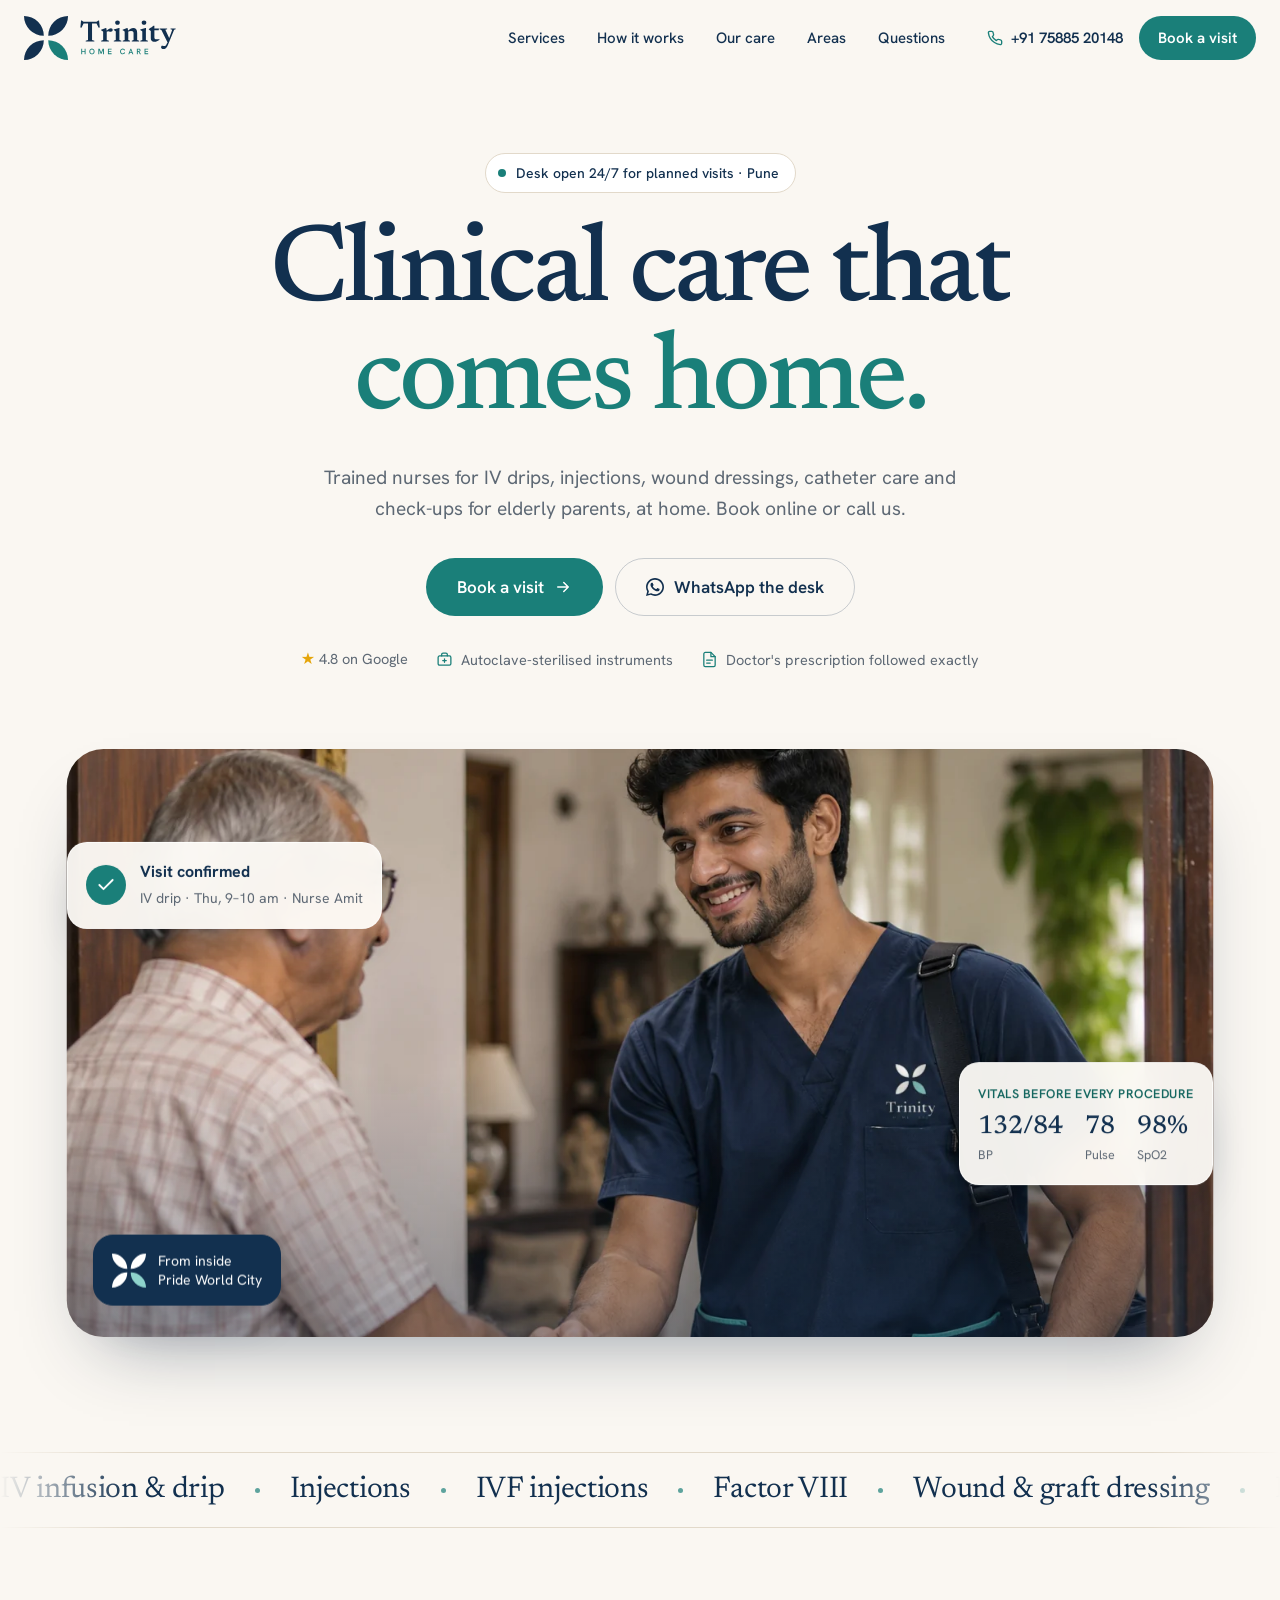
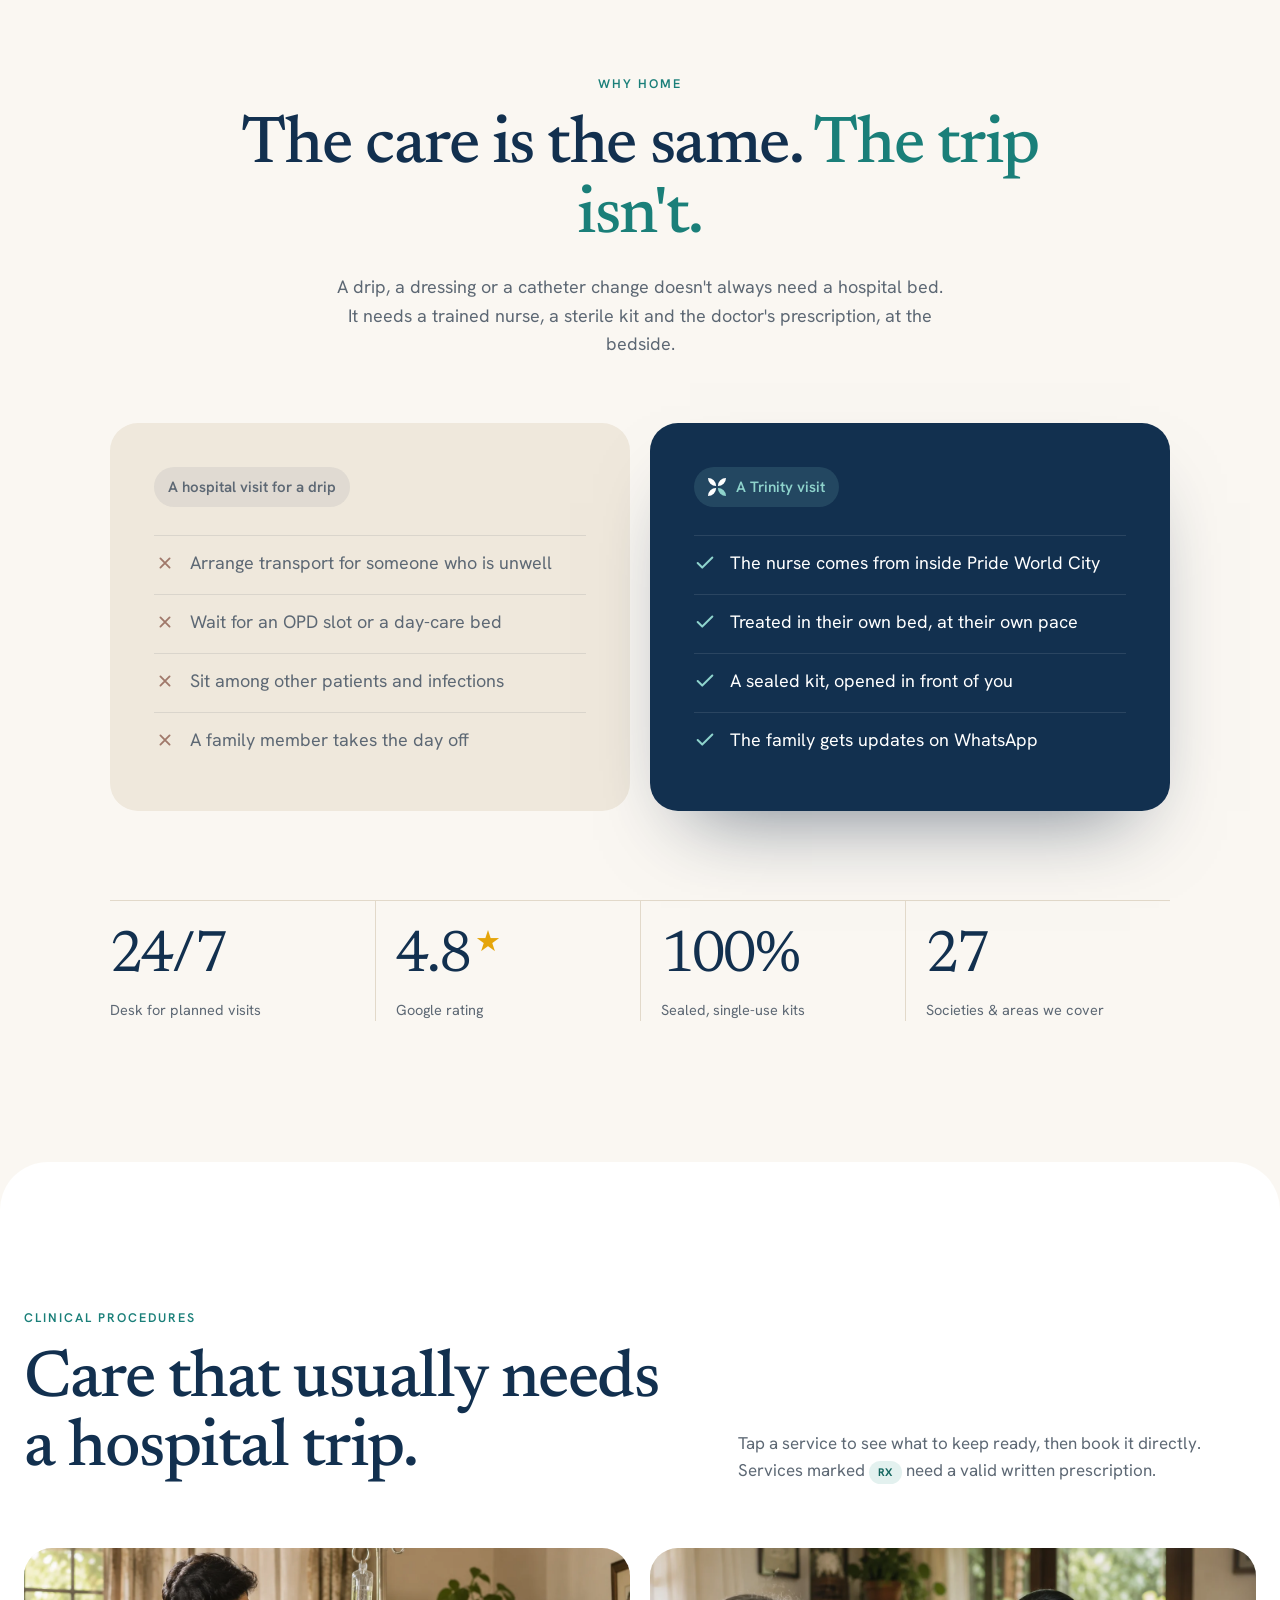
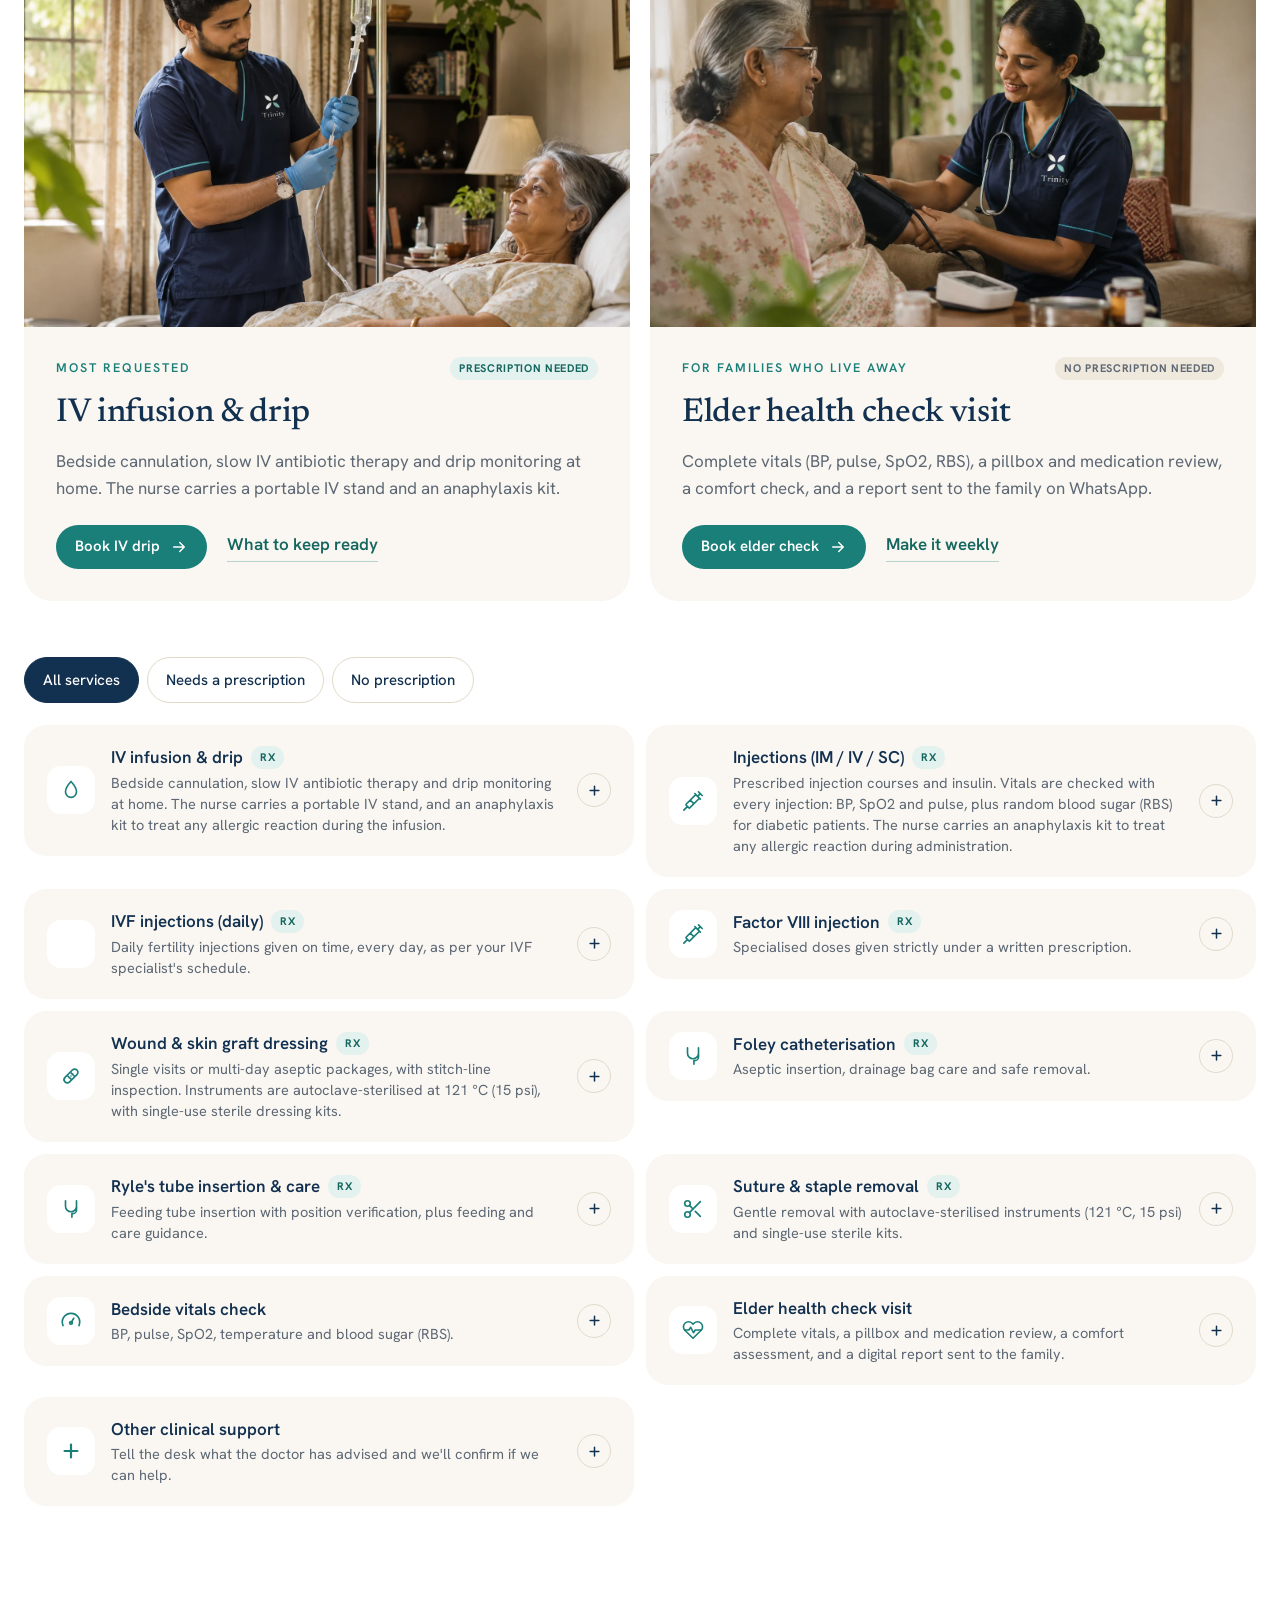
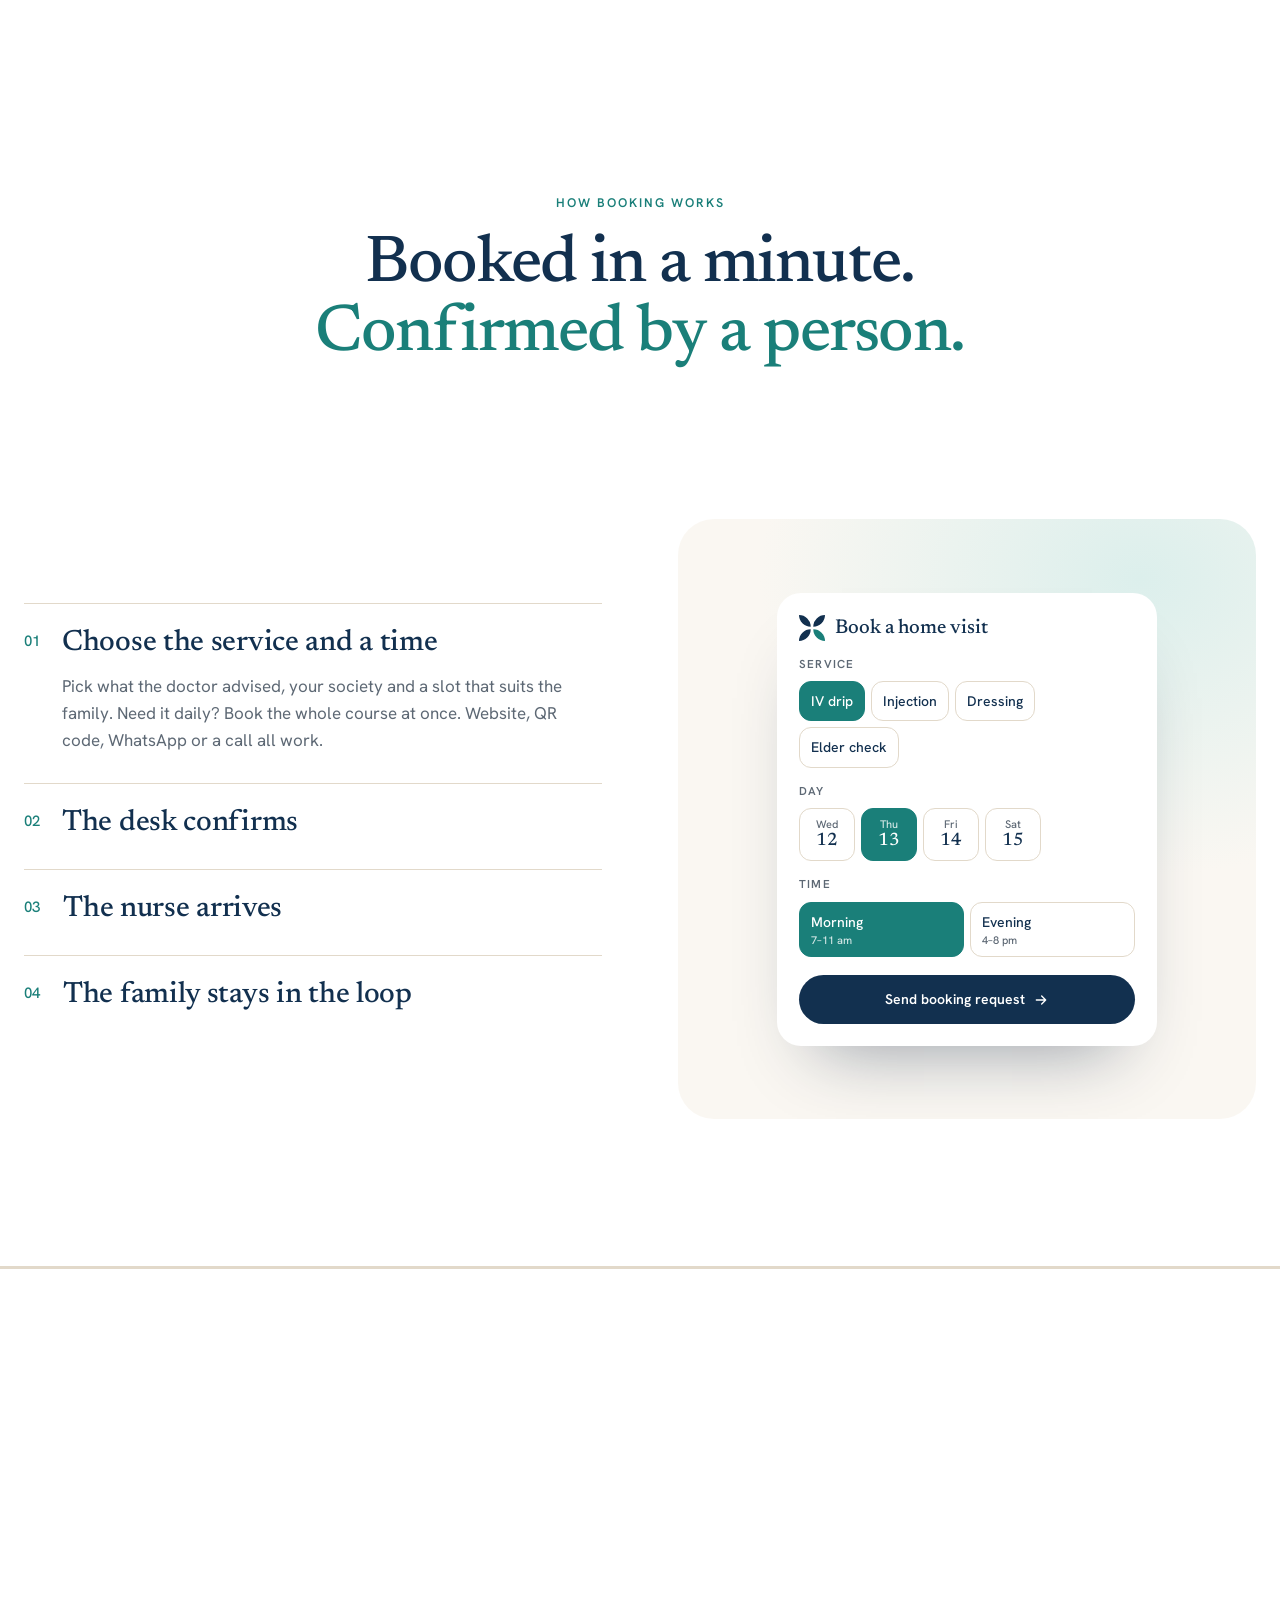
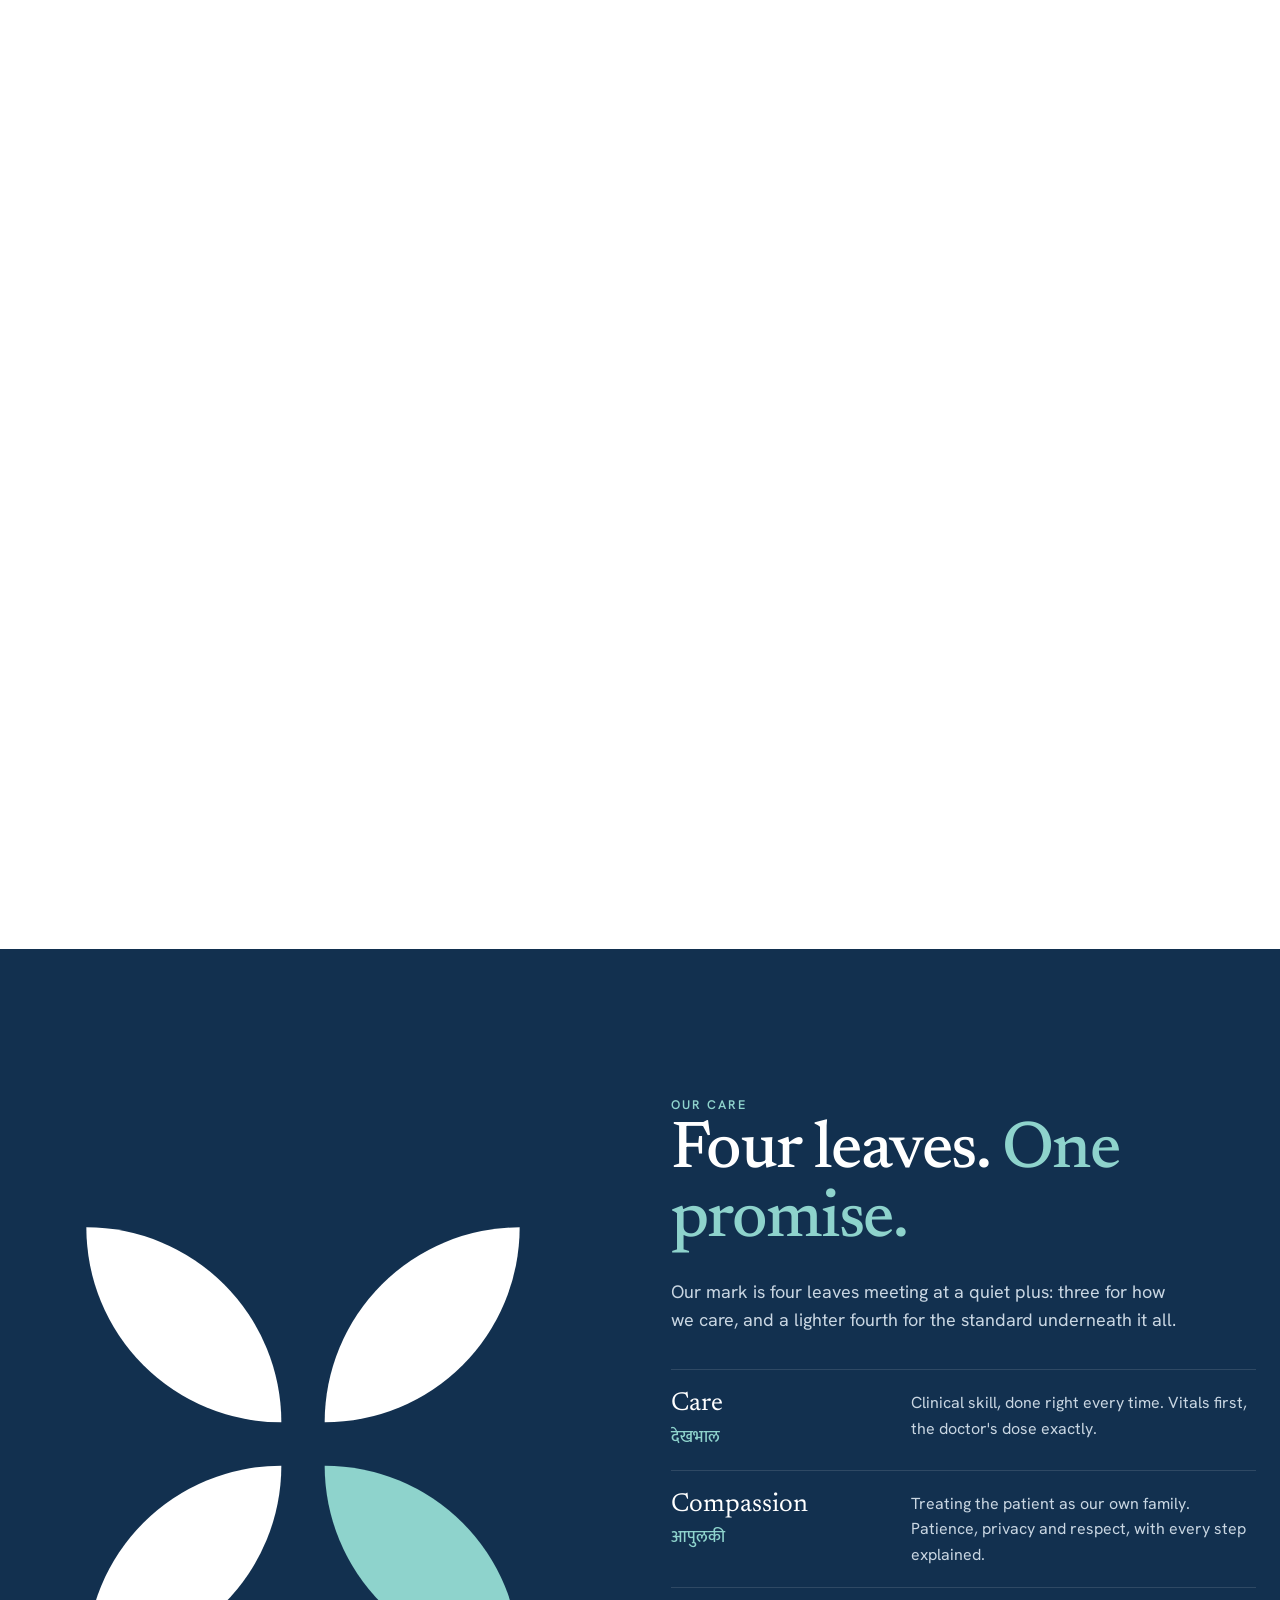
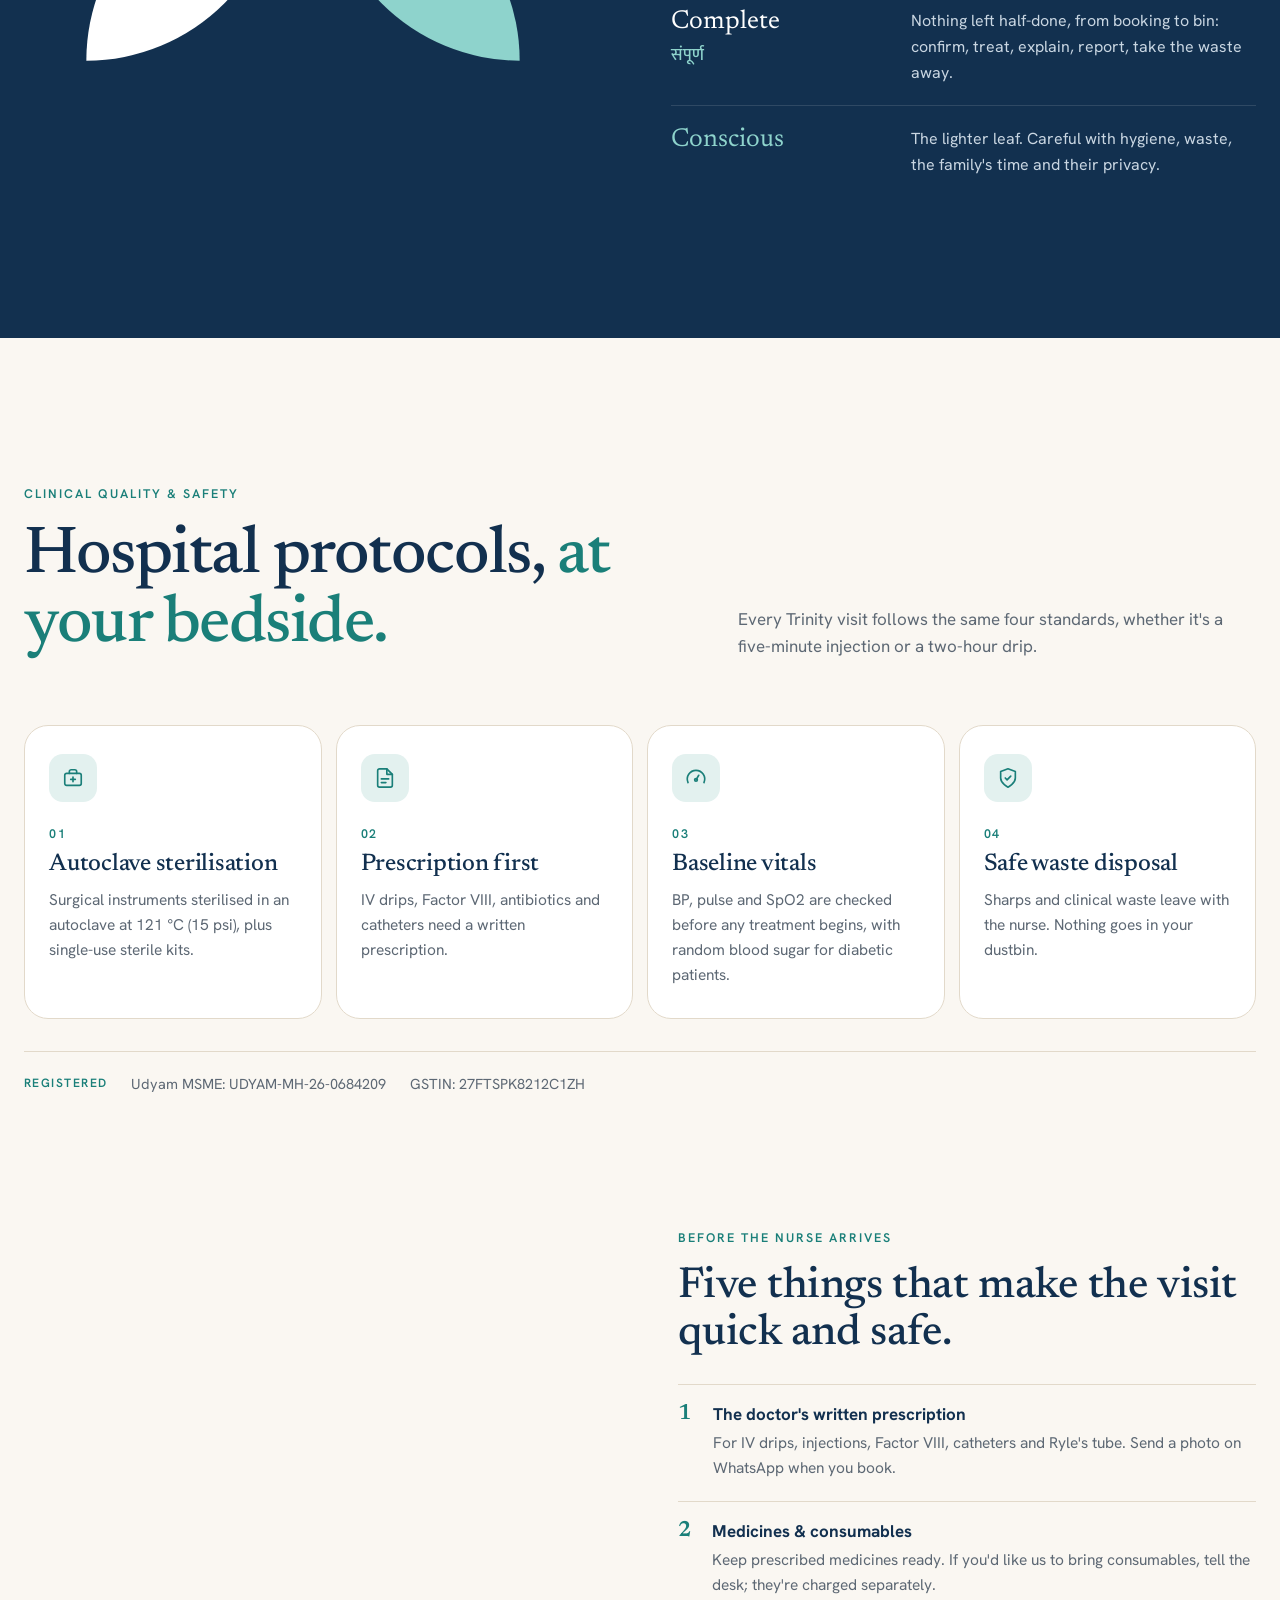
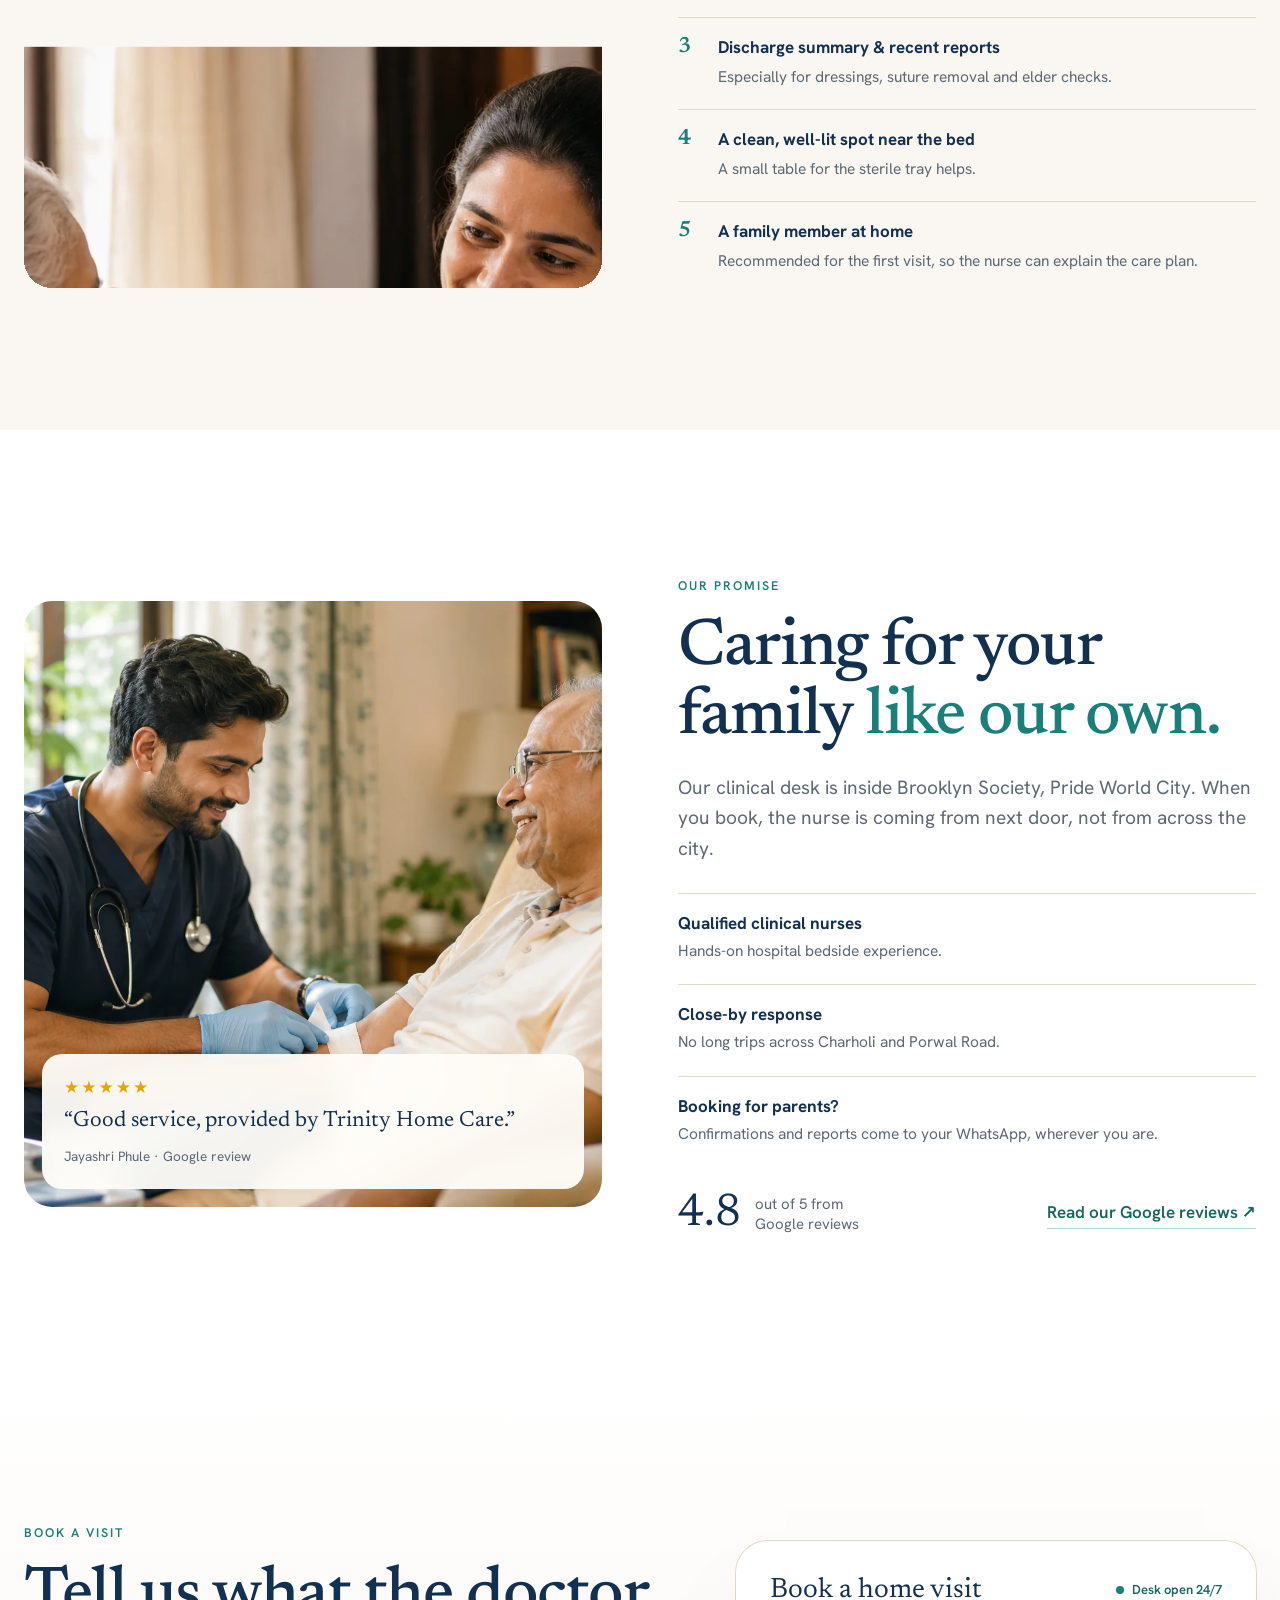
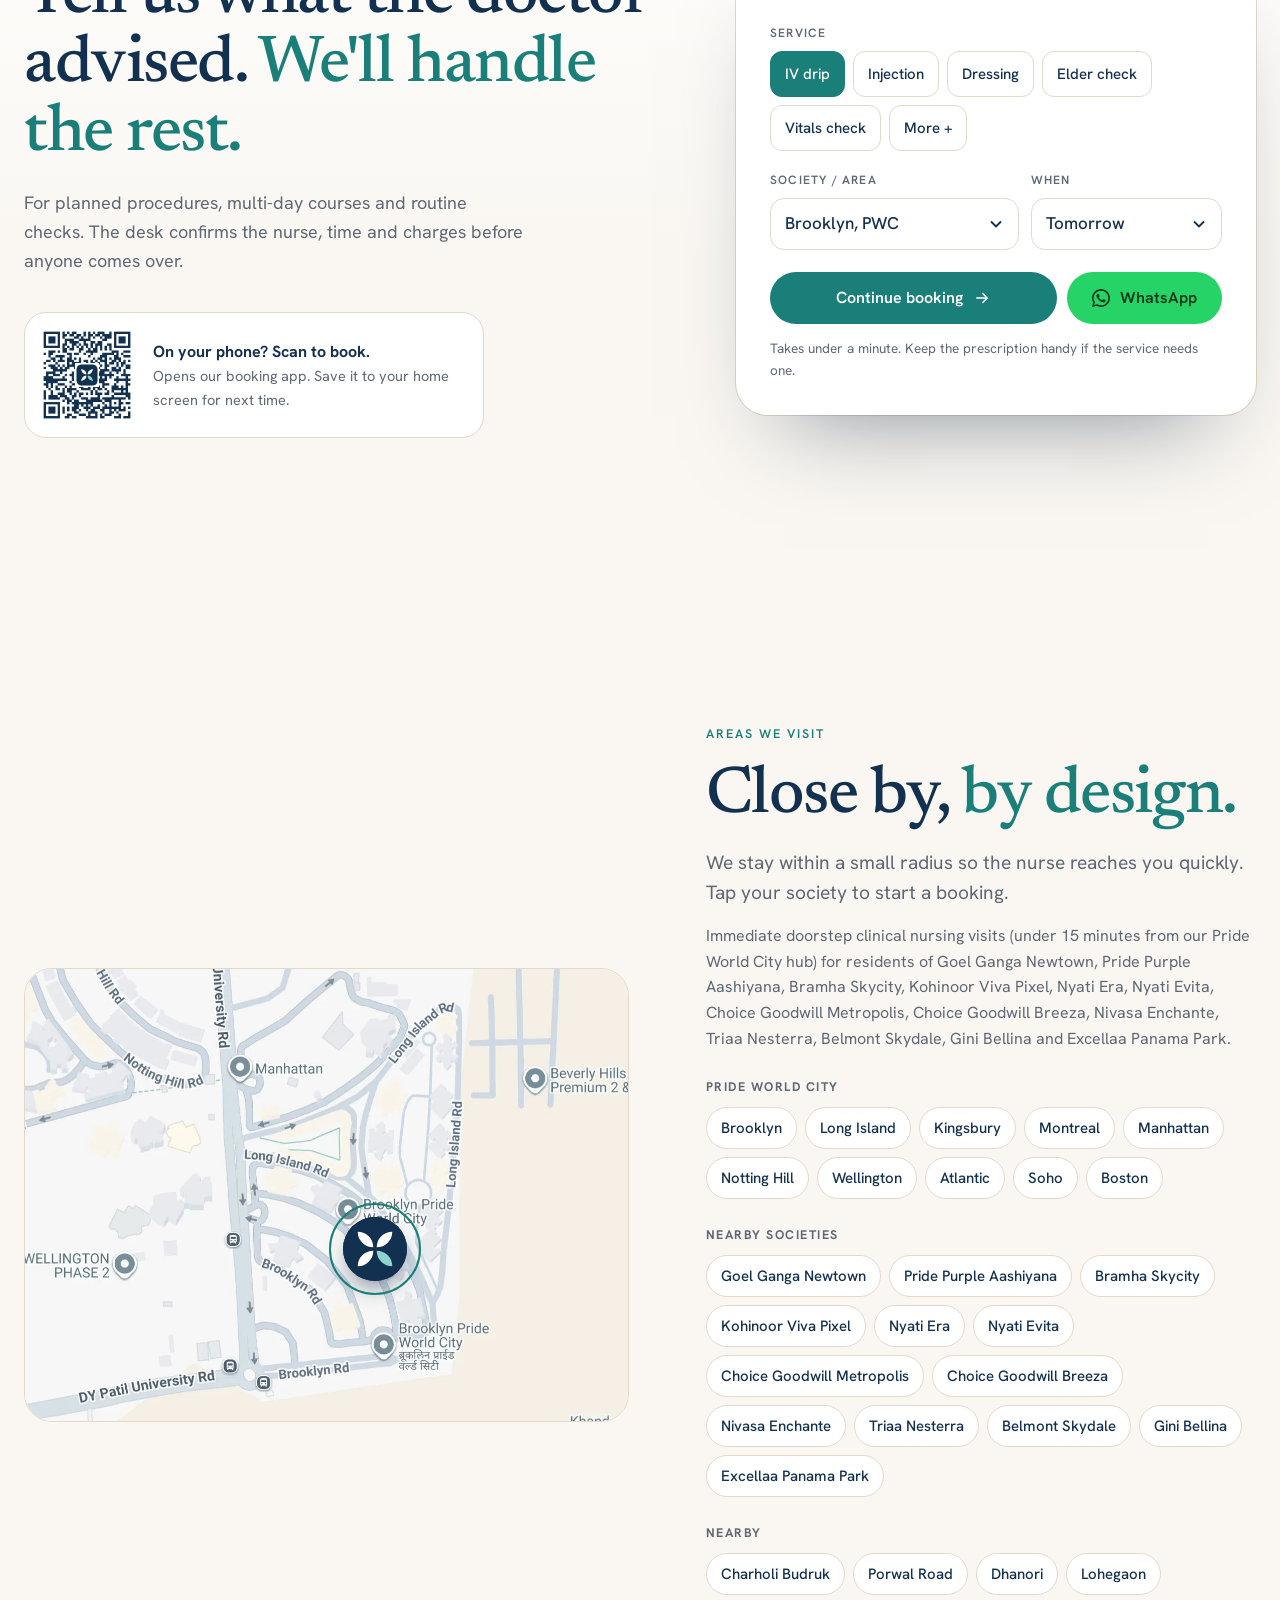
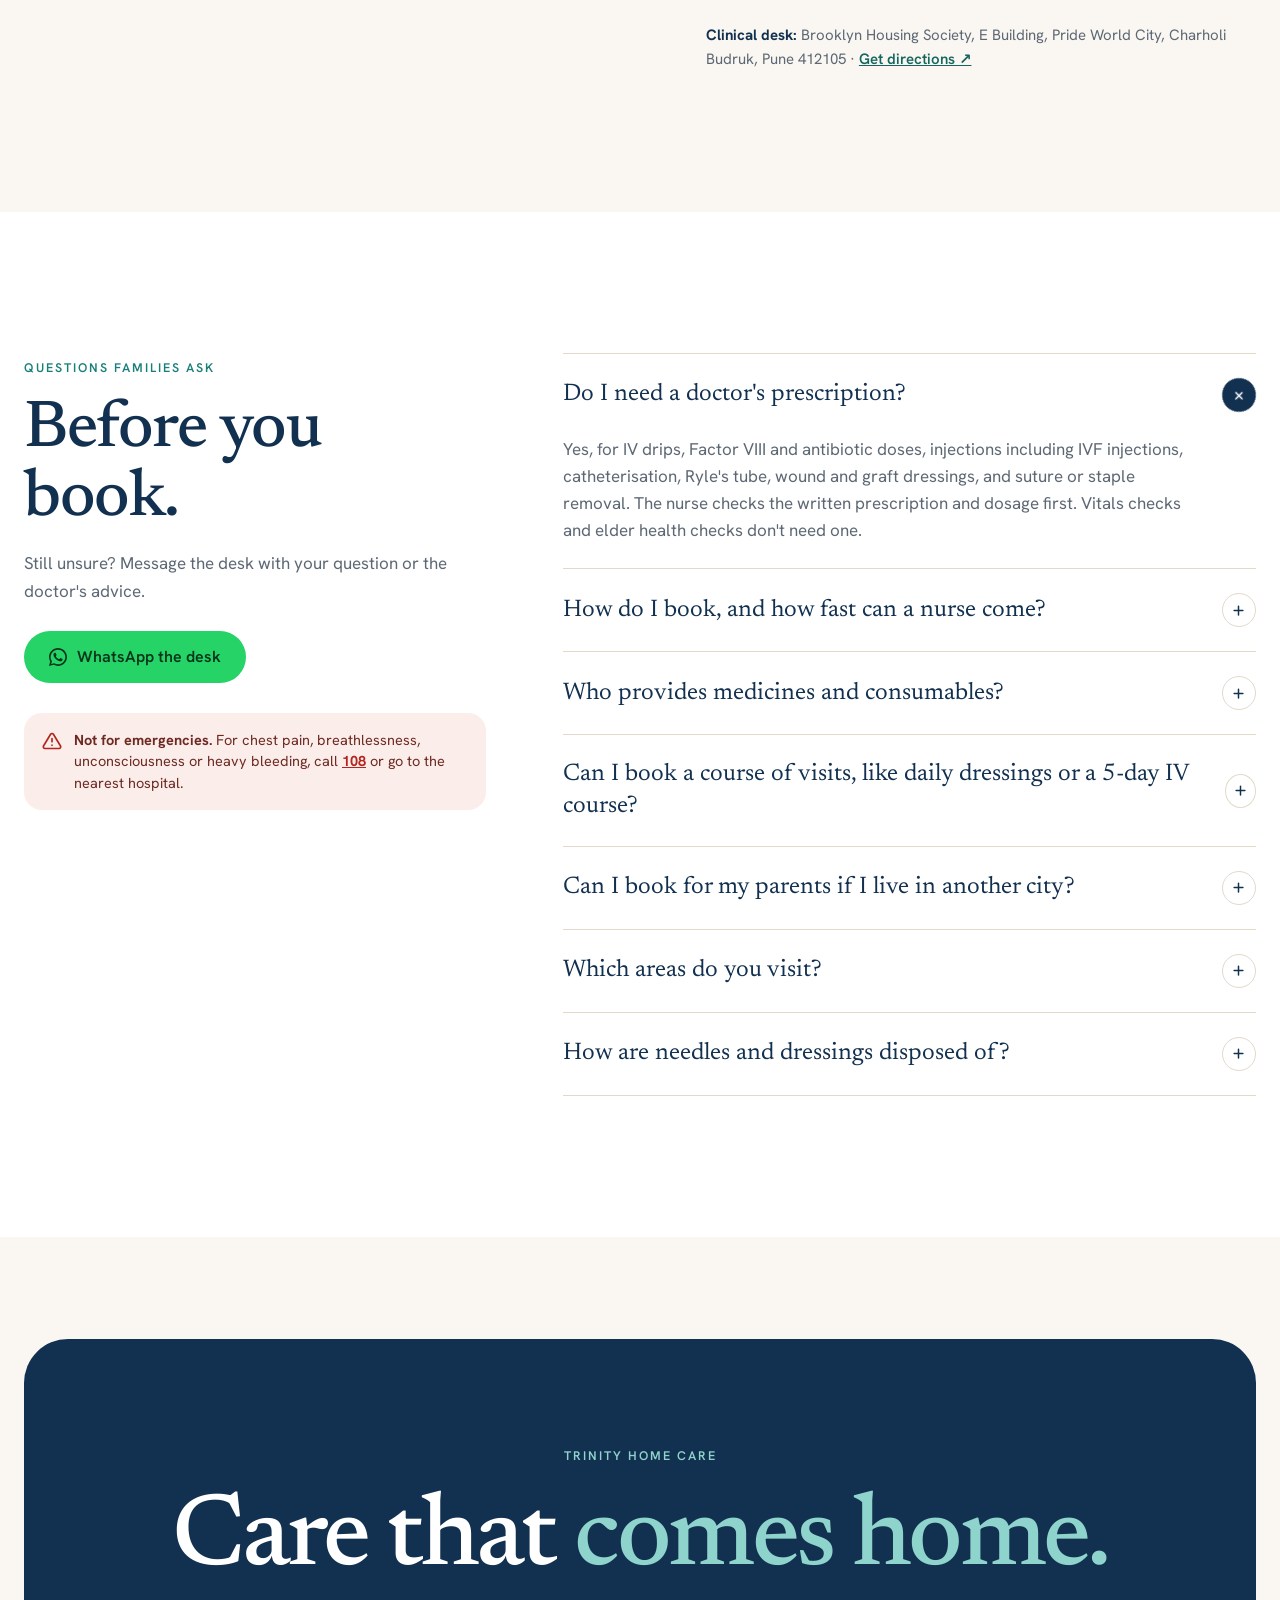
==== commit 278c8ab5: "Add files via upload" ====
--- a/index.html
+++ b/index.html
@@ -164,7 +164,7 @@
         <div class="bd">
           <div class="k"><span class="eyebrow">Most requested</span><span class="rx">Prescription needed</span></div>
           <h3>IV infusion &amp; drip</h3>
-          <p>Bedside cannulation, slow IV antibiotic therapy and drip monitoring at home. The nurse brings the IV stand along.</p>
+          <p>Bedside cannulation, slow IV antibiotic therapy and drip monitoring at home. The nurse carries a portable IV stand and an anaphylaxis kit.</p>
           <div class="act"><a class="btn btn-teal btn-sm" href="book/?service=iv">Book IV drip <svg><use href="#i-arrow"/></svg></a><a class="lnk" href="#svc-iv" data-open="iv">What to keep ready</a></div>
         </div>
       </article>
@@ -281,7 +281,7 @@
       <p>Every Trinity visit follows the same four standards, whether it's a five-minute injection or a two-hour drip.</p>
     </div>
     <div class="std-grid">
-      <div class="sc rv"><span class="ci"><svg><use href="#i-kit"/></svg></span><small>01</small><h3>Class-B autoclave sterilisation</h3><p>Surgical instruments sterilised in a Class-B vertical autoclave at 121 °C (15 psi), plus single-use sterile kits.</p></div>
+      <div class="sc rv"><span class="ci"><svg><use href="#i-kit"/></svg></span><small>01</small><h3>Autoclave sterilisation</h3><p>Surgical instruments sterilised in an autoclave at 121 °C (15 psi), plus single-use sterile kits.</p></div>
       <div class="sc rv"><span class="ci"><svg><use href="#i-rx"/></svg></span><small>02</small><h3>Prescription first</h3><p>IV drips, Factor VIII, antibiotics and catheters need a written prescription.</p></div>
       <div class="sc rv"><span class="ci"><svg><use href="#i-gauge"/></svg></span><small>03</small><h3>Baseline vitals</h3><p>BP, pulse and SpO2 are checked before any treatment begins, with random blood sugar for diabetic patients.</p></div>
       <div class="sc rv"><span class="ci"><svg><use href="#i-shield"/></svg></span><small>04</small><h3>Safe waste disposal</h3><p>Sharps and clinical waste leave with the nurse. Nothing goes in your dustbin.</p></div>
